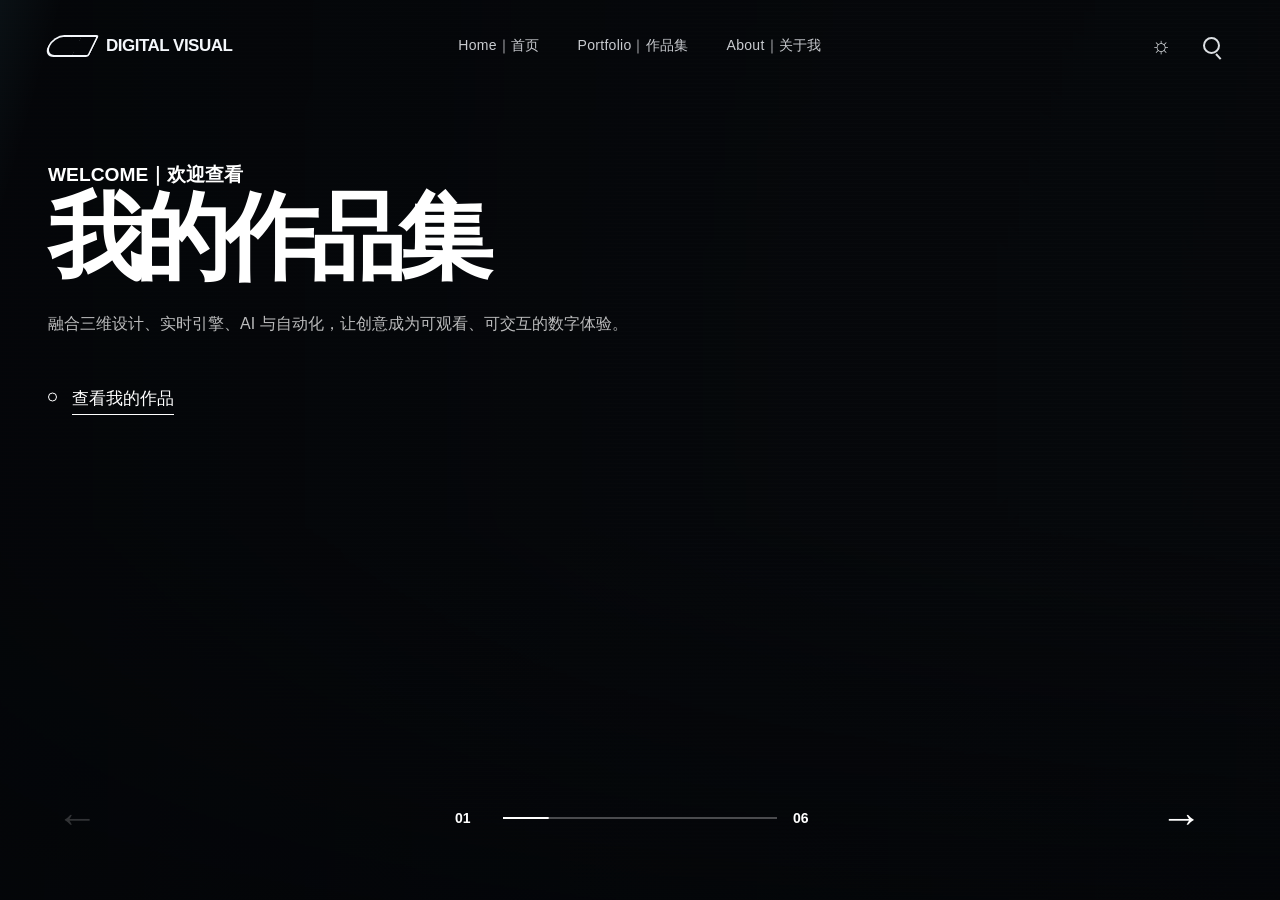
==== index.html @ 9f157c63 "Publish portfolio homepage" ====
<!doctype html>
<html lang="zh-CN" data-theme="dark" class="landing-locked">
<head>
  <meta charset="utf-8">
  <meta name="viewport" content="width=device-width, initial-scale=1">
  <meta name="description" content="数字视觉与交互创作者个人作品集，涵盖 Unreal Engine 5、3ds Max、AI 与 Codex、企业演示及平面设计。">
  <meta name="theme-color" content="#090b0e">
  <title>数字视觉与交互创作者｜个人作品集</title>
  <style>
    :root {
      color-scheme: dark;
      --bg: #090b0e;
      --bg-soft: #0d1117;
      --surface: #111820;
      --surface-2: #18222d;
      --text: #f4f7fb;
      --muted: #94a1af;
      --line: rgba(255, 255, 255, 0.13);
      --glass: rgba(7, 10, 14, 0.72);
      --accent: #72b7ff;
      --accent-2: #78ecff;
      --accent-soft: rgba(114, 183, 255, 0.14);
      --shadow: 0 24px 80px rgba(0, 0, 0, 0.36);
      --page: min(1380px, calc(100vw - 96px));
      --header-h: 92px;
      --radius: 4px;
      --ease: cubic-bezier(.2, .7, .2, 1);
    }

    html[data-theme="light"] {
      color-scheme: light;
      --bg: #edf1f5;
      --bg-soft: #e4eaf0;
      --surface: #f8fafc;
      --surface-2: #dce5ed;
      --text: #111821;
      --muted: #5d6977;
      --line: rgba(17, 24, 33, 0.15);
      --glass: rgba(237, 241, 245, 0.84);
      --accent: #1263b6;
      --accent-2: #007f98;
      --accent-soft: rgba(18, 99, 182, 0.12);
      --shadow: 0 24px 70px rgba(36, 51, 66, 0.16);
    }

    * {
      box-sizing: border-box;
    }

    html {
      scroll-behavior: smooth;
      background: var(--bg);
    }

    html.landing-locked {
      height: 100%;
      overflow: hidden;
    }

    body {
      margin: 0;
      min-width: 320px;
      overflow-x: hidden;
      color: var(--text);
      background:
        linear-gradient(90deg, transparent 0, transparent calc(100% - 1px), var(--line) calc(100% - 1px)) 0 0 / 25% 100%,
        var(--bg);
      font-family: "Noto Sans SC", sans-serif;
      transition: color .35s ease, background-color .35s ease;
    }

    body.landing-mode {
      height: 100svh;
      overflow: hidden;
    }

    body.landing-mode main {
      display: none;
    }

    body.portfolio-mode .hero {
      display: none;
    }

    body.portfolio-mode main {
      display: block;
    }

    body.portfolio-mode.portfolio-filtered .statement,
    body.portfolio-mode.portfolio-filtered .discipline,
    body.portfolio-mode.portfolio-filtered .about {
      display: none;
    }

    body.portfolio-mode.portfolio-filtered .portfolio-current {
      display: block;
    }

    body.menu-open,
    body.dialog-open {
      overflow: hidden;
    }

    button,
    input,
    a {
      font: inherit;
    }

    button,
    a {
      -webkit-tap-highlight-color: transparent;
    }

    button {
      color: inherit;
    }

    a {
      color: inherit;
      text-decoration: none;
    }

    img {
      display: block;
      max-width: 100%;
    }

    ::selection {
      color: #06101a;
      background: var(--accent-2);
    }

    :focus-visible {
      outline: 2px solid var(--accent-2);
      outline-offset: 5px;
    }

    .skip-link {
      position: fixed;
      z-index: 999;
      top: 12px;
      left: 12px;
      padding: 10px 14px;
      color: #06101a;
      background: var(--accent-2);
      transform: translateY(-180%);
      transition: transform .2s ease;
    }

    .skip-link:focus {
      transform: translateY(0);
    }

    .site-header {
      position: fixed;
      z-index: 100;
      top: 0;
      right: 0;
      left: 0;
      height: var(--header-h);
      border-bottom: 1px solid transparent;
      transition: background .35s ease, border-color .35s ease, height .35s ease;
    }

    .site-header.is-scrolled {
      height: 72px;
      border-color: var(--line);
      background: var(--glass);
      backdrop-filter: blur(18px);
    }

    .header-inner {
      width: var(--page);
      height: 100%;
      margin: 0 auto;
      display: grid;
      grid-template-columns: 1fr auto 1fr;
      align-items: center;
    }

    .brand {
      justify-self: start;
      display: inline-flex;
      align-items: center;
      gap: 12px;
      font-family: "Space Grotesk", sans-serif;
      font-size: 17px;
      font-weight: 600;
      letter-spacing: -.03em;
    }

    .brand-mark {
      position: relative;
      width: 46px;
      height: 24px;
      display: inline-block;
    }

    .brand-mark::before,
    .brand-mark::after {
      content: "";
      position: absolute;
      border: 2px solid currentColor;
      transform: skewX(-26deg);
    }

    .brand-mark::before {
      inset: 1px 17px 1px 0;
      border-right: 0;
      border-radius: 14px 0 0 14px;
    }

    .brand-mark::after {
      inset: 1px 0 1px 19px;
      border-left: 0;
      border-radius: 0 3px 3px 0;
    }

    .primary-nav {
      display: flex;
      align-items: center;
      gap: 38px;
    }

    .primary-nav a {
      position: relative;
      padding: 8px 0;
      color: rgba(244, 247, 251, .82);
      font-size: 14px;
      font-weight: 500;
      letter-spacing: .02em;
    }

    html[data-theme="light"] .site-header.is-scrolled .primary-nav a {
      color: var(--text);
    }

    .primary-nav a::after {
      content: "";
      position: absolute;
      right: 0;
      bottom: 1px;
      left: 0;
      height: 1px;
      background: currentColor;
      transform: scaleX(0);
      transform-origin: right;
      transition: transform .3s var(--ease);
    }

    .primary-nav a:hover::after,
    .primary-nav a[aria-current="page"]::after {
      transform: scaleX(1);
      transform-origin: left;
    }

    .header-actions {
      justify-self: end;
      display: flex;
      align-items: center;
      gap: 8px;
    }

    .icon-button,
    .menu-button {
      width: 42px;
      height: 42px;
      display: inline-grid;
      place-items: center;
      border: 0;
      background: transparent;
      cursor: pointer;
      transition: color .2s ease, background .2s ease;
    }

    .icon-button {
      color: rgba(244, 247, 251, .9);
      font-family: "Space Grotesk", sans-serif;
      font-size: 23px;
    }

    html[data-theme="light"] .site-header.is-scrolled .icon-button {
      color: var(--text);
    }

    .icon-button:hover,
    .menu-button:hover {
      background: rgba(255, 255, 255, .09);
    }

    .search-icon {
      position: relative;
      width: 17px;
      height: 17px;
      border: 2px solid currentColor;
      border-radius: 50%;
    }

    .search-icon::after {
      content: "";
      position: absolute;
      right: -5px;
      bottom: -3px;
      width: 7px;
      height: 2px;
      background: currentColor;
      transform: rotate(48deg);
      transform-origin: left center;
    }

    .menu-button {
      display: none;
      width: auto;
      padding: 0 4px 0 12px;
      color: rgba(244, 247, 251, .9);
      font-family: "Space Grotesk", sans-serif;
      font-size: 12px;
      letter-spacing: .12em;
    }

    .hero {
      position: relative;
      min-height: 720px;
      height: 100svh;
      overflow: hidden;
      color: #fff;
      background: #07090c;
    }

    .slides,
    .slide {
      position: absolute;
      inset: 0;
    }

    .slide {
      z-index: 0;
      visibility: hidden;
      opacity: 0;
      transition: opacity .9s var(--ease), visibility .9s;
    }

    .slide.is-active {
      z-index: 1;
      visibility: visible;
      opacity: 1;
    }

    .slide-media {
      position: absolute;
      inset: -3%;
      background-image:
        linear-gradient(90deg, rgba(4, 6, 9, .83) 0%, rgba(4, 6, 9, .48) 47%, rgba(4, 6, 9, .22) 100%),
        linear-gradient(0deg, rgba(4, 6, 9, .84) 0%, transparent 42%),
        var(--image);
      background-position: center;
      background-size: cover;
      transform: scale(1.04);
      transition: transform 7s linear;
    }

    .slide.is-active .slide-media {
      transform: scale(1);
    }

    .slide-media::before {
      content: "";
      position: absolute;
      inset: 0;
      opacity: .22;
      background:
        repeating-linear-gradient(0deg, transparent 0, transparent 3px, rgba(255,255,255,.05) 4px),
        radial-gradient(circle at 68% 42%, transparent 0 16%, rgba(0,0,0,.42) 64%);
      mix-blend-mode: overlay;
    }

    .slide-media::after {
      content: "";
      position: absolute;
      top: 0;
      bottom: 0;
      left: -20%;
      width: 18%;
      opacity: .5;
      background: linear-gradient(90deg, transparent, rgba(120, 236, 255, .18), transparent);
      transform: skewX(-16deg);
    }

    .slide.is-active .slide-media::after {
      animation: scan 5.4s 1 .4s var(--ease);
    }

    @keyframes scan {
      from { left: -20%; }
      to { left: 118%; }
    }

    .slide-content {
      position: relative;
      z-index: 3;
      width: var(--page);
      height: 100%;
      margin: 0 auto;
      padding-top: max(160px, 18vh);
      display: flex;
      flex-direction: column;
      align-items: flex-start;
    }

    .eyebrow {
      margin: 0 0 22px;
      display: inline-flex;
      align-items: center;
      gap: 11px;
      font-family: "Space Grotesk", sans-serif;
      font-size: 12px;
      font-weight: 600;
      letter-spacing: .18em;
      text-transform: uppercase;
    }

    .eyebrow::before {
      content: "";
      width: 26px;
      height: 1px;
      background: currentColor;
    }

    .slide-kicker,
    .slide-title,
    .slide-copy,
    .hero-cta {
      transform: translateY(28px);
      opacity: 0;
    }

    .slide.is-active .slide-kicker,
    .slide.is-active .slide-title,
    .slide.is-active .slide-copy,
    .slide.is-active .hero-cta {
      transform: translateY(0);
      opacity: 1;
      transition: transform .85s var(--ease), opacity .85s ease;
    }

    .slide.is-active .slide-title { transition-delay: .08s; }
    .slide.is-active .slide-copy { transition-delay: .16s; }
    .slide.is-active .hero-cta {
      transition:
        transform .85s var(--ease) .24s,
        opacity .85s ease .24s,
        padding-left .56s cubic-bezier(.16, 1, .3, 1);
    }

    .slide-kicker {
      margin: 0 0 6px;
      font-family: "Space Grotesk", sans-serif;
      font-size: clamp(16px, 1.5vw, 23px);
      font-weight: 600;
      text-transform: uppercase;
    }

    .slide-title {
      max-width: 960px;
      margin: 0;
      font-size: clamp(58px, 8vw, 132px);
      font-weight: 900;
      line-height: .92;
      letter-spacing: -.075em;
      text-wrap: balance;
    }

    .slide-title .outline {
      color: transparent;
      -webkit-text-stroke: 1px rgba(255,255,255,.75);
    }

    .slide-title.is-horizontal {
      max-width: none;
      white-space: nowrap;
      font-size: clamp(46px, 7.4vw, 118px);
      letter-spacing: -.08em;
    }

    .title-separator {
      width: .085em;
      height: .085em;
      margin: 0 .17em;
      display: inline-block;
      border-radius: 50%;
      background: currentColor;
      vertical-align: middle;
      transform: translateY(-.06em);
    }

    .slide-copy {
      max-width: 650px;
      margin: 28px 0 0;
      color: rgba(255, 255, 255, .73);
      font-size: clamp(15px, 1.25vw, 19px);
      font-weight: 300;
      line-height: 1.85;
    }

    .hero-cta {
      position: relative;
      margin-top: 36px;
      padding: 12px 0 10px 24px;
      border: 0;
      color: #fff;
      background: transparent;
      font-size: 17px;
      font-weight: 500;
      cursor: pointer;
      transition: padding-left .56s cubic-bezier(.16, 1, .3, 1);
    }

    .hero-cta::before {
      content: "→";
      position: absolute;
      top: 50%;
      left: 0;
      width: 7px;
      height: 7px;
      display: grid;
      place-items: center;
      border: 1px solid #fff;
      border-radius: 50%;
      overflow: hidden;
      color: rgba(8, 13, 19, 0);
      font-family: "Space Grotesk", sans-serif;
      font-size: 24px;
      line-height: 1;
      transform: translateY(-50%);
      transition:
        width .56s cubic-bezier(.16, 1, .3, 1),
        height .56s cubic-bezier(.16, 1, .3, 1),
        background-color .4s ease,
        border-color .4s ease,
        color .16s ease,
        transform .56s cubic-bezier(.16, 1, .3, 1);
    }

    .hero-cta::after {
      content: "";
      position: absolute;
      right: 0;
      bottom: 5px;
      left: 24px;
      height: 1px;
      background: currentColor;
      opacity: 1;
      transform: scaleX(1);
      transform-origin: right center;
      transition:
        transform .52s cubic-bezier(.16, 1, .3, 1),
        opacity .12s ease;
    }

    .hero-cta:hover,
    .hero-cta:focus-visible {
      padding-left: 60px;
    }

    .hero-cta:hover::before,
    .hero-cta:focus-visible::before {
      width: 44px;
      height: 44px;
      border-color: #fff;
      background: #fff;
      color: #080d13;
      transition:
        width .56s cubic-bezier(.16, 1, .3, 1),
        height .56s cubic-bezier(.16, 1, .3, 1),
        background-color .4s ease,
        border-color .4s ease,
        color .22s ease .18s,
        transform .56s cubic-bezier(.16, 1, .3, 1);
    }

    .hero-cta:hover::after,
    .hero-cta:focus-visible::after {
      opacity: 0;
      transform: scaleX(0);
      transition:
        transform .52s cubic-bezier(.16, 1, .3, 1),
        opacity .12s ease .4s;
    }

    .slider-ui {
      position: absolute;
      z-index: 10;
      right: 0;
      bottom: 58px;
      left: 0;
      width: var(--page);
      margin: 0 auto;
      display: grid;
      grid-template-columns: 80px minmax(220px, 370px) 80px;
      align-items: center;
      justify-content: space-between;
      gap: 34px;
    }

    .slider-arrow {
      width: 58px;
      height: 48px;
      padding: 0;
      border: 0;
      color: #fff;
      background: transparent;
      font-family: "Space Grotesk", sans-serif;
      font-size: 42px;
      font-weight: 300;
      line-height: 1;
      cursor: pointer;
      opacity: 1;
      transition: transform .25s ease, opacity .45s ease;
    }

    .slider-arrow:hover {
      transform: translateX(-5px);
    }

    .slider-arrow.next:hover {
      transform: translateX(5px);
    }

    .slider-arrow:disabled {
      opacity: .18;
      cursor: default;
      pointer-events: none;
      transform: none;
    }

    .slider-progress {
      display: grid;
      grid-template-columns: 32px 1fr 32px;
      align-items: center;
      gap: 16px;
      font-family: "Space Grotesk", sans-serif;
      font-size: 14px;
      font-weight: 700;
    }

    .progress-track {
      position: relative;
      height: 2px;
      overflow: hidden;
      background: rgba(255, 255, 255, .28);
    }

    .progress-fill {
      position: absolute;
      inset: 0;
      background: #fff;
      transform: scaleX(.166667);
      transform-origin: left;
      transition: transform .68s cubic-bezier(.16, 1, .3, 1);
    }

    main {
      position: relative;
    }

    .section {
      position: relative;
      width: var(--page);
      margin: 0 auto;
      padding: 150px 0;
    }

    .section-header {
      display: grid;
      grid-template-columns: minmax(250px, .8fr) minmax(320px, 1.2fr);
      gap: 8vw;
      align-items: end;
      margin-bottom: 76px;
    }

    .section-index {
      display: block;
      margin-bottom: 18px;
      color: var(--accent);
      font-family: "Space Grotesk", sans-serif;
      font-size: 12px;
      font-weight: 700;
      letter-spacing: .19em;
    }

    .section-title {
      margin: 0;
      font-size: clamp(42px, 5vw, 78px);
      font-weight: 800;
      line-height: 1;
      letter-spacing: -.06em;
    }

    .section-title span {
      display: block;
      margin-top: 10px;
      color: var(--muted);
      font-family: "Space Grotesk", sans-serif;
      font-size: .25em;
      font-weight: 600;
      letter-spacing: .16em;
      text-transform: uppercase;
    }

    .section-intro {
      max-width: 650px;
      margin: 0;
      color: var(--muted);
      font-size: 17px;
      font-weight: 300;
      line-height: 2;
    }

    .section-intro strong {
      color: var(--text);
      font-weight: 600;
    }

    .statement {
      min-height: 78vh;
      display: grid;
      grid-template-columns: 1.3fr .7fr;
      gap: 10vw;
      align-items: center;
    }

    .statement-copy {
      margin: 0;
      font-size: clamp(42px, 5.3vw, 86px);
      font-weight: 700;
      line-height: 1.13;
      letter-spacing: -.065em;
    }

    .statement-copy em {
      color: var(--accent);
      font-style: normal;
    }

    .statement-meta {
      align-self: end;
      padding-bottom: 12vh;
      color: var(--muted);
      font-size: 14px;
      line-height: 1.9;
    }

    .statement-meta .rule {
      width: 100%;
      height: 1px;
      margin-bottom: 22px;
      background: var(--line);
    }

    .discipline {
      width: 100%;
      padding: 0;
      border-top: 1px solid var(--line);
    }

    .discipline-inner {
      width: var(--page);
      margin: 0 auto;
      padding: 140px 0;
    }

    .discipline-heading {
      display: grid;
      grid-template-columns: 160px 1fr;
      gap: 45px;
      margin-bottom: 68px;
    }

    .discipline-number {
      color: var(--accent);
      font-family: "Space Grotesk", sans-serif;
      font-size: 13px;
      font-weight: 700;
      letter-spacing: .2em;
    }

    .discipline-title {
      margin: 0 0 22px;
      font-family: "Space Grotesk", "Noto Sans SC", sans-serif;
      font-size: clamp(45px, 6vw, 92px);
      font-weight: 600;
      line-height: .95;
      letter-spacing: -.065em;
    }

    .discipline-title small {
      display: block;
      margin-top: 18px;
      color: var(--muted);
      font-family: "Noto Sans SC", sans-serif;
      font-size: clamp(18px, 1.6vw, 26px);
      font-weight: 500;
      letter-spacing: .04em;
    }

    .discipline-copy {
      max-width: 760px;
      margin: 0;
      color: var(--muted);
      font-size: 16px;
      line-height: 1.95;
    }

    .tags {
      margin-top: 28px;
      display: flex;
      flex-wrap: wrap;
      gap: 8px;
    }

    .tag {
      padding: 7px 11px;
      border: 1px solid var(--line);
      color: var(--muted);
      font-family: "Space Grotesk", "Noto Sans SC", sans-serif;
      font-size: 10px;
      font-weight: 600;
      letter-spacing: .12em;
      text-transform: uppercase;
    }

    .project-grid {
      display: grid;
      grid-template-columns: repeat(12, 1fr);
      grid-auto-rows: minmax(260px, 30vw);
      gap: 18px;
    }

    .project-card {
      position: relative;
      grid-column: span 4;
      overflow: hidden;
      padding: 0;
      border: 0;
      border-radius: var(--radius);
      color: #fff;
      background: #111820;
      text-align: left;
      cursor: pointer;
    }

    .project-card.wide {
      grid-column: span 8;
    }

    .project-card-media {
      position: absolute;
      inset: 0;
      background-image:
        linear-gradient(0deg, rgba(5, 7, 10, .92) 0%, rgba(5, 7, 10, .12) 62%),
        var(--card-image);
      background-position: center;
      background-size: cover;
      transition: transform .7s var(--ease), filter .7s ease;
    }

    .project-card::before {
      content: "";
      position: absolute;
      z-index: 2;
      inset: 0;
      border: 1px solid transparent;
      pointer-events: none;
      transition: border-color .3s ease;
    }

    .project-card:hover::before,
    .project-card:focus-visible::before {
      border-color: rgba(120, 236, 255, .68);
    }

    .project-card:hover .project-card-media,
    .project-card:focus-visible .project-card-media {
      transform: scale(1.045);
      filter: saturate(1.12);
    }

    .project-card-content {
      position: absolute;
      z-index: 3;
      right: 0;
      bottom: 0;
      left: 0;
      padding: 28px;
      display: grid;
      grid-template-columns: 1fr auto;
      gap: 12px;
      align-items: end;
    }

    .project-type {
      display: block;
      margin-bottom: 9px;
      color: rgba(255,255,255,.63);
      font-family: "Space Grotesk", sans-serif;
      font-size: 10px;
      font-weight: 600;
      letter-spacing: .16em;
      text-transform: uppercase;
    }

    .project-title {
      margin: 0;
      font-size: clamp(20px, 2vw, 31px);
      font-weight: 600;
      line-height: 1.18;
      letter-spacing: -.04em;
    }

    .project-arrow {
      width: 42px;
      height: 42px;
      display: grid;
      place-items: center;
      border: 1px solid rgba(255,255,255,.42);
      border-radius: 50%;
      font-family: "Space Grotesk", sans-serif;
      font-size: 22px;
      transition: color .25s ease, background .25s ease, transform .25s ease;
    }

    .project-card:hover .project-arrow {
      color: #091019;
      background: var(--accent-2);
      transform: rotate(-35deg);
    }

    .about {
      width: 100%;
      overflow: hidden;
      border-top: 1px solid var(--line);
      background:
        radial-gradient(circle at 86% 30%, var(--accent-soft), transparent 30%),
        var(--bg-soft);
    }

    .about-inner {
      width: var(--page);
      min-height: 88vh;
      margin: 0 auto;
      padding: 150px 0 90px;
      display: grid;
      grid-template-columns: .85fr 1.15fr;
      gap: 9vw;
      align-items: center;
    }

    .identity-visual {
      position: relative;
      min-height: 480px;
      display: grid;
      place-items: center;
      overflow: hidden;
      border: 1px solid var(--line);
      background:
        linear-gradient(135deg, rgba(114,183,255,.08), transparent 48%),
        repeating-linear-gradient(0deg, transparent 0 27px, var(--line) 28px),
        repeating-linear-gradient(90deg, transparent 0 27px, var(--line) 28px);
    }

    .identity-visual::before {
      content: "";
      width: min(62%, 300px);
      aspect-ratio: 1;
      border: 1px solid var(--accent);
      border-radius: 50%;
      box-shadow:
        0 0 0 25px rgba(114,183,255,.04),
        0 0 0 75px rgba(114,183,255,.025);
      animation: orbit 14s linear infinite;
    }

    .identity-visual::after {
      content: "DV";
      position: absolute;
      font-family: "Space Grotesk", sans-serif;
      font-size: clamp(90px, 12vw, 170px);
      font-weight: 700;
      letter-spacing: -.09em;
    }

    @keyframes orbit {
      to { transform: rotate(360deg); }
    }

    .about-label {
      color: var(--accent);
      font-family: "Space Grotesk", sans-serif;
      font-size: 11px;
      font-weight: 700;
      letter-spacing: .2em;
      text-transform: uppercase;
    }

    .about-title {
      margin: 18px 0 28px;
      font-size: clamp(48px, 6vw, 94px);
      font-weight: 800;
      line-height: .96;
      letter-spacing: -.075em;
    }

    .about-copy {
      max-width: 650px;
      margin: 0;
      color: var(--muted);
      font-size: 17px;
      line-height: 2;
    }

    .skill-list {
      margin: 48px 0 0;
      padding: 0;
      display: grid;
      grid-template-columns: 1fr 1fr;
      gap: 0;
      list-style: none;
      border-top: 1px solid var(--line);
    }

    .skill-list li {
      padding: 18px 0;
      border-bottom: 1px solid var(--line);
      color: var(--muted);
      font-family: "Space Grotesk", "Noto Sans SC", sans-serif;
      font-size: 13px;
      letter-spacing: .05em;
    }

    .skill-list li:nth-child(odd) {
      padding-right: 20px;
    }

    .skill-list li:nth-child(even) {
      padding-left: 20px;
      border-left: 1px solid var(--line);
    }

    .site-footer {
      width: var(--page);
      margin: 0 auto;
      padding: 35px 0 55px;
      display: flex;
      align-items: center;
      justify-content: space-between;
      gap: 24px;
      color: var(--muted);
      font-family: "Space Grotesk", "Noto Sans SC", sans-serif;
      font-size: 11px;
      letter-spacing: .08em;
    }

    .back-top {
      display: inline-flex;
      align-items: center;
      gap: 10px;
      color: var(--text);
    }

    .back-top::after {
      content: "↑";
      font-size: 18px;
    }

    dialog {
      max-width: none;
      max-height: none;
      padding: 0;
      border: 0;
      color: var(--text);
      background: transparent;
    }

    dialog::backdrop {
      background: rgba(3, 5, 8, .76);
      backdrop-filter: blur(12px);
    }

    #projectDialog {
      inset: 0;
      width: 100vw;
      height: 100svh;
      margin: 0;
    }

    #projectDialog::backdrop {
      background: #000;
      backdrop-filter: none;
    }

    .project-dialog {
      width: 100%;
      height: 100%;
      overflow: hidden;
      color: #fff;
      background: #050505;
    }

    .project-dialog-scroll {
      height: 100%;
      overflow-x: hidden;
      overflow-y: auto;
      overscroll-behavior: contain;
      scrollbar-color: rgba(255,255,255,.34) #050505;
      scrollbar-width: thin;
    }

    .dialog-hero {
      position: relative;
      min-height: 100svh;
      display: flex;
      align-items: center;
      overflow: hidden;
      padding: 152px clamp(26px, 5.2vw, 100px) 92px;
      isolation: isolate;
      color: #fff;
      background-image:
        linear-gradient(90deg, rgba(0,0,0,.9) 0%, rgba(0,0,0,.54) 43%, rgba(0,0,0,.08) 72%),
        linear-gradient(0deg, rgba(0,0,0,.78) 0%, transparent 42%),
        var(--dialog-image);
      background-position: center;
      background-size: cover;
    }

    .dialog-hero::after {
      content: "";
      position: absolute;
      z-index: -1;
      inset: 0;
      background:
        radial-gradient(circle at 66% 35%, transparent 0 14%, rgba(0,0,0,.08) 64%),
        linear-gradient(180deg, rgba(0,0,0,.32), transparent 24%);
      pointer-events: none;
    }

    .case-hero-nav {
      position: absolute;
      z-index: 4;
      top: 0;
      left: 0;
      right: 0;
      min-height: 94px;
      display: flex;
      align-items: center;
      justify-content: space-between;
      padding: 0 clamp(26px, 3.2vw, 62px);
      border-bottom: 1px solid rgba(255,255,255,.08);
      background: linear-gradient(180deg, rgba(0,0,0,.5), transparent);
    }

    .case-brand {
      color: #fff;
      font-family: "Space Grotesk", sans-serif;
      font-size: 28px;
      font-weight: 700;
      letter-spacing: -.08em;
    }

    .case-brand::before {
      content: "";
      width: 42px;
      height: 20px;
      display: inline-block;
      margin-right: -25px;
      border: 2px solid currentColor;
      border-right: 0;
      border-radius: 20px 0 0 20px;
      transform: skewX(-18deg);
      opacity: .9;
    }

    .dialog-close {
      min-height: 44px;
      display: inline-flex;
      align-items: center;
      gap: 12px;
      padding: 0 18px;
      border: 1px solid rgba(255,255,255,.24);
      border-radius: 999px;
      color: #fff;
      background: rgba(0,0,0,.18);
      font-family: "Noto Sans SC", sans-serif;
      font-size: 13px;
      cursor: pointer;
      backdrop-filter: blur(10px);
      transition: color .35s ease, background .35s ease, border-color .35s ease, transform .35s ease;
    }

    .dialog-close::before {
      content: "←";
      font-size: 18px;
      line-height: 1;
      transition: transform .35s ease;
    }

    .dialog-close:hover,
    .dialog-close:focus-visible {
      color: #090909;
      border-color: #fff;
      background: #fff;
      transform: translateY(-2px);
    }

    .dialog-close:hover::before,
    .dialog-close:focus-visible::before {
      transform: translateX(-3px);
    }

    .dialog-hero-content {
      width: min(1380px, 100%);
      position: relative;
      z-index: 2;
    }

    .dialog-type {
      margin-bottom: 24px;
      display: block;
      color: rgba(255,255,255,.76);
      font-family: "Space Grotesk", sans-serif;
      font-size: clamp(12px, 1.15vw, 20px);
      font-weight: 650;
      letter-spacing: .06em;
      text-transform: uppercase;
    }

    .dialog-title {
      max-width: min(1500px, 94vw);
      margin: 0;
      font-size: clamp(68px, 10.2vw, 180px);
      font-weight: 900;
      line-height: .84;
      letter-spacing: -.075em;
      text-wrap: balance;
    }

    .dialog-summary {
      max-width: 720px;
      margin: 34px 0 0;
      color: rgba(255,255,255,.82);
      font-size: clamp(16px, 1.3vw, 24px);
      line-height: 1.7;
    }

    .dialog-tags {
      margin: 28px 0 0;
    }

    .dialog-tags .tag {
      color: rgba(255,255,255,.76);
      border-color: rgba(255,255,255,.24);
      background: rgba(0,0,0,.16);
      backdrop-filter: blur(8px);
    }

    .case-scroll-link {
      min-height: 48px;
      width: fit-content;
      margin-top: 34px;
      display: inline-flex;
      align-items: center;
      gap: 14px;
      color: #fff;
      border-bottom: 1px solid rgba(255,255,255,.78);
      font-size: 16px;
      text-decoration: none;
      transition: opacity .3s ease;
    }

    .case-scroll-link:hover {
      opacity: .64;
    }

    .dialog-body {
      padding: clamp(86px, 9vw, 172px) clamp(18px, 4.6vw, 88px) clamp(90px, 10vw, 190px);
      background:
        radial-gradient(circle at 48% 0%, rgba(255,255,255,.045), transparent 30%),
        #050505;
    }

    .case-media-heading {
      width: min(1540px, 100%);
      margin: 0 auto clamp(42px, 5vw, 82px);
      display: flex;
      align-items: end;
      justify-content: space-between;
      gap: 32px;
    }

    .case-media-kicker {
      display: block;
      margin-bottom: 14px;
      color: rgba(255,255,255,.42);
      font-family: "Space Grotesk", sans-serif;
      font-size: 11px;
      font-weight: 650;
      letter-spacing: .2em;
      text-transform: uppercase;
    }

    .case-media-title {
      margin: 0;
      color: #fff;
      font-size: clamp(44px, 6vw, 100px);
      font-weight: 850;
      line-height: .92;
      letter-spacing: -.065em;
    }

    .case-media-count {
      color: rgba(255,255,255,.42);
      font-family: "Space Grotesk", sans-serif;
      font-size: 12px;
      letter-spacing: .16em;
    }

    .media-strip {
      width: min(1540px, 100%);
      margin: 0 auto;
      display: grid;
      gap: clamp(22px, 3.6vw, 64px);
    }

    .media-frame {
      position: relative;
      min-height: min(76vw, 860px);
      overflow: hidden;
      isolation: isolate;
      border: 1px solid rgba(255,255,255,.09);
      border-radius: clamp(16px, 2vw, 30px);
      background:
        radial-gradient(circle at 72% 28%, rgba(88,115,255,.22), transparent 25%),
        radial-gradient(circle at 18% 84%, rgba(255,255,255,.1), transparent 34%),
        linear-gradient(135deg, #1b1d22, #08090b 72%);
      box-shadow: 0 30px 90px rgba(0,0,0,.36);
    }

    .media-frame:nth-child(even) {
      margin-inline: clamp(0px, 3vw, 56px);
    }

    .case-media-visual {
      position: absolute;
      z-index: 0;
      inset: 0;
      width: 100%;
      height: 100%;
      display: block;
      object-fit: cover;
      transform: scale(1.002);
      transition: transform 1.1s cubic-bezier(.16, 1, .3, 1);
    }

    .case-media-visual.is-unavailable {
      opacity: 0;
    }

    .media-frame:hover .case-media-visual {
      transform: scale(1.025);
    }

    .media-frame::after {
      content: "";
      position: absolute;
      z-index: 1;
      inset: 0;
      background:
        linear-gradient(0deg, rgba(0,0,0,.62), transparent 36%),
        linear-gradient(90deg, rgba(0,0,0,.18), transparent 45%);
      pointer-events: none;
    }

    .case-media-overlay {
      position: absolute;
      z-index: 3;
      left: clamp(18px, 2.4vw, 42px);
      right: clamp(18px, 2.4vw, 42px);
      bottom: clamp(18px, 2.4vw, 42px);
      display: flex;
      align-items: end;
      justify-content: space-between;
      gap: 24px;
      pointer-events: none;
    }

    .media-frame.has-video .case-media-overlay {
      bottom: clamp(58px, 4.2vw, 76px);
    }

    .case-media-description,
    .case-media-name {
      position: relative;
      overflow: hidden;
      border: 1px solid rgba(255,255,255,.28);
      color: #fff;
      background: rgba(6,8,10,.2);
      box-shadow: inset 0 1px 1px rgba(255,255,255,.12);
      backdrop-filter: blur(12px);
      -webkit-backdrop-filter: blur(12px);
    }

    .case-media-description::before,
    .case-media-name::before {
      content: "";
      position: absolute;
      inset: 0;
      background: linear-gradient(140deg, rgba(255,255,255,.1), transparent 42%);
      pointer-events: none;
    }

    .case-media-description {
      width: min(480px, 58%);
      padding: clamp(18px, 2vw, 30px);
      border-radius: 20px;
    }

    .case-media-description span {
      position: relative;
      display: block;
      margin-bottom: 9px;
      color: rgba(255,255,255,.54);
      font-family: "Space Grotesk", sans-serif;
      font-size: 10px;
      font-weight: 650;
      letter-spacing: .18em;
      text-transform: uppercase;
    }

    .case-media-description p {
      position: relative;
      margin: 0;
      color: rgba(255,255,255,.9);
      font-size: clamp(13px, 1vw, 16px);
      line-height: 1.7;
    }

    .case-media-name {
      flex: 0 0 auto;
      min-height: 46px;
      display: inline-flex;
      align-items: center;
      padding: 0 22px;
      border-radius: 999px;
      font-family: "Space Grotesk", sans-serif;
      font-size: 12px;
      font-weight: 650;
      letter-spacing: .08em;
      white-space: nowrap;
    }

    .case-detail-footer {
      width: min(1540px, 100%);
      margin: clamp(76px, 9vw, 150px) auto 0;
      padding-top: 34px;
      display: flex;
      align-items: center;
      justify-content: space-between;
      border-top: 1px solid rgba(255,255,255,.14);
      color: rgba(255,255,255,.45);
      font-family: "Space Grotesk", sans-serif;
      font-size: 11px;
      letter-spacing: .14em;
    }

    .case-detail-footer button {
      border: 0;
      color: #fff;
      background: none;
      font: inherit;
      cursor: pointer;
    }

    .search-dialog {
      width: min(760px, calc(100vw - 40px));
      border: 1px solid var(--line);
      background: var(--surface);
      box-shadow: var(--shadow);
    }

    .search-shell {
      padding: 34px;
    }

    .search-top {
      display: grid;
      grid-template-columns: 1fr auto;
      gap: 18px;
      align-items: center;
    }

    .search-input {
      width: 100%;
      padding: 14px 2px;
      border: 0;
      border-bottom: 1px solid var(--line);
      color: var(--text);
      background: transparent;
      font-size: clamp(22px, 4vw, 38px);
      font-weight: 500;
      outline: 0;
    }

    .search-input::placeholder {
      color: var(--muted);
    }

    .search-close {
      width: 42px;
      height: 42px;
      border: 1px solid var(--line);
      border-radius: 50%;
      color: var(--text);
      background: transparent;
      cursor: pointer;
    }

    .search-hint {
      margin: 18px 0 22px;
      color: var(--muted);
      font-size: 12px;
    }

    .search-results {
      max-height: 340px;
      margin: 0;
      padding: 0;
      overflow: auto;
      list-style: none;
    }

    .search-result {
      width: 100%;
      padding: 17px 0;
      display: flex;
      align-items: center;
      justify-content: space-between;
      gap: 20px;
      border: 0;
      border-top: 1px solid var(--line);
      color: var(--text);
      background: transparent;
      text-align: left;
      cursor: pointer;
    }

    .search-result span {
      color: var(--muted);
      font-family: "Space Grotesk", sans-serif;
      font-size: 10px;
      letter-spacing: .12em;
      text-transform: uppercase;
    }

    .search-empty {
      padding: 24px 0 5px;
      color: var(--muted);
      font-size: 14px;
    }

    .mobile-menu {
      position: fixed;
      z-index: 95;
      inset: 0;
      display: none;
      padding: calc(var(--header-h) + 40px) 28px 45px;
      color: #fff;
      background: rgba(5, 8, 12, .96);
      backdrop-filter: blur(22px);
    }

    .mobile-menu.is-open {
      display: flex;
      flex-direction: column;
      justify-content: space-between;
    }

    .mobile-menu nav {
      display: flex;
      flex-direction: column;
      align-items: flex-start;
    }

    .mobile-menu a {
      padding: 12px 0;
      font-size: clamp(34px, 11vw, 64px);
      font-weight: 700;
      line-height: 1.2;
      letter-spacing: -.05em;
    }

    .mobile-menu-meta {
      color: rgba(255,255,255,.52);
      font-family: "Space Grotesk", sans-serif;
      font-size: 11px;
      letter-spacing: .12em;
    }

    .reveal {
      opacity: 0;
      transform: translateY(30px);
      transition: opacity .8s var(--ease), transform .8s var(--ease);
    }

    .reveal.is-visible {
      opacity: 1;
      transform: translateY(0);
    }

    @media (max-width: 1050px) {
      :root {
        --page: calc(100vw - 48px);
      }

      .primary-nav {
        gap: 24px;
      }

      .discipline-heading {
        grid-template-columns: 100px 1fr;
      }

      .project-card,
      .project-card.wide {
        grid-column: span 6;
      }

      .about-inner {
        grid-template-columns: .8fr 1.2fr;
        gap: 5vw;
      }
    }

    @media (max-width: 760px) {
      :root {
        --page: calc(100vw - 32px);
        --header-h: 72px;
      }

      body {
        background: var(--bg);
      }

      .header-inner {
        grid-template-columns: 1fr auto;
      }

      .brand {
        color: #fff;
      }

      .brand-name {
        display: none;
      }

      .primary-nav {
        display: none;
      }

      .header-actions {
        grid-column: 2;
      }

      .menu-button {
        display: inline-grid;
        place-items: center;
      }

      .hero {
        min-height: 680px;
      }

      .slide-media {
        background-image:
          linear-gradient(0deg, rgba(4, 6, 9, .96) 0%, rgba(4, 6, 9, .34) 72%),
          var(--image);
        background-position: 60% center;
      }

      .slide-content {
        padding-top: 150px;
      }

      .slide-kicker {
        font-size: 14px;
      }

      .slide-title {
        max-width: 94%;
        font-size: clamp(46px, 15vw, 72px);
      }

      .slide-title.is-horizontal {
        max-width: none;
        white-space: nowrap;
        font-size: clamp(38px, 12.3vw, 60px);
        letter-spacing: -.075em;
      }

      .slide-copy {
        max-width: 94%;
        margin-top: 22px;
        font-size: 14px;
        line-height: 1.75;
      }

      .hero-cta {
        margin-top: 24px;
        font-size: 15px;
      }

      .slider-ui {
        bottom: 28px;
        grid-template-columns: 48px 1fr 48px;
        gap: 12px;
      }

      .slider-arrow {
        width: 44px;
        font-size: 34px;
      }

      .slider-progress {
        grid-template-columns: 26px 1fr 26px;
        gap: 9px;
        font-size: 11px;
      }

      .section,
      .discipline-inner {
        padding: 95px 0;
      }

      .section-header,
      .statement,
      .about-inner {
        grid-template-columns: 1fr;
      }

      .section-header {
        gap: 34px;
        margin-bottom: 50px;
      }

      .statement {
        min-height: 70vh;
        gap: 40px;
      }

      .statement-meta {
        align-self: auto;
        padding-bottom: 0;
      }

      .discipline-heading {
        grid-template-columns: 1fr;
        gap: 18px;
        margin-bottom: 45px;
      }

      .discipline-title {
        font-size: clamp(42px, 14vw, 68px);
      }

      .project-grid {
        grid-template-columns: 1fr;
        grid-auto-rows: minmax(330px, 108vw);
      }

      .project-card,
      .project-card.wide {
        grid-column: 1;
      }

      .project-card-content {
        padding: 22px;
      }

      .about-inner {
        padding: 95px 0 70px;
        gap: 55px;
      }

      .identity-visual {
        min-height: 390px;
      }

      .about-title {
        font-size: clamp(48px, 15vw, 76px);
      }

      .skill-list {
        grid-template-columns: 1fr;
      }

      .skill-list li:nth-child(even) {
        padding-left: 0;
        border-left: 0;
      }

      .site-footer {
        align-items: flex-start;
        flex-direction: column;
      }

      .dialog-hero {
        min-height: 100svh;
        align-items: end;
        padding: 132px 22px 64px;
        background-image:
          linear-gradient(0deg, rgba(0,0,0,.92) 0%, rgba(0,0,0,.22) 70%),
          var(--dialog-image);
      }

      .case-hero-nav {
        min-height: 76px;
        padding: 0 20px;
      }

      .case-brand {
        font-size: 23px;
      }

      .dialog-close {
        min-height: 40px;
        padding: 0 14px;
      }

      .dialog-title {
        max-width: 100%;
        font-size: clamp(56px, 18vw, 104px);
        line-height: .9;
      }

      .dialog-summary {
        margin-top: 24px;
        font-size: 15px;
        line-height: 1.75;
      }

      .dialog-tags {
        display: none;
      }

      .case-scroll-link {
        margin-top: 24px;
        font-size: 14px;
      }

      .dialog-body {
        padding: 74px 14px 92px;
      }

      .case-media-heading {
        margin-bottom: 34px;
        padding: 0 6px;
      }

      .case-media-count {
        display: none;
      }

      .media-strip {
        gap: 20px;
      }

      .media-frame,
      .media-frame:nth-child(even) {
        min-height: 66svh;
        margin-inline: 0;
        border-radius: 18px;
      }

      .case-media-overlay {
        left: 14px;
        right: 14px;
        bottom: 14px;
        align-items: stretch;
        flex-direction: column;
        gap: 10px;
      }

      .media-frame.has-video .case-media-overlay {
        bottom: 56px;
      }

      .case-media-description {
        width: 100%;
        padding: 16px;
        border-radius: 15px;
      }

      .case-media-name {
        width: fit-content;
        min-height: 40px;
        padding: 0 17px;
        align-self: flex-end;
      }

      .case-detail-footer {
        margin-top: 72px;
        padding-inline: 6px;
      }

      .search-shell {
        padding: 24px;
      }
    }

    @media (prefers-reduced-motion: reduce) {
      html {
        scroll-behavior: auto;
      }

      *,
      *::before,
      *::after {
        animation-duration: .01ms !important;
        animation-iteration-count: 1 !important;
        scroll-behavior: auto !important;
        transition-duration: .01ms !important;
      }

      .reveal {
        opacity: 1;
        transform: none;
      }
    }
  </style>
</head>
<body class="landing-mode">
  <a class="skip-link" href="#work">跳至主要内容</a>

  <header class="site-header" id="siteHeader">
    <div class="header-inner">
      <a class="brand" href="#home" aria-label="返回首页">
        <span class="brand-mark" aria-hidden="true"></span>
        <span class="brand-name">DIGITAL VISUAL</span>
      </a>

      <nav class="primary-nav" aria-label="主导航">
        <a href="#home">Home｜首页</a>
        <a href="#work">Portfolio｜作品集</a>
        <a href="#about">About｜关于我</a>
      </nav>

      <div class="header-actions">
        <button class="icon-button" id="themeToggle" type="button" aria-label="切换明暗主题" title="切换明暗主题">☼</button>
        <button class="icon-button" id="searchOpen" type="button" aria-label="搜索作品" title="搜索作品">
          <span class="search-icon" aria-hidden="true"></span>
        </button>
        <button class="menu-button" id="menuToggle" type="button" aria-expanded="false" aria-controls="mobileMenu">MENU</button>
      </div>
    </div>
  </header>

  <div class="mobile-menu" id="mobileMenu" aria-hidden="true">
    <nav aria-label="移动端导航">
      <a href="#home">首页</a>
      <a href="#work">作品集</a>
      <a href="#about">关于我</a>
    </nav>
    <p class="mobile-menu-meta">REAL-TIME · 3D · AI · VISUAL DESIGN</p>
  </div>

  <section class="hero" id="home" aria-label="精选作品轮播">
    <div class="slides">
      <article class="slide is-active" aria-hidden="false">
        <div class="slide-media" style="--image:url('assets/photo-1518770660439-4636190af475.jpg')"></div>
        <div class="slide-content">
          <p class="slide-kicker">Welcome｜欢迎查看</p>
          <h1 class="slide-title is-horizontal">我的作品集</h1>
          <p class="slide-copy">融合三维设计、实时引擎、AI 与自动化，让创意成为可观看、可交互的数字体验。</p>
          <button class="hero-cta" type="button" data-target="#work">查看我的作品</button>
        </div>
      </article>

      <article class="slide" aria-hidden="true">
        <div class="slide-media" style="--image:url('assets/photo-1535223289827-42f1e9919769.jpg')"></div>
        <div class="slide-content">
          <p class="slide-kicker">Real-time Engine</p>
          <h2 class="slide-title">Unreal<br><span class="outline">Engine 5</span></h2>
          <p class="slide-copy">从产品动画到增强现实与虚拟演播厅，用实时渲染建立更具临场感的展示方式。</p>
          <button class="hero-cta" type="button" data-target="#ue5">查看我的作品</button>
        </div>
      </article>

      <article class="slide" aria-hidden="true">
        <div class="slide-media" style="--image:url('assets/photo-1600566753086-00f18fb6b3ea.jpg')"></div>
        <div class="slide-content">
          <p class="slide-kicker">Spatial Visualization</p>
          <h2 class="slide-title">3ds<br><span class="outline">Max</span></h2>
          <p class="slide-copy">通过建模、材质、灯光与空间构图，将机械结构和建筑空间转化为清晰可信的视觉方案。</p>
          <button class="hero-cta" type="button" data-target="#max">查看我的作品</button>
        </div>
      </article>

      <article class="slide" aria-hidden="true">
        <div class="slide-media" style="--image:url('assets/photo-1555066931-4365d14bab8c.jpg')"></div>
        <div class="slide-content">
          <p class="slide-kicker">AI Assisted Creation</p>
          <h2 class="slide-title">AI &<br><span class="outline">Codex</span></h2>
          <p class="slide-copy">把生成式创作与代码能力放进真实项目，用更短的路径完成看板、影像和视觉内容。</p>
          <button class="hero-cta" type="button" data-target="#ai">查看我的作品</button>
        </div>
      </article>

      <article class="slide" aria-hidden="true">
        <div class="slide-media" style="--image:url('assets/photo-1552664730-d307ca884978.jpg')"></div>
        <div class="slide-content">
          <p class="slide-kicker">Business Storytelling</p>
          <h2 class="slide-title is-horizontal">企业PPT</h2>
          <p class="slide-copy">让业务逻辑、品牌表达与视觉节奏保持一致，把复杂信息讲得准确、清晰、有说服力。</p>
          <button class="hero-cta" type="button" data-target="#office">查看我的作品</button>
        </div>
      </article>

      <article class="slide" aria-hidden="true">
        <div class="slide-media" style="--image:url('assets/photo-1561070791-2526d30994b5.jpg')"></div>
        <div class="slide-content">
          <p class="slide-kicker">Graphic & Technical Design</p>
          <h2 class="slide-title is-horizontal" aria-label="CAD、PS、AI">CAD<span class="title-separator" aria-hidden="true"></span>PS<span class="title-separator" aria-hidden="true"></span>AI</h2>
          <p class="slide-copy">在工程表达与视觉传播之间建立秩序，让图纸、图形和版式共同服务于信息理解。</p>
          <button class="hero-cta" type="button" data-target="#graphic">查看我的作品</button>
        </div>
      </article>
    </div>

    <div class="slider-ui" aria-label="轮播控制">
      <button class="slider-arrow prev" id="slidePrev" type="button" aria-label="上一张" aria-disabled="true" disabled>←</button>
      <div class="slider-progress" aria-live="polite">
        <span id="slideCurrent">01</span>
        <span class="progress-track"><span class="progress-fill" id="progressFill"></span></span>
        <span id="slideTotal">06</span>
      </div>
      <button class="slider-arrow next" id="slideNext" type="button" aria-label="下一张">→</button>
    </div>
  </section>

  <main id="work">
    <section class="section statement" aria-labelledby="statementTitle">
      <h2 class="statement-copy reveal" id="statementTitle">以实时引擎构建体验，<br>以三维设计塑造空间，<br>再用 <em>AI</em> 加速创意落地。</h2>
      <div class="statement-meta reveal">
        <div class="rule"></div>
        <p>我的工作横跨实时交互、三维视觉、智能创作与商务表达。工具会变化，但目标始终一致：让复杂的想法更容易被看见、理解和使用。</p>
      </div>
    </section>

    <section class="discipline" id="ue5" aria-labelledby="ue5Title">
      <div class="discipline-inner">
        <div class="discipline-heading reveal">
          <span class="discipline-number">01 / 05</span>
          <div>
            <h2 class="discipline-title" id="ue5Title">Unreal Engine 5<small>实时引擎与交互体验</small></h2>
            <p class="discipline-copy">熟悉 Unreal Engine 5 的场景搭建、材质灯光、镜头动画与实时渲染流程，能够将产品展示、增强现实和虚拟空间整合为可演示、可交互的数字内容。注重画面品质与运行效率之间的平衡，让创意不仅好看，也能稳定呈现。</p>
            <div class="tags">
              <span class="tag">Real-time Rendering</span>
              <span class="tag">Product Animation</span>
              <span class="tag">AR Interaction</span>
              <span class="tag">Virtual Studio</span>
            </div>
          </div>
        </div>

        <div class="project-grid">
          <button class="project-card wide reveal" type="button" data-project="ue-product" style="--card-image:url('assets/photo-1563207153-f403bf289096.jpg')">
            <span class="project-card-media"></span>
            <span class="project-card-content">
              <span><span class="project-type">Film Series · Real-time</span><span class="project-title">产品动画</span></span>
              <span class="project-arrow" aria-hidden="true">↗</span>
            </span>
          </button>
          <button class="project-card reveal" type="button" data-project="ue-ar" style="--card-image:url('assets/photo-1593508512255-86ab42a8e620.jpg')">
            <span class="project-card-media"></span>
            <span class="project-card-content">
              <span><span class="project-type">AR · Interaction</span><span class="project-title">现实增强与产品交互</span></span>
              <span class="project-arrow" aria-hidden="true">↗</span>
            </span>
          </button>
          <button class="project-card reveal" type="button" data-project="ue-studio" style="--card-image:url('assets/photo-1485846234645-a62644f84728.jpg')">
            <span class="project-card-media"></span>
            <span class="project-card-content">
              <span><span class="project-type">Virtual Production</span><span class="project-title">虚拟演播厅</span></span>
              <span class="project-arrow" aria-hidden="true">↗</span>
            </span>
          </button>
          <button class="project-card wide reveal" type="button" data-project="ue-scene" style="--card-image:url('assets/photo-1542751110-97427bbecf20.jpg')">
            <span class="project-card-media"></span>
            <span class="project-card-content">
              <span><span class="project-type">Environment · Lighting</span><span class="project-title">实时场景与灯光实验</span></span>
              <span class="project-arrow" aria-hidden="true">↗</span>
            </span>
          </button>
        </div>
      </div>
    </section>

    <section class="discipline" id="max" aria-labelledby="maxTitle">
      <div class="discipline-inner">
        <div class="discipline-heading reveal">
          <span class="discipline-number">02 / 05</span>
          <div>
            <h2 class="discipline-title" id="maxTitle">3ds Max<small>建模、空间与效果图表现</small></h2>
            <p class="discipline-copy">具备从结构理解、三维建模到材质灯光和最终出图的完整制作能力，能够根据机械、建筑与室内设计资料准确还原空间关系。通过真实尺度、合理构图和光影氛围，使方案在施工或展示前获得直观、可信的视觉表达。</p>
            <div class="tags">
              <span class="tag">3D Modeling</span>
              <span class="tag">Architecture</span>
              <span class="tag">Interior</span>
              <span class="tag">Visualization</span>
            </div>
          </div>
        </div>

        <div class="project-grid">
          <button class="project-card wide reveal" type="button" data-project="max-garage" style="--card-image:url('assets/photo-1506521781263-d8422e82f27a.jpg')">
            <span class="project-card-media"></span>
            <span class="project-card-content">
              <span><span class="project-type">Mechanical · Space</span><span class="project-title">机械车库室效果图</span></span>
              <span class="project-arrow" aria-hidden="true">↗</span>
            </span>
          </button>
          <button class="project-card reveal" type="button" data-project="max-interior" style="--card-image:url('assets/photo-1600210492486-724fe5c67fb0.jpg')">
            <span class="project-card-media"></span>
            <span class="project-card-content">
              <span><span class="project-type">Interior · Rendering</span><span class="project-title">室内装饰表现</span></span>
              <span class="project-arrow" aria-hidden="true">↗</span>
            </span>
          </button>
          <button class="project-card reveal" type="button" data-project="max-exterior" style="--card-image:url('assets/photo-1486406146926-c627a92ad1ab.jpg')">
            <span class="project-card-media"></span>
            <span class="project-card-content">
              <span><span class="project-type">Exterior · Architecture</span><span class="project-title">建筑外观表现</span></span>
              <span class="project-arrow" aria-hidden="true">↗</span>
            </span>
          </button>
        </div>
      </div>
    </section>

    <section class="discipline" id="ai" aria-labelledby="aiTitle">
      <div class="discipline-inner">
        <div class="discipline-heading reveal">
          <span class="discipline-number">03 / 05</span>
          <div>
            <h2 class="discipline-title" id="aiTitle">AI & Codex<small>智能创作与数字化工具</small></h2>
            <p class="discipline-copy">将生成式 AI、Codex 与实际业务需求结合，完成从需求拆解、界面构思到代码实现和内容生成的完整闭环。能够快速制作数据看板、AI 影像与视觉素材，并通过反复验证提高成果的可用性、准确性与交付效率。</p>
            <div class="tags">
              <span class="tag">Codex</span>
              <span class="tag">Dashboard</span>
              <span class="tag">AI Video</span>
              <span class="tag">Image Generation</span>
            </div>
          </div>
        </div>

        <div class="project-grid">
          <button class="project-card wide reveal" type="button" data-project="ai-dashboard" style="--card-image:url('assets/photo-1551288049-bebda4e38f71.jpg')">
            <span class="project-card-media"></span>
            <span class="project-card-content">
              <span><span class="project-type">Dashboard · Codex</span><span class="project-title">项目收入看板</span></span>
              <span class="project-arrow" aria-hidden="true">↗</span>
            </span>
          </button>
          <button class="project-card reveal" type="button" data-project="ai-video" style="--card-image:url('assets/photo-1485846234645-a62644f84728.jpg')">
            <span class="project-card-media"></span>
            <span class="project-card-content">
              <span><span class="project-type">AI Film · Portrait</span><span class="project-title">AI 视频与人像实验</span></span>
              <span class="project-arrow" aria-hidden="true">↗</span>
            </span>
          </button>
          <button class="project-card reveal" type="button" data-project="ai-image" style="--card-image:url('assets/photo-1634017839464-5c339ebe3cb4.jpg')">
            <span class="project-card-media"></span>
            <span class="project-card-content">
              <span><span class="project-type">Generative Visual</span><span class="project-title">AI 生图创作</span></span>
              <span class="project-arrow" aria-hidden="true">↗</span>
            </span>
          </button>
        </div>
      </div>
    </section>

    <section class="discipline" id="office" aria-labelledby="officeTitle">
      <div class="discipline-inner">
        <div class="discipline-heading reveal">
          <span class="discipline-number">04 / 05</span>
          <div>
            <h2 class="discipline-title" id="officeTitle">Office Design<small>企业演示与信息表达</small></h2>
            <p class="discipline-copy">擅长企业 PowerPoint 的逻辑梳理、信息分层、图表重构与视觉统一，能够根据汇报对象和使用场景建立清晰的叙事节奏。从方案汇报到品牌提案，让复杂信息更容易阅读、理解和记忆。</p>
            <div class="tags">
              <span class="tag">PowerPoint</span>
              <span class="tag">Storytelling</span>
              <span class="tag">Data Visual</span>
              <span class="tag">Brand Deck</span>
            </div>
          </div>
        </div>

        <div class="project-grid">
          <button class="project-card wide reveal" type="button" data-project="ppt-enterprise" style="--card-image:url('assets/photo-1551836022-d5d88e9218df.jpg')">
            <span class="project-card-media"></span>
            <span class="project-card-content">
              <span><span class="project-type">Corporate · Presentation</span><span class="project-title">企业 PPT 视觉系统</span></span>
              <span class="project-arrow" aria-hidden="true">↗</span>
            </span>
          </button>
          <button class="project-card reveal" type="button" data-project="ppt-data" style="--card-image:url('assets/photo-1454165804606-c3d57bc86b40.jpg')">
            <span class="project-card-media"></span>
            <span class="project-card-content">
              <span><span class="project-type">Data · Storytelling</span><span class="project-title">数据汇报与图表表达</span></span>
              <span class="project-arrow" aria-hidden="true">↗</span>
            </span>
          </button>
          <button class="project-card reveal" type="button" data-project="ppt-brand" style="--card-image:url('assets/photo-1521737711867-e3b97375f902.jpg')">
            <span class="project-card-media"></span>
            <span class="project-card-content">
              <span><span class="project-type">Pitch · Brand</span><span class="project-title">品牌方案与提案</span></span>
              <span class="project-arrow" aria-hidden="true">↗</span>
            </span>
          </button>
        </div>
      </div>
    </section>

    <section class="discipline" id="graphic" aria-labelledby="graphicTitle">
      <div class="discipline-inner">
        <div class="discipline-heading reveal">
          <span class="discipline-number">05 / 05</span>
          <div>
            <h2 class="discipline-title" id="graphicTitle">Graphic Design<small>工程制图与平面视觉</small></h2>
            <p class="discipline-copy">熟悉 CAD 工程图绘制与 Photoshop、Illustrator 平面设计流程，能够在尺寸规范、结构信息和视觉表现之间保持准确统一。既关注工程图纸的清晰可执行，也重视品牌图形、图像处理与版式设计的传播效果。</p>
            <div class="tags">
              <span class="tag">AutoCAD</span>
              <span class="tag">Photoshop</span>
              <span class="tag">Illustrator</span>
              <span class="tag">Layout</span>
            </div>
          </div>
        </div>

        <div class="project-grid">
          <button class="project-card wide reveal" type="button" data-project="cad" style="--card-image:url('assets/photo-1503387762-592deb58ef4e.jpg')">
            <span class="project-card-media"></span>
            <span class="project-card-content">
              <span><span class="project-type">CAD · Technical Drawing</span><span class="project-title">工程制图与方案深化</span></span>
              <span class="project-arrow" aria-hidden="true">↗</span>
            </span>
          </button>
          <button class="project-card reveal" type="button" data-project="ps" style="--card-image:url('assets/photo-1545235617-9465d2a55698.jpg')">
            <span class="project-card-media"></span>
            <span class="project-card-content">
              <span><span class="project-type">Photoshop · Image</span><span class="project-title">图像处理与视觉合成</span></span>
              <span class="project-arrow" aria-hidden="true">↗</span>
            </span>
          </button>
          <button class="project-card reveal" type="button" data-project="ai-graphic" style="--card-image:url('assets/photo-1561070791-2526d30994b5.jpg')">
            <span class="project-card-media"></span>
            <span class="project-card-content">
              <span><span class="project-type">Illustrator · Graphic</span><span class="project-title">品牌图形与版式设计</span></span>
              <span class="project-arrow" aria-hidden="true">↗</span>
            </span>
          </button>
        </div>
      </div>
    </section>

    <section class="about" id="about" aria-labelledby="aboutTitle">
      <div class="about-inner">
        <div class="identity-visual reveal" aria-hidden="true"></div>
        <div class="reveal">
          <span class="about-label">About｜关于我</span>
          <h2 class="about-title" id="aboutTitle">数字视觉与<br>交互创作者</h2>
          <p class="about-copy">我关注技术如何改变创意的呈现方式。从三维空间和实时引擎，到 AI 辅助创作与商务视觉，我持续学习新的工具，并把它们转化为能够解决实际问题的作品。对我而言，好的设计既要有视觉吸引力，也要让信息更清楚、体验更自然。</p>
          <ul class="skill-list">
            <li>Unreal Engine 5</li>
            <li>3ds Max</li>
            <li>AI & Codex</li>
            <li>PowerPoint</li>
            <li>AutoCAD</li>
            <li>Photoshop / Illustrator</li>
          </ul>
        </div>
      </div>

      <footer class="site-footer">
        <span>© 2026 DIGITAL VISUAL PORTFOLIO</span>
        <span>REAL-TIME · 3D · AI · GRAPHIC</span>
        <a class="back-top" href="#home">返回首页</a>
      </footer>
    </section>
  </main>

  <dialog id="projectDialog" aria-labelledby="dialogTitle">
    <article class="project-dialog">
      <div class="project-dialog-scroll">
        <section class="dialog-hero" id="dialogHero">
          <header class="case-hero-nav">
            <span class="case-brand" aria-label="CK">CK</span>
            <button class="dialog-close" id="projectClose" type="button" aria-label="返回作品集">返回作品集</button>
          </header>
          <div class="dialog-hero-content">
            <span class="dialog-type" id="dialogType"></span>
            <h2 class="dialog-title" id="dialogTitle"></h2>
            <p class="dialog-summary" id="dialogSummary"></p>
            <div class="tags dialog-tags" id="dialogTags"></div>
            <a class="case-scroll-link" href="#dialogMedia">查看作品 <span aria-hidden="true">↓</span></a>
          </div>
        </section>
        <section class="dialog-body" aria-labelledby="caseMediaTitle">
          <header class="case-media-heading">
            <div>
              <span class="case-media-kicker">Selected media</span>
              <h3 class="case-media-title" id="caseMediaTitle">项目内容</h3>
            </div>
            <span class="case-media-count" id="dialogMediaCount"></span>
          </header>
          <div class="media-strip" id="dialogMedia"></div>
          <footer class="case-detail-footer">
            <span>END OF PROJECT</span>
            <button type="button" data-close-project>← 返回作品集</button>
          </footer>
        </section>
      </div>
    </article>
  </dialog>

  <dialog id="searchDialog" aria-label="搜索作品">
    <div class="search-dialog">
      <div class="search-shell">
        <div class="search-top">
          <input class="search-input" id="searchInput" type="search" placeholder="搜索项目或技能" autocomplete="off">
          <button class="search-close" id="searchClose" type="button" aria-label="关闭搜索">×</button>
        </div>
        <p class="search-hint">可搜索：UE5、动画、AR、3ds Max、AI、PPT、CAD、Photoshop</p>
        <ul class="search-results" id="searchResults"></ul>
      </div>
    </div>
  </dialog>

  <script>
    (() => {
      const projectData = {
        "ue-product": {
          type: "FILM SERIES · UNREAL ENGINE 5",
          title: "产品动画",
          summary: "围绕产品结构、材质与使用情境设计镜头，通过实时灯光、摄影机运动和节奏控制，让产品卖点转化为具有观看吸引力的动态叙事。",
          tags: ["UE5", "产品动画", "实时渲染", "镜头设计"],
          image: "assets/photo-1563207153-f403bf289096.jpg",
          media: [
            {
              name: "FILM 01",
              type: "video",
              src: "https://d8j0ntlcm91z4.cloudfront.net/user_38xzZboKViGWJOttwIXH07lWA1P/hf_20260402_054547_9875cfc5-155a-4229-8ec8-b7ba7125cbf8.mp4",
              description: "以连续镜头呈现产品的结构、材质与使用情境，让动态节奏服务于核心卖点。"
            },
            "FILM 02",
            "BREAKDOWN"
          ]
        },
        "ue-ar": {
          type: "AR · PRODUCT INTERACTION",
          title: "现实增强与产品交互",
          summary: "将数字产品内容叠加到真实环境，设计从识别、放置到交互反馈的完整体验，使抽象功能能够通过直观操作被理解。",
          tags: ["AR", "产品交互", "体验设计", "实时内容"],
          image: "assets/photo-1593508512255-86ab42a8e620.jpg",
          media: ["DEMO 01", "DEMO 02", "INTERACTION"]
        },
        "ue-studio": {
          type: "VIRTUAL PRODUCTION",
          title: "虚拟演播厅",
          summary: "搭建可实时切换的虚拟演播环境，结合舞台空间、灯光氛围和镜头调度，为演示、直播与内容录制提供灵活的视觉场景。",
          tags: ["虚拟演播厅", "场景搭建", "灯光", "镜头"],
          image: "assets/photo-1485846234645-a62644f84728.jpg",
          media: ["STUDIO FILM", "SCENE", "LIGHTING"]
        },
        "ue-scene": {
          type: "ENVIRONMENT · LIGHTING",
          title: "实时场景与灯光实验",
          summary: "围绕材质反馈、环境层次和情绪光线进行实时场景实验，探索画面品质、交互性能与视觉叙事之间的平衡。",
          tags: ["环境设计", "实时灯光", "材质", "性能优化"],
          image: "assets/photo-1542751110-97427bbecf20.jpg",
          media: ["ENVIRONMENT", "LIGHT STUDY", "DETAIL"]
        },
        "max-garage": {
          type: "MECHANICAL · SPACE",
          title: "机械车库室效果图",
          summary: "根据设备结构和空间资料建立准确的三维场景，通过尺度、材质和光线关系呈现机械车库的空间组织与实际使用状态。",
          tags: ["3ds Max", "机械空间", "效果图", "结构表达"],
          image: "assets/photo-1506521781263-d8422e82f27a.jpg",
          media: ["OVERVIEW", "STRUCTURE", "DETAIL"]
        },
        "max-interior": {
          type: "INTERIOR · RENDERING",
          title: "室内装饰表现",
          summary: "从空间布局、材质搭配到灯光氛围建立完整室内视觉，帮助设计方案在落地前获得清晰、具有真实感的预览。",
          tags: ["室内设计", "建模", "材质", "灯光渲染"],
          image: "assets/photo-1600210492486-724fe5c67fb0.jpg",
          media: ["LIVING", "MATERIAL", "LIGHT"]
        },
        "max-exterior": {
          type: "EXTERIOR · ARCHITECTURE",
          title: "建筑外观表现",
          summary: "通过建筑体块、立面材料和环境关系的精细塑造，呈现建筑外观在不同视角与光照条件下的整体效果。",
          tags: ["建筑表现", "外立面", "环境", "构图"],
          image: "assets/photo-1486406146926-c627a92ad1ab.jpg",
          media: ["FACADE", "CONTEXT", "DETAIL"]
        },
        "ai-dashboard": {
          type: "DASHBOARD · CODEX",
          title: "项目收入看板",
          summary: "将项目、收入和进度信息重新组织成清晰的数据界面，利用 Codex 加速从需求拆解、交互设计到前端实现的完整过程。",
          tags: ["Codex", "数据看板", "交互设计", "前端实现"],
          image: "assets/photo-1551288049-bebda4e38f71.jpg",
          media: ["DASHBOARD", "MOTION", "DATA VIEW"]
        },
        "ai-video": {
          type: "AI FILM · PORTRAIT",
          title: "AI 视频与人像实验",
          summary: "探索 AI 在人物影像中的一致性、身份替换和画面融合能力，通过素材筛选与多轮调整，让生成结果服务于完整的视频表达。",
          tags: ["AI 视频", "人像替换", "影像合成", "一致性"],
          image: "assets/photo-1485846234645-a62644f84728.jpg",
          media: ["FILM", "PORTRAIT", "COMPOSITE"]
        },
        "ai-image": {
          type: "GENERATIVE VISUAL",
          title: "AI 生图创作",
          summary: "从主题、构图和视觉风格出发设计生成路径，通过多轮筛选与精修，将概念快速发展为可用于封面、提案和创意展示的视觉成品。",
          tags: ["AI 生图", "视觉概念", "构图", "图像精修"],
          image: "assets/photo-1634017839464-5c339ebe3cb4.jpg",
          media: ["KEY VISUAL", "VARIATION", "DETAIL"]
        },
        "ppt-enterprise": {
          type: "CORPORATE · PRESENTATION",
          title: "企业 PPT 视觉系统",
          summary: "建立统一的封面、章节、内容、图表和总结页面规范，让企业演示在不同场景中保持一致、清晰且专业的品牌形象。",
          tags: ["PowerPoint", "企业演示", "版式系统", "品牌一致性"],
          image: "assets/photo-1551836022-d5d88e9218df.jpg",
          media: ["COVER", "CONTENT", "SYSTEM"]
        },
        "ppt-data": {
          type: "DATA · STORYTELLING",
          title: "数据汇报与图表表达",
          summary: "围绕汇报目标提炼关键数据，通过图表重构、重点标注和叙事顺序，让复杂信息能够被快速理解并支持决策。",
          tags: ["数据可视化", "图表", "汇报逻辑", "信息设计"],
          image: "assets/photo-1454165804606-c3d57bc86b40.jpg",
          media: ["DATA", "CHART", "SUMMARY"]
        },
        "ppt-brand": {
          type: "PITCH · BRAND",
          title: "品牌方案与提案",
          summary: "从品牌定位和沟通对象出发组织提案结构，用具有节奏的视觉语言连接背景、洞察、策略与方案，提升现场表达的说服力。",
          tags: ["品牌提案", "策略表达", "视觉叙事", "演示设计"],
          image: "assets/photo-1521737711867-e3b97375f902.jpg",
          media: ["OPENING", "STRATEGY", "PROPOSAL"]
        },
        "cad": {
          type: "CAD · TECHNICAL DRAWING",
          title: "工程制图与方案深化",
          summary: "根据项目资料绘制和整理工程图纸，关注尺寸、图层、标注和出图规范，使设计信息能够被准确阅读、核对与执行。",
          tags: ["AutoCAD", "工程制图", "图纸深化", "规范"],
          image: "assets/photo-1503387762-592deb58ef4e.jpg",
          media: ["PLAN", "DETAIL", "DRAWING SET"]
        },
        "ps": {
          type: "PHOTOSHOP · IMAGE",
          title: "图像处理与视觉合成",
          summary: "通过图像精修、色彩调整、素材合成与氛围塑造，提升原始素材的视觉完成度，并适配展示、宣传和方案表达等不同场景。",
          tags: ["Photoshop", "图像精修", "视觉合成", "色彩"],
          image: "assets/photo-1545235617-9465d2a55698.jpg",
          media: ["COMPOSITE", "COLOR", "DETAIL"]
        },
        "ai-graphic": {
          type: "ILLUSTRATOR · GRAPHIC",
          title: "品牌图形与版式设计",
          summary: "使用矢量图形、字体和版式关系建立清晰的视觉秩序，为品牌物料、信息页面与宣传内容提供具有识别度的平面表达。",
          tags: ["Illustrator", "矢量图形", "品牌视觉", "版式"],
          image: "assets/photo-1561070791-2526d30994b5.jpg",
          media: ["GRAPHIC", "LAYOUT", "APPLICATION"]
        }
      };

      const body = document.body;
      const root = document.documentElement;
      const header = document.getElementById("siteHeader");
      const slides = [...document.querySelectorAll(".slide")];
      const currentLabel = document.getElementById("slideCurrent");
      const progressFill = document.getElementById("progressFill");
      const previousButton = document.getElementById("slidePrev");
      const nextButton = document.getElementById("slideNext");
      const reduceMotion = window.matchMedia("(prefers-reduced-motion: reduce)").matches;
      let currentSlide = 0;
      let autoplay;
      let wheelAccumulator = 0;
      let wheelLocked = false;
      let wheelResetTimer;

      const pad = number => String(number).padStart(2, "0");

      function restartProgress() {
        const progressRatio = (currentSlide + 1) / slides.length;
        progressFill.style.transform = `scaleX(${progressRatio})`;
      }

      function updateSliderControls() {
        const atFirstSlide = currentSlide === 0;
        const atLastSlide = currentSlide === slides.length - 1;
        previousButton.disabled = atFirstSlide;
        nextButton.disabled = atLastSlide;
        previousButton.setAttribute("aria-disabled", String(atFirstSlide));
        nextButton.setAttribute("aria-disabled", String(atLastSlide));
      }

      function showSlide(index, userInitiated = false) {
        const nextSlide = Math.max(0, Math.min(index, slides.length - 1));
        if (nextSlide === currentSlide) {
          updateSliderControls();
          return;
        }

        currentSlide = nextSlide;
        slides.forEach((slide, slideIndex) => {
          const active = slideIndex === currentSlide;
          slide.classList.toggle("is-active", active);
          slide.setAttribute("aria-hidden", String(!active));
        });
        currentLabel.textContent = pad(currentSlide + 1);
        updateSliderControls();
        restartProgress();
        if (userInitiated) startAutoplay();
      }

      function startAutoplay() {
        window.clearInterval(autoplay);
        if (!reduceMotion && currentSlide < slides.length - 1) {
          autoplay = window.setInterval(() => {
            if (currentSlide >= slides.length - 1) {
              window.clearInterval(autoplay);
              return;
            }
            showSlide(currentSlide + 1);
          }, 7000);
        }
      }

      function updateHeaderState() {
        const inPortfolio = body.classList.contains("portfolio-mode");
        header.classList.toggle("is-scrolled", inPortfolio || window.scrollY > 36);
      }

      function enterPortfolio(targetSelector = "#work") {
        const filterableSections = [
          ...document.querySelectorAll(".statement, .discipline, .about")
        ];
        const targetElement = document.querySelector(targetSelector);
        const currentSection = targetElement?.matches(".discipline, .about")
          ? targetElement
          : null;
        const showAllSections = targetSelector === "#work" || !currentSection;

        window.clearInterval(autoplay);
        root.classList.remove("landing-locked");
        body.classList.remove("landing-mode");
        body.classList.add("portfolio-mode");
        body.classList.toggle("portfolio-filtered", !showAllSections);
        filterableSections.forEach(section => {
          section.classList.toggle("portfolio-current", section === currentSection);
        });
        closeMenu();
        updateHeaderState();
        window.requestAnimationFrame(() => {
          (showAllSections ? document.querySelector("#work") : currentSection)?.scrollIntoView({
            behavior: "auto",
            block: "start"
          });
        });
      }

      function returnToLanding() {
        root.classList.remove("landing-locked");
        body.classList.remove("portfolio-mode");
        body.classList.remove("portfolio-filtered");
        body.classList.add("landing-mode");
        document.querySelectorAll(".portfolio-current").forEach(section => {
          section.classList.remove("portfolio-current");
        });
        closeMenu();
        window.scrollTo({ top: 0, left: 0, behavior: "auto" });
        root.classList.add("landing-locked");
        updateHeaderState();
        startAutoplay();
      }

      previousButton.addEventListener("click", () => showSlide(currentSlide - 1, true));
      nextButton.addEventListener("click", () => showSlide(currentSlide + 1, true));

      window.addEventListener("wheel", event => {
        const canSwitch =
          body.classList.contains("landing-mode") &&
          !body.classList.contains("menu-open") &&
          !document.querySelector("dialog[open]") &&
          !event.ctrlKey;

        if (!canSwitch) return;
        event.preventDefault();
        if (wheelLocked) return;

        wheelAccumulator += event.deltaY;
        window.clearTimeout(wheelResetTimer);
        wheelResetTimer = window.setTimeout(() => {
          wheelAccumulator = 0;
        }, 140);

        if (Math.abs(wheelAccumulator) < 38) return;

        const direction = wheelAccumulator > 0 ? 1 : -1;
        wheelAccumulator = 0;
        wheelLocked = true;
        showSlide(currentSlide + direction, true);
        window.setTimeout(() => {
          wheelLocked = false;
        }, 780);
      }, { passive: false });

      document.querySelectorAll(".hero-cta").forEach(button => {
        button.addEventListener("click", () => enterPortfolio(button.dataset.target));
      });

      document.querySelectorAll('a[href="#home"]').forEach(link => {
        link.addEventListener("click", event => {
          event.preventDefault();
          returnToLanding();
        });
      });

      document.querySelectorAll('a[href="#work"], a[href="#about"]').forEach(link => {
        link.addEventListener("click", event => {
          event.preventDefault();
          enterPortfolio(link.getAttribute("href"));
        });
      });

      window.addEventListener("scroll", updateHeaderState, { passive: true });

      document.addEventListener("keydown", event => {
        if (event.target.matches("input, textarea") || document.querySelector("dialog[open]")) return;
        if (!body.classList.contains("landing-mode")) return;
        if (event.key === "ArrowRight") showSlide(currentSlide + 1, true);
        if (event.key === "ArrowLeft") showSlide(currentSlide - 1, true);
      });

      const themeToggle = document.getElementById("themeToggle");
      const storedTheme = localStorage.getItem("portfolio-theme");
      if (storedTheme === "light" || storedTheme === "dark") root.dataset.theme = storedTheme;

      function updateThemeButton() {
        const isLight = root.dataset.theme === "light";
        themeToggle.textContent = isLight ? "◐" : "☼";
        document.querySelector('meta[name="theme-color"]').setAttribute("content", isLight ? "#edf1f5" : "#090b0e");
      }

      themeToggle.addEventListener("click", () => {
        root.dataset.theme = root.dataset.theme === "dark" ? "light" : "dark";
        localStorage.setItem("portfolio-theme", root.dataset.theme);
        updateThemeButton();
      });
      updateThemeButton();

      const menuToggle = document.getElementById("menuToggle");
      const mobileMenu = document.getElementById("mobileMenu");

      function closeMenu() {
        mobileMenu.classList.remove("is-open");
        mobileMenu.setAttribute("aria-hidden", "true");
        menuToggle.setAttribute("aria-expanded", "false");
        menuToggle.textContent = "MENU";
        body.classList.remove("menu-open");
      }

      menuToggle.addEventListener("click", () => {
        const willOpen = !mobileMenu.classList.contains("is-open");
        mobileMenu.classList.toggle("is-open", willOpen);
        mobileMenu.setAttribute("aria-hidden", String(!willOpen));
        menuToggle.setAttribute("aria-expanded", String(willOpen));
        menuToggle.textContent = willOpen ? "CLOSE" : "MENU";
        body.classList.toggle("menu-open", willOpen);
      });

      mobileMenu.querySelectorAll("a").forEach(link => link.addEventListener("click", closeMenu));

      const projectDialog = document.getElementById("projectDialog");
      const projectClose = document.getElementById("projectClose");
      const dialogHero = document.getElementById("dialogHero");
      const dialogType = document.getElementById("dialogType");
      const dialogTitle = document.getElementById("dialogTitle");
      const dialogSummary = document.getElementById("dialogSummary");
      const dialogTags = document.getElementById("dialogTags");
      const dialogMedia = document.getElementById("dialogMedia");
      const dialogMediaCount = document.getElementById("dialogMediaCount");
      const projectDialogScroll = projectDialog.querySelector(".project-dialog-scroll");

      const mediaDescriptions = [
        summary => `项目整体展示。${summary}`,
        summary => `从画面细节、结构与视觉层次进一步呈现作品，使方案重点更清晰。`,
        summary => `补充展示作品在不同视角与应用场景中的最终呈现。`
      ];

      function createProjectMedia(project, item, index) {
        const normalized = typeof item === "string"
          ? {
              name: item,
              type: "image",
              src: project.image,
              description: mediaDescriptions[index % mediaDescriptions.length](project.summary)
            }
          : {
              name: item.name || `MEDIA ${String(index + 1).padStart(2, "0")}`,
              type: item.type || "image",
              src: item.src || project.image,
              poster: item.poster || project.image,
              description: item.description || mediaDescriptions[index % mediaDescriptions.length](project.summary)
            };

        const frame = document.createElement("figure");
        frame.className = `media-frame${normalized.type === "video" ? " has-video" : ""}`;

        const visual = document.createElement(normalized.type === "video" ? "video" : "img");
        visual.className = "case-media-visual";
        visual.src = normalized.src;

        if (normalized.type === "video") {
          visual.controls = true;
          visual.playsInline = true;
          visual.preload = "metadata";
          visual.poster = normalized.poster;
          visual.setAttribute("controlsList", "nodownload");
          visual.setAttribute("aria-label", normalized.name);
        } else {
          visual.alt = `${project.title} — ${normalized.name}`;
          visual.loading = index === 0 ? "eager" : "lazy";
          visual.decoding = "async";
          visual.style.objectPosition = index === 1 ? "62% center" : index === 2 ? "38% center" : "center";
          visual.addEventListener("error", () => {
            visual.alt = "";
            visual.classList.add("is-unavailable");
          }, { once: true });
        }

        const overlay = document.createElement("figcaption");
        overlay.className = "case-media-overlay";

        const description = document.createElement("div");
        description.className = "case-media-description";
        const label = document.createElement("span");
        label.textContent = "ABOUT THIS VIEW";
        const text = document.createElement("p");
        text.textContent = normalized.description;
        description.append(label, text);

        const name = document.createElement("div");
        name.className = "case-media-name";
        name.textContent = normalized.name;

        overlay.append(description, name);
        frame.append(visual, overlay);
        return frame;
      }

      function openProject(projectId) {
        const project = projectData[projectId];
        if (!project) return;
        dialogHero.style.setProperty("--dialog-image", `url('${project.image}')`);
        dialogType.textContent = project.type;
        dialogTitle.textContent = project.title;
        dialogSummary.textContent = project.summary;
        dialogTags.replaceChildren(...project.tags.map(tagText => {
          const tag = document.createElement("span");
          tag.className = "tag";
          tag.textContent = tagText;
          return tag;
        }));
        dialogMediaCount.textContent = `${String(project.media.length).padStart(2, "0")} VIEWS`;
        dialogMedia.replaceChildren(...project.media.map((item, index) => createProjectMedia(project, item, index)));
        projectDialog.showModal();
        body.classList.add("dialog-open");
        projectDialogScroll.scrollTop = 0;
      }

      function closeProject() {
        projectDialog.close();
        body.classList.remove("dialog-open");
      }

      document.querySelectorAll("[data-project]").forEach(card => {
        card.addEventListener("click", () => openProject(card.dataset.project));
      });
      projectClose.addEventListener("click", closeProject);
      document.querySelectorAll("[data-close-project]").forEach(button => {
        button.addEventListener("click", closeProject);
      });
      projectDialog.addEventListener("click", event => {
        if (event.target === projectDialog) closeProject();
      });
      projectDialog.addEventListener("close", () => body.classList.remove("dialog-open"));

      const searchDialog = document.getElementById("searchDialog");
      const searchInput = document.getElementById("searchInput");
      const searchResults = document.getElementById("searchResults");

      function renderSearchResults(query = "") {
        const normalized = query.trim().toLowerCase();
        const entries = Object.entries(projectData).filter(([, project]) => {
          const haystack = [project.title, project.type, project.summary, ...project.tags].join(" ").toLowerCase();
          return !normalized || haystack.includes(normalized);
        }).slice(0, 8);

        if (!entries.length) {
          const empty = document.createElement("li");
          empty.className = "search-empty";
          empty.textContent = "没有找到相关作品，试试搜索“UE5”“AI”或“CAD”。";
          searchResults.replaceChildren(empty);
          return;
        }

        searchResults.replaceChildren(...entries.map(([id, project]) => {
          const item = document.createElement("li");
          const button = document.createElement("button");
          button.type = "button";
          button.className = "search-result";
          button.innerHTML = `<strong>${project.title}</strong><span>${project.type}</span>`;
          button.addEventListener("click", () => {
            searchDialog.close();
            body.classList.remove("dialog-open");
            openProject(id);
          });
          item.append(button);
          return item;
        }));
      }

      document.getElementById("searchOpen").addEventListener("click", () => {
        renderSearchResults();
        searchDialog.showModal();
        body.classList.add("dialog-open");
        window.setTimeout(() => searchInput.focus(), 60);
      });
      document.getElementById("searchClose").addEventListener("click", () => searchDialog.close());
      searchDialog.addEventListener("click", event => {
        if (event.target === searchDialog) searchDialog.close();
      });
      searchDialog.addEventListener("close", () => {
        searchInput.value = "";
        body.classList.remove("dialog-open");
      });
      searchInput.addEventListener("input", () => renderSearchResults(searchInput.value));

      if ("IntersectionObserver" in window && !reduceMotion) {
        const revealObserver = new IntersectionObserver(entries => {
          entries.forEach(entry => {
            if (entry.isIntersecting) {
              entry.target.classList.add("is-visible");
              revealObserver.unobserve(entry.target);
            }
          });
        }, { threshold: .12, rootMargin: "0px 0px -6% 0px" });
        document.querySelectorAll(".reveal").forEach(element => revealObserver.observe(element));
      } else {
        document.querySelectorAll(".reveal").forEach(element => element.classList.add("is-visible"));
      }

      updateSliderControls();
      restartProgress();
      startAutoplay();
    })();
  </script>
</body>
</html>
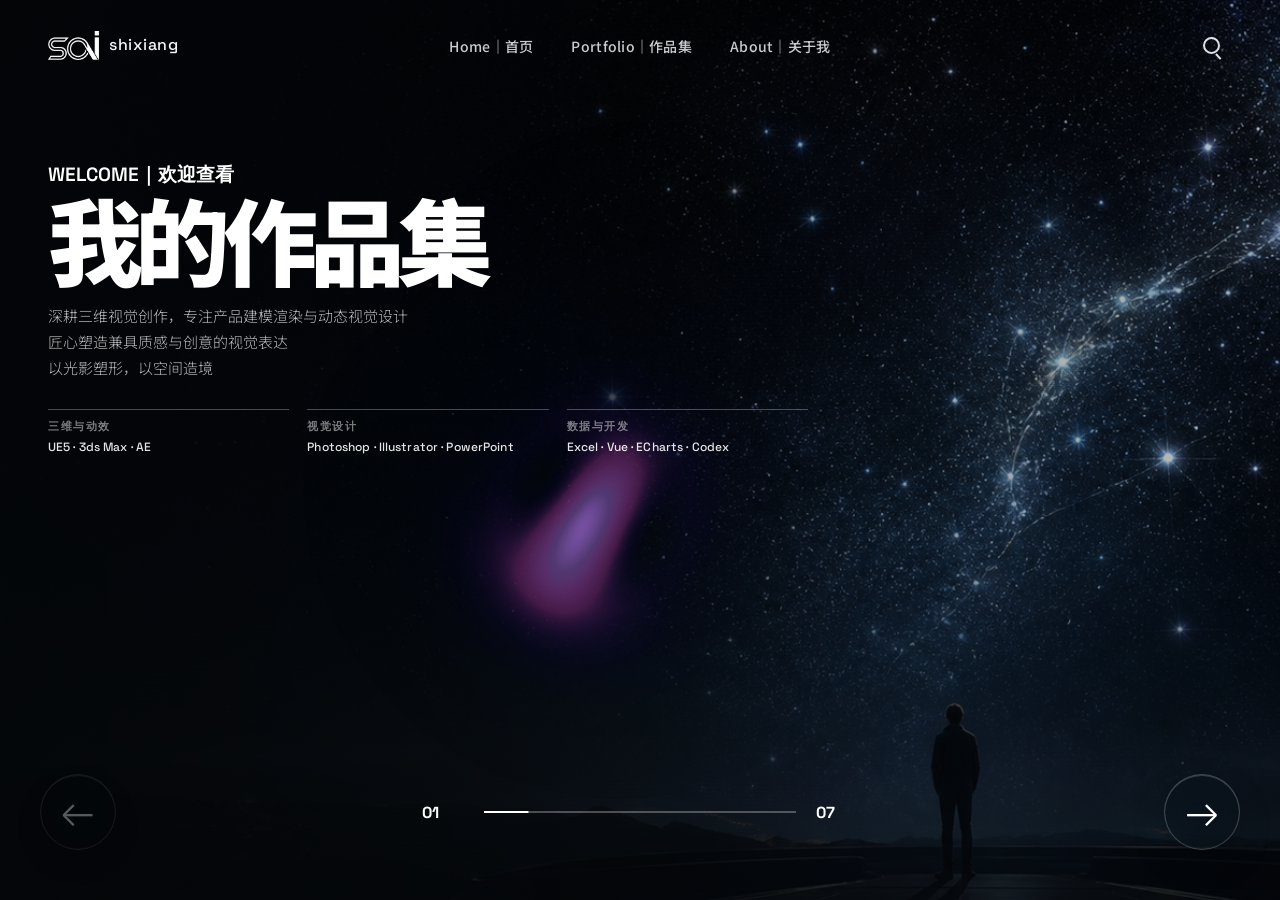
==== commit 60ef8a0a: "Publish latest portfolio homepage" ====
--- a/index.html
+++ b/index.html
@@ -6,6 +6,11 @@
   <meta name="description" content="数字视觉与交互创作者个人作品集，涵盖 Unreal Engine 5、3ds Max、AI 与 Codex、企业演示及平面设计。">
   <meta name="theme-color" content="#090b0e">
   <title>数字视觉与交互创作者｜个人作品集</title>
+  <link rel="preconnect" href="https://fonts.googleapis.com">
+  <link rel="preconnect" href="https://fonts.gstatic.com" crossorigin>
+  <link rel="preconnect" href="https://images.unsplash.com">
+  <link rel="preload" as="image" href="assets/portfolio-hero-stargazer.png" fetchpriority="high">
+  <link href="https://fonts.googleapis.com/css2?family=Noto+Sans+SC:wght@300;400;500;600;700;800;900&family=Space+Grotesk:wght@400;500;600;700&display=swap" rel="stylesheet">
   <style>
     :root {
       color-scheme: dark;
@@ -69,6 +74,75 @@
       transition: color .35s ease, background-color .35s ease;
     }
 
+    .page-loader {
+      position: fixed;
+      z-index: 10000;
+      inset: 0;
+      display: grid;
+      place-items: center;
+      color: #f4f7fb;
+      background:
+        radial-gradient(circle at 68% 34%, rgba(92, 118, 176, .14), transparent 34%),
+        #06080c;
+      transition: opacity .48s ease, visibility .48s ease;
+    }
+
+    .page-loader[hidden] {
+      display: none;
+    }
+
+    .page-loader.is-complete {
+      opacity: 0;
+      visibility: hidden;
+      pointer-events: none;
+    }
+
+    .page-loader-inner {
+      width: min(420px, calc(100vw - 64px));
+    }
+
+    .page-loader-brand {
+      display: flex;
+      align-items: center;
+      gap: 10px;
+      margin-bottom: 30px;
+      font-family: "Space Grotesk", sans-serif;
+      font-size: 13px;
+      font-weight: 600;
+      letter-spacing: .08em;
+    }
+
+    .page-loader-brand img {
+      width: 50px;
+      height: auto;
+    }
+
+    .page-loader-meta {
+      display: flex;
+      justify-content: space-between;
+      gap: 20px;
+      margin-bottom: 12px;
+      color: rgba(244, 247, 251, .7);
+      font-size: 12px;
+      letter-spacing: .08em;
+    }
+
+    .page-loader-track {
+      height: 1px;
+      overflow: hidden;
+      background: rgba(255, 255, 255, .16);
+    }
+
+    .page-loader-fill {
+      display: block;
+      width: 100%;
+      height: 100%;
+      background: linear-gradient(90deg, #f4f7fb, #78ecff);
+      transform: scaleX(.08);
+      transform-origin: left center;
+      transition: transform .32s cubic-bezier(.2, .7, .2, 1);
+    }
+
     body.landing-mode {
       height: 100svh;
       overflow: hidden;
@@ -183,38 +257,26 @@
       justify-self: start;
       display: inline-flex;
       align-items: center;
-      gap: 12px;
+      gap: 10px;
       font-family: "Space Grotesk", sans-serif;
-      font-size: 17px;
-      font-weight: 600;
-      letter-spacing: -.03em;
-    }
-
-    .brand-mark {
-      position: relative;
-      width: 46px;
-      height: 24px;
-      display: inline-block;
-    }
-
-    .brand-mark::before,
-    .brand-mark::after {
-      content: "";
-      position: absolute;
-      border: 2px solid currentColor;
-      transform: skewX(-26deg);
-    }
-
-    .brand-mark::before {
-      inset: 1px 17px 1px 0;
-      border-right: 0;
-      border-radius: 14px 0 0 14px;
-    }
-
-    .brand-mark::after {
-      inset: 1px 0 1px 19px;
-      border-left: 0;
-      border-radius: 0 3px 3px 0;
+      font-size: 16px;
+      font-weight: 500;
+      letter-spacing: .045em;
+    }
+
+    .brand-logo {
+      width: 51px;
+      height: auto;
+      display: block;
+      flex: 0 0 auto;
+    }
+
+    .brand-name {
+      line-height: 1;
+    }
+
+    html[data-theme="light"] .site-header.is-scrolled .brand-logo {
+      filter: invert(1);
     }
 
     .primary-nav {
@@ -328,6 +390,28 @@
       background: #07090c;
     }
 
+    .liquid-ether-layer {
+      position: absolute;
+      z-index: 2;
+      inset: 0;
+      overflow: hidden;
+      pointer-events: none;
+    }
+
+    .liquid-ether-container {
+      position: relative;
+      width: 100%;
+      height: 100%;
+      overflow: hidden;
+      touch-action: none;
+    }
+
+    .liquid-ether-layer canvas {
+      width: 100%;
+      height: 100%;
+      display: block;
+    }
+
     .slides,
     .slide {
       position: absolute;
@@ -337,14 +421,46 @@
     .slide {
       z-index: 0;
       visibility: hidden;
-      opacity: 0;
-      transition: opacity .9s var(--ease), visibility .9s;
+      opacity: 1;
+      pointer-events: none;
+      transform: translate3d(0, 0, 0);
     }
 
     .slide.is-active {
       z-index: 1;
       visibility: visible;
-      opacity: 1;
+      pointer-events: auto;
+    }
+
+    .slide.is-transitioning {
+      visibility: visible;
+      will-change: transform;
+      transition: transform .92s cubic-bezier(.76, 0, .24, 1);
+    }
+
+    .slide.is-staging {
+      transition: none !important;
+    }
+
+    .slide.is-entering {
+      z-index: 2;
+      pointer-events: none;
+    }
+
+    .slide.from-right {
+      transform: translate3d(100%, 0, 0);
+    }
+
+    .slide.from-left {
+      transform: translate3d(-100%, 0, 0);
+    }
+
+    .slide.to-left {
+      transform: translate3d(-100%, 0, 0);
+    }
+
+    .slide.to-right {
+      transform: translate3d(100%, 0, 0);
     }
 
     .slide-media {
@@ -375,25 +491,91 @@
       mix-blend-mode: overlay;
     }
 
-    .slide-media::after {
-      content: "";
+    .intro-starfield {
       position: absolute;
-      top: 0;
-      bottom: 0;
-      left: -20%;
-      width: 18%;
-      opacity: .5;
-      background: linear-gradient(90deg, transparent, rgba(120, 236, 255, .18), transparent);
-      transform: skewX(-16deg);
-    }
-
-    .slide.is-active .slide-media::after {
-      animation: scan 5.4s 1 .4s var(--ease);
-    }
-
-    @keyframes scan {
-      from { left: -20%; }
-      to { left: 118%; }
+      z-index: 1;
+      inset: 0;
+      width: 100%;
+      height: 100%;
+      overflow: visible;
+      pointer-events: none;
+    }
+
+    .intro-star {
+      fill: #f4fbff;
+      opacity: 0;
+      transform: scale(.42);
+      transform-box: fill-box;
+      transform-origin: center;
+      filter:
+        drop-shadow(0 0 3px rgba(245, 252, 255, 1))
+        drop-shadow(0 0 15px rgba(128, 205, 255, .9));
+    }
+
+    .intro-star.is-twinkling {
+      animation: intro-star-twinkle var(--twinkle-duration, 1.8s) cubic-bezier(.22, .7, .2, 1) both;
+    }
+
+    @keyframes intro-star-twinkle {
+      0%, 100% {
+        opacity: 0;
+        transform: scale(.42);
+      }
+      14% {
+        opacity: .28;
+      }
+      38% {
+        opacity: var(--twinkle-opacity, .92);
+        transform: scale(var(--twinkle-scale, 1.35));
+      }
+      58% {
+        opacity: .76;
+        transform: scale(calc(var(--twinkle-scale, 1.35) * .9));
+      }
+      78% {
+        opacity: .3;
+        transform: scale(.86);
+      }
+    }
+
+    .hero-section-light {
+      position: absolute;
+      z-index: 4;
+      top: -12%;
+      bottom: -12%;
+      left: 0;
+      width: clamp(150px, 22vw, 410px);
+      opacity: 0;
+      pointer-events: none;
+      background: linear-gradient(
+        90deg,
+        transparent 0%,
+        rgba(126, 229, 255, .08) 20%,
+        rgba(224, 249, 255, .56) 48%,
+        rgba(126, 229, 255, .14) 72%,
+        transparent 100%
+      );
+      filter: blur(2px);
+      mix-blend-mode: screen;
+      transform: translate3d(-170%, 0, 0) skewX(-18deg);
+      will-change: transform, opacity;
+    }
+
+    .hero-section-light.is-sweeping {
+      animation: hero-section-light-sweep 2s cubic-bezier(.45, 0, .2, 1) .08s 1 both;
+    }
+
+    @keyframes hero-section-light-sweep {
+      0% {
+        opacity: 0;
+        transform: translate3d(-170%, 0, 0) skewX(-18deg);
+      }
+      18% { opacity: .86; }
+      72% { opacity: .58; }
+      100% {
+        opacity: 0;
+        transform: translate3d(calc(100vw + 170%), 0, 0) skewX(-18deg);
+      }
     }
 
     .slide-content {
@@ -430,7 +612,8 @@
     .slide-kicker,
     .slide-title,
     .slide-copy,
-    .hero-cta {
+    .hero-cta,
+    .intro-tools {
       transform: translateY(28px);
       opacity: 0;
     }
@@ -438,7 +621,8 @@
     .slide.is-active .slide-kicker,
     .slide.is-active .slide-title,
     .slide.is-active .slide-copy,
-    .slide.is-active .hero-cta {
+    .slide.is-active .hero-cta,
+    .slide.is-active .intro-tools {
       transform: translateY(0);
       opacity: 1;
       transition: transform .85s var(--ease), opacity .85s ease;
@@ -446,11 +630,22 @@
 
     .slide.is-active .slide-title { transition-delay: .08s; }
     .slide.is-active .slide-copy { transition-delay: .16s; }
+    .slide.is-active .intro-tools { transition-delay: .24s; }
     .slide.is-active .hero-cta {
       transition:
         transform .85s var(--ease) .24s,
         opacity .85s ease .24s,
         padding-left .56s cubic-bezier(.16, 1, .3, 1);
+    }
+
+    .slide.is-entering .slide-kicker,
+    .slide.is-entering .slide-title,
+    .slide.is-entering .slide-copy,
+    .slide.is-entering .hero-cta,
+    .slide.is-entering .intro-tools {
+      transform: translateY(0);
+      opacity: 1;
+      transition: none;
     }
 
     .slide-kicker {
@@ -481,6 +676,36 @@
       white-space: nowrap;
       font-size: clamp(46px, 7.4vw, 118px);
       letter-spacing: -.08em;
+    }
+
+    .slide-title.office-title {
+      max-width: none;
+      font-size: clamp(56px, 7.2vw, 116px);
+      letter-spacing: -.075em;
+    }
+
+    .slide-title.office-title .outline {
+      display: flex;
+      align-items: baseline;
+      gap: .17em;
+      width: max-content;
+      margin-top: .14em;
+      font-size: .88em;
+      line-height: .94;
+      letter-spacing: -.025em;
+      white-space: nowrap;
+    }
+
+    .software-separator {
+      flex: 0 0 auto;
+      font-size: .7em;
+      line-height: 1;
+      letter-spacing: 0;
+      transform: translateY(-.05em);
+    }
+
+    .slide-title.office-title.graphic-software-title {
+      font-size: clamp(48px, 6.2vw, 100px);
     }
 
     .title-separator {
@@ -501,6 +726,52 @@
       font-size: clamp(15px, 1.25vw, 19px);
       font-weight: 300;
       line-height: 1.85;
+    }
+
+    .intro-copy {
+      max-width: 760px;
+      margin-top: 22px;
+      font-size: clamp(15px, 1.08vw, 18px);
+      line-height: 1.72;
+    }
+
+    .intro-copy span {
+      display: block;
+    }
+
+    .intro-tools {
+      width: min(760px, 100%);
+      margin-top: 28px;
+      display: grid;
+      grid-template-columns: repeat(3, minmax(0, 1fr));
+      gap: 18px;
+    }
+
+    .intro-tool-group {
+      min-width: 0;
+      padding-top: 10px;
+      display: grid;
+      align-content: start;
+      gap: 5px;
+      border-top: 1px solid rgba(255, 255, 255, .28);
+    }
+
+    .intro-tool-label {
+      color: rgba(255, 255, 255, .48);
+      font-family: "Space Grotesk", "Microsoft YaHei", sans-serif;
+      font-size: 11px;
+      font-weight: 600;
+      line-height: 1.2;
+      letter-spacing: .14em;
+    }
+
+    .intro-tool-list {
+      color: rgba(255, 255, 255, .9);
+      font-family: "Space Grotesk", sans-serif;
+      font-size: clamp(12px, .9vw, 15px);
+      font-weight: 500;
+      line-height: 1.55;
+      letter-spacing: .01em;
     }
 
     .hero-cta {
@@ -592,35 +863,55 @@
       position: absolute;
       z-index: 10;
       right: 0;
-      bottom: 58px;
+      bottom: 50px;
       left: 0;
-      width: var(--page);
+      width: calc(100vw - 80px);
       margin: 0 auto;
       display: grid;
-      grid-template-columns: 80px minmax(220px, 370px) 80px;
+      grid-template-columns: 96px clamp(360px, 34vw, 590px) 96px;
       align-items: center;
       justify-content: space-between;
       gap: 34px;
     }
 
     .slider-arrow {
-      width: 58px;
-      height: 48px;
+      width: 76px;
+      height: 76px;
       padding: 0;
-      border: 0;
+      border: 1px solid rgba(255, 255, 255, .22);
+      border-radius: 50%;
       color: #fff;
-      background: transparent;
+      background: rgba(12, 18, 20, .22);
+      -webkit-backdrop-filter: blur(16px) saturate(125%);
+      backdrop-filter: blur(16px) saturate(125%);
+      box-shadow:
+        0 14px 34px rgba(0, 0, 0, .18),
+        inset 0 1px 0 rgba(255, 255, 255, .18),
+        inset 0 -1px 0 rgba(255, 255, 255, .05);
       font-family: "Space Grotesk", sans-serif;
       font-size: 42px;
       font-weight: 300;
       line-height: 1;
       cursor: pointer;
       opacity: 1;
-      transition: transform .25s ease, opacity .45s ease;
-    }
+      transition:
+        transform .25s ease,
+        opacity .45s ease,
+        background-color .25s ease,
+        border-color .25s ease,
+        box-shadow .25s ease;
+    }
+
+    .slider-arrow.prev { justify-self: start; }
+    .slider-arrow.next { justify-self: end; }
 
     .slider-arrow:hover {
       transform: translateX(-5px);
+      border-color: rgba(255, 255, 255, .38);
+      background: rgba(255, 255, 255, .14);
+      box-shadow:
+        0 18px 42px rgba(0, 0, 0, .24),
+        inset 0 1px 0 rgba(255, 255, 255, .28);
     }
 
     .slider-arrow.next:hover {
@@ -628,19 +919,24 @@
     }
 
     .slider-arrow:disabled {
-      opacity: .18;
+      opacity: .34;
       cursor: default;
       pointer-events: none;
       transform: none;
     }
 
+    .slider-arrow:focus-visible {
+      outline: 2px solid rgba(255, 255, 255, .9);
+      outline-offset: 4px;
+    }
+
     .slider-progress {
       display: grid;
-      grid-template-columns: 32px 1fr 32px;
+      grid-template-columns: 42px 1fr 42px;
       align-items: center;
-      gap: 16px;
+      gap: 20px;
       font-family: "Space Grotesk", sans-serif;
-      font-size: 14px;
+      font-size: 16px;
       font-weight: 700;
     }
 
@@ -655,7 +951,7 @@
       position: absolute;
       inset: 0;
       background: #fff;
-      transform: scaleX(.166667);
+      transform: scaleX(.142857);
       transform-origin: left;
       transition: transform .68s cubic-bezier(.16, 1, .3, 1);
     }
@@ -1161,23 +1457,18 @@
 
     .case-brand {
       color: #fff;
+      display: inline-flex;
+      align-items: center;
+      gap: 10px;
       font-family: "Space Grotesk", sans-serif;
-      font-size: 28px;
-      font-weight: 700;
-      letter-spacing: -.08em;
-    }
-
-    .case-brand::before {
-      content: "";
-      width: 42px;
-      height: 20px;
-      display: inline-block;
-      margin-right: -25px;
-      border: 2px solid currentColor;
-      border-right: 0;
-      border-radius: 20px 0 0 20px;
-      transform: skewX(-18deg);
-      opacity: .9;
+      font-size: 16px;
+      font-weight: 500;
+      letter-spacing: .045em;
+      line-height: 1;
+    }
+
+    .case-brand .brand-logo {
+      width: 49px;
     }
 
     .dialog-close {
@@ -1331,6 +1622,458 @@
       gap: clamp(22px, 3.6vw, 64px);
     }
 
+    .media-strip.is-landscape-portrait {
+      grid-template-columns: minmax(0, 1fr);
+      align-items: start;
+      gap: clamp(42px, 6vw, 88px);
+    }
+
+    .media-strip.is-landscape-portrait .media-frame,
+    .media-strip.is-landscape-portrait .media-frame:nth-child(even) {
+      min-width: 0;
+      margin-inline: 0;
+    }
+
+    .media-strip.is-landscape-portrait .media-frame.is-portrait {
+      width: min(46vw, 520px);
+      justify-self: center;
+    }
+
+    .media-strip.is-effect-gallery {
+      display: block;
+    }
+
+    .effect-gallery-card {
+      overflow: hidden;
+      border: 1px solid rgba(255,255,255,.09);
+      border-radius: clamp(20px, 2.2vw, 34px);
+      background: #070707;
+      box-shadow: 0 34px 100px rgba(0,0,0,.42);
+    }
+
+    .effect-gallery-stage {
+      --gallery-gap: clamp(10px, .9vw, 16px);
+      display: grid;
+      gap: clamp(8px, .75vw, 12px);
+      padding: clamp(8px, .75vw, 12px);
+      overflow: hidden;
+      background: #080808;
+    }
+
+    .effect-gallery-viewport {
+      position: relative;
+      width: 100%;
+      height: clamp(190px, 19.3vw, 270px);
+      overflow: hidden;
+      background: #080808;
+      cursor: grab;
+      touch-action: pan-y;
+      user-select: none;
+      -webkit-user-select: none;
+    }
+
+    .effect-gallery-card.is-three-row .effect-gallery-viewport {
+      height: clamp(145px, 14vw, 200px);
+    }
+
+    .effect-gallery-viewport.is-dragging {
+      cursor: grabbing;
+    }
+
+    .effect-gallery-track {
+      display: flex;
+      width: max-content;
+      height: 100%;
+      will-change: transform;
+    }
+
+    .effect-gallery-sequence {
+      display: flex;
+      flex: none;
+      gap: var(--gallery-gap);
+      margin-right: var(--gallery-gap);
+    }
+
+    .effect-gallery-item {
+      position: relative;
+      flex: 0 0 clamp(300px, 30vw, 420px);
+      height: 100%;
+      overflow: hidden;
+      margin: 0;
+      padding: 0;
+      border: 0;
+      border-radius: clamp(14px, 1.35vw, 20px);
+      background: #111;
+      cursor: zoom-in;
+      isolation: isolate;
+      contain: paint;
+      clip-path: inset(0 round clamp(14px, 1.35vw, 20px));
+    }
+
+    .effect-gallery-item img {
+      display: block;
+      width: 100%;
+      height: 100%;
+      object-fit: cover;
+      pointer-events: none;
+      filter: saturate(.92) brightness(.88);
+      transform: scale(1);
+      transition:
+        filter .55s cubic-bezier(.22, 1, .36, 1),
+        transform .75s cubic-bezier(.22, 1, .36, 1);
+    }
+
+    .effect-gallery-card.is-slide-gallery .effect-gallery-item {
+      width: auto;
+      flex-basis: auto;
+      aspect-ratio: 16 / 9;
+      background: #f2f4f7;
+    }
+
+    .effect-gallery-card.is-slide-gallery .effect-gallery-item img {
+      object-fit: contain;
+      background: #f2f4f7;
+      filter: brightness(.92);
+    }
+
+    .effect-gallery-card.is-document-gallery .effect-gallery-item {
+      width: auto;
+      min-width: clamp(180px, 17vw, 250px);
+      flex-basis: auto;
+      background: #f2f4f7;
+    }
+
+    .effect-gallery-card.is-document-gallery .effect-gallery-item img {
+      object-fit: contain;
+      background: #f2f4f7;
+      filter: brightness(.94);
+    }
+
+    .effect-gallery-item:focus-visible {
+      z-index: 2;
+      outline: 2px solid #fff;
+      outline-offset: -5px;
+    }
+
+    .effect-gallery-item:hover img,
+    .effect-gallery-item:focus-visible img {
+      filter: saturate(1) brightness(1);
+      transform: scale(1.04);
+    }
+
+    .media-strip.is-circular-gallery {
+      display: block;
+    }
+
+    .circular-gallery-card {
+      position: relative;
+      height: clamp(520px, 58vw, 650px);
+      overflow: hidden;
+      border: 1px solid rgba(255,255,255,.09);
+      border-radius: clamp(20px, 2.2vw, 34px);
+      background: #070707;
+      box-shadow: 0 34px 100px rgba(0,0,0,.42);
+      isolation: isolate;
+    }
+
+    .circular-gallery {
+      width: 100%;
+      height: 100%;
+      overflow: hidden;
+      cursor: grab;
+      touch-action: pan-y;
+      user-select: none;
+      -webkit-user-select: none;
+    }
+
+    .circular-gallery.is-dragging {
+      cursor: grabbing;
+      touch-action: none;
+    }
+
+    .circular-gallery canvas {
+      display: block;
+      width: 100%;
+      height: 100%;
+    }
+
+    .circular-gallery:focus-visible {
+      outline: 2px solid #fff;
+      outline-offset: -6px;
+    }
+
+    @media (max-width: 720px) {
+      .circular-gallery-card {
+        height: 500px;
+      }
+    }
+
+    .media-strip.is-drift-wall {
+      display: block;
+    }
+
+    .drift-wall {
+      position: relative;
+      width: 100%;
+      height: clamp(540px, 62vw, 680px);
+      overflow: hidden;
+      perspective: var(--dw-perspective, 1200px);
+      perspective-origin: 50% 50%;
+      border: 1px solid rgba(255,255,255,.09);
+      border-radius: clamp(20px, 2.2vw, 34px);
+      background: #060010;
+      box-shadow: 0 34px 100px rgba(0,0,0,.42);
+      --dw-tile-w: 200px;
+      --dw-tile-h: 132px;
+      --dw-gap: 18px;
+      --dw-radius: 14px;
+      --dw-lift: 64px;
+      --dw-dim: .55;
+      --dw-gray: 0;
+      --dw-overlay: #060010;
+      --dw-edge: 40%;
+      -webkit-mask-image:
+        radial-gradient(ellipse 78% 82% at 50% 46%, #000 var(--dw-edge), transparent 100%),
+        linear-gradient(to top, #000 var(--dw-edge), transparent 100%);
+      -webkit-mask-composite: source-in;
+      mask-image:
+        radial-gradient(ellipse 78% 82% at 50% 46%, #000 var(--dw-edge), transparent 100%),
+        linear-gradient(to top, #000 var(--dw-edge), transparent 100%);
+      mask-composite: intersect;
+    }
+
+    .drift-wall__plane {
+      position: absolute;
+      top: 50%;
+      left: 50%;
+      display: flex;
+      flex-direction: row;
+      transform-style: preserve-3d;
+      transform-origin: 50% 50%;
+      cursor: pointer;
+      will-change: transform;
+    }
+
+    .drift-wall__col {
+      position: relative;
+      width: calc(var(--dw-tile-w) + var(--dw-gap));
+      transform-style: preserve-3d;
+    }
+
+    .drift-wall__track {
+      display: flex;
+      flex-direction: column;
+      will-change: transform;
+      transform-style: preserve-3d;
+    }
+
+    .drift-wall__tile {
+      position: relative;
+      display: block;
+      width: 100%;
+      height: calc(var(--dw-tile-h) + var(--dw-gap));
+      flex: 0 0 auto;
+      border: 0;
+      padding: 0;
+      color: inherit;
+      background: transparent;
+      outline: none;
+      cursor: zoom-in;
+      transform-style: preserve-3d;
+    }
+
+    .drift-wall__inner {
+      position: absolute;
+      inset: calc(var(--dw-gap) / 2);
+      display: block;
+      overflow: hidden;
+      border-radius: var(--dw-radius);
+      background: #0b0b12;
+      opacity: var(--dw-dim);
+      transform: translateZ(0);
+      pointer-events: none;
+      transition:
+        transform .42s cubic-bezier(.22, 1, .36, 1),
+        opacity .42s cubic-bezier(.22, 1, .36, 1),
+        box-shadow .42s cubic-bezier(.22, 1, .36, 1);
+    }
+
+    .drift-wall__tile img {
+      width: 100%;
+      height: 100%;
+      display: block;
+      object-fit: cover;
+      filter: grayscale(var(--dw-gray)) saturate(.92);
+      transition: filter .42s cubic-bezier(.22, 1, .36, 1);
+      user-select: none;
+      -webkit-user-drag: none;
+    }
+
+    .drift-wall__overlay {
+      position: absolute;
+      inset: 0;
+      background: var(--dw-overlay);
+      opacity: .42;
+      pointer-events: none;
+      transition: opacity .42s cubic-bezier(.22, 1, .36, 1);
+    }
+
+    .drift-wall__tile.is-active .drift-wall__inner,
+    .drift-wall__tile:focus-visible .drift-wall__inner {
+      z-index: 2;
+      opacity: 1;
+      transform: translateZ(var(--dw-lift));
+      box-shadow: 0 24px 60px -18px rgba(0,0,0,.7);
+    }
+
+    .drift-wall__tile.is-active img,
+    .drift-wall__tile:focus-visible img {
+      filter: grayscale(0) saturate(1.05);
+    }
+
+    .drift-wall__tile.is-active .drift-wall__overlay,
+    .drift-wall__tile:focus-visible .drift-wall__overlay {
+      opacity: 0;
+    }
+
+    .drift-wall__tile:focus-visible .drift-wall__inner {
+      box-shadow:
+        0 24px 60px -18px rgba(0,0,0,.7),
+        0 0 0 2px rgba(255,255,255,.9);
+    }
+
+    @media (max-width: 720px) {
+      .drift-wall {
+        height: 540px;
+        --dw-tile-w: 154px;
+        --dw-tile-h: 102px;
+        --dw-gap: 13px;
+        --dw-radius: 10px;
+      }
+    }
+
+    @media (prefers-reduced-motion: reduce) {
+      .drift-wall__plane,
+      .drift-wall__track {
+        will-change: auto;
+      }
+    }
+
+    .effect-gallery-caption {
+      width: min(820px, calc(100% - 48px));
+      margin: 0 auto;
+      padding: clamp(28px, 3.2vw, 48px) 0 clamp(32px, 3.8vw, 58px);
+      color: rgba(255,255,255,.66);
+      font-size: clamp(14px, 1.1vw, 17px);
+      line-height: 1.85;
+      text-align: center;
+    }
+
+    .effect-lightbox[hidden] {
+      display: none;
+    }
+
+    .effect-lightbox {
+      position: fixed;
+      z-index: 5000;
+      inset: 0;
+      display: grid;
+      place-items: center;
+      padding: clamp(18px, 3vw, 48px);
+      background: rgba(0,0,0,.92);
+      backdrop-filter: blur(18px);
+      -webkit-backdrop-filter: blur(18px);
+      cursor: zoom-out;
+      opacity: 0;
+      transition: opacity .36s cubic-bezier(.22, 1, .36, 1);
+    }
+
+    .effect-lightbox.is-open {
+      opacity: 1;
+    }
+
+    .effect-lightbox img {
+      display: block;
+      max-width: 94vw;
+      max-height: 88svh;
+      object-fit: contain;
+      border-radius: clamp(8px, 1vw, 16px);
+      box-shadow: 0 32px 120px rgba(0,0,0,.7);
+      opacity: 0;
+      transform: scale(.965);
+      transition:
+        opacity .38s cubic-bezier(.22, 1, .36, 1),
+        transform .5s cubic-bezier(.22, 1, .36, 1);
+    }
+
+    .effect-lightbox.is-open img {
+      opacity: 1;
+      transform: scale(1);
+    }
+
+    .effect-lightbox-back {
+      position: absolute;
+      top: max(clamp(18px, 3vw, 40px), env(safe-area-inset-top));
+      right: max(clamp(18px, 3vw, 40px), env(safe-area-inset-right));
+      z-index: 1;
+      display: inline-flex;
+      align-items: center;
+      gap: 8px;
+      min-height: 44px;
+      margin: 0;
+      padding: 0 18px;
+      border: 1px solid rgba(255,255,255,.28);
+      border-radius: 999px;
+      background: rgba(18,18,18,.72);
+      color: #fff;
+      font: inherit;
+      font-size: 14px;
+      font-weight: 600;
+      letter-spacing: .04em;
+      cursor: pointer;
+      box-shadow: 0 12px 36px rgba(0,0,0,.32);
+      backdrop-filter: blur(14px);
+      -webkit-backdrop-filter: blur(14px);
+      transition:
+        background-color .25s ease,
+        border-color .25s ease,
+        transform .25s ease;
+    }
+
+    .effect-lightbox-back svg {
+      width: 17px;
+      height: 17px;
+      flex: none;
+    }
+
+    .effect-lightbox-back:hover {
+      border-color: rgba(255,255,255,.56);
+      background: rgba(36,36,36,.9);
+      transform: translateX(-2px);
+    }
+
+    .effect-lightbox-back:focus-visible {
+      outline: 2px solid #fff;
+      outline-offset: 3px;
+    }
+
+    body.gallery-lightbox-open {
+      overflow: hidden;
+    }
+
+    .case-project-list {
+      display: grid;
+      gap: clamp(110px, 13vw, 220px);
+    }
+
+    .case-project-item {
+      min-width: 0;
+    }
+
+    .case-project-item .case-media-heading {
+      margin-bottom: clamp(34px, 4.4vw, 72px);
+    }
+
     .media-frame {
       position: relative;
       min-height: min(76vw, 860px);
@@ -1349,6 +2092,178 @@
       margin-inline: clamp(0px, 3vw, 56px);
     }
 
+    .media-frame.has-video {
+      width: 100%;
+      min-height: 0;
+      aspect-ratio: var(--video-ratio, 16 / 9);
+      background: #000;
+    }
+
+    .media-frame.has-webpage {
+      width: 100%;
+      height: clamp(620px, 72vw, 920px);
+      min-height: 0;
+      background: #f3f6fb;
+    }
+
+    .media-frame.has-webpage.is-wide-dashboard,
+    .media-frame.has-webpage.is-wide-dashboard:nth-child(even) {
+      height: auto;
+      min-height: 0;
+      aspect-ratio: 2 / 1;
+    }
+
+    .media-frame.has-excel,
+    .media-frame.has-excel:nth-child(even) {
+      width: 100%;
+      height: auto;
+      min-height: 0;
+      aspect-ratio: 2.08 / 1;
+      background: #fff;
+    }
+
+    .media-frame.has-excel .case-media-visual {
+      object-fit: contain;
+      background: #fff;
+    }
+
+    .media-frame.has-excel .webpage-preview-open {
+      cursor: pointer;
+    }
+
+    .media-frame.has-pdf {
+      width: 100%;
+      min-height: 0;
+      aspect-ratio: 16 / 9;
+      background: #101216;
+    }
+
+    .case-media-embed {
+      position: absolute;
+      inset: 0;
+      display: block;
+      width: 100%;
+      height: 100%;
+      border: 0;
+      background: #f3f6fb;
+      pointer-events: none;
+    }
+
+    .webpage-preview-open {
+      position: absolute;
+      z-index: 2;
+      inset: 0;
+      width: 100%;
+      margin: 0;
+      padding: 0;
+      border: 0;
+      background: transparent;
+      color: #fff;
+      cursor: zoom-in;
+    }
+
+    .webpage-preview-open:focus-visible {
+      outline: 2px solid #fff;
+      outline-offset: -6px;
+    }
+
+    .webpage-lightbox[hidden] {
+      display: none;
+    }
+
+    .webpage-lightbox {
+      position: fixed;
+      z-index: 5100;
+      inset: 0;
+      display: grid;
+      place-items: center;
+      padding: clamp(18px, 3vw, 46px);
+      background: rgba(0,0,0,.84);
+      backdrop-filter: blur(16px);
+      -webkit-backdrop-filter: blur(16px);
+      opacity: 0;
+      transition: opacity .32s cubic-bezier(.22, 1, .36, 1);
+    }
+
+    .webpage-lightbox.is-open {
+      opacity: 1;
+    }
+
+    .webpage-lightbox-panel {
+      display: grid;
+      grid-template-rows: 58px minmax(0, 1fr);
+      width: min(82vw, 1500px);
+      height: min(82vh, 940px);
+      overflow: hidden;
+      border: 1px solid rgba(255,255,255,.16);
+      border-radius: clamp(16px, 1.6vw, 24px);
+      background: #f3f6fb;
+      box-shadow: 0 36px 120px rgba(0,0,0,.62);
+      transform: translateY(16px) scale(.985);
+      transition: transform .42s cubic-bezier(.22, 1, .36, 1);
+    }
+
+    .webpage-lightbox.is-open .webpage-lightbox-panel {
+      transform: translateY(0) scale(1);
+    }
+
+    .webpage-lightbox.is-dashboard-preview .webpage-lightbox-panel {
+      width: min(80vw, 1536px);
+      height: min(88vh, 1080px);
+    }
+
+    .webpage-lightbox-header {
+      display: flex;
+      align-items: center;
+      justify-content: space-between;
+      gap: 18px;
+      padding: 0 12px 0 22px;
+      background: #0b0c0f;
+      color: rgba(255,255,255,.72);
+      font-size: 13px;
+      letter-spacing: .05em;
+    }
+
+    .webpage-lightbox-back {
+      display: inline-flex;
+      align-items: center;
+      gap: 8px;
+      min-height: 38px;
+      margin: 0;
+      padding: 0 15px;
+      border: 1px solid rgba(255,255,255,.26);
+      border-radius: 999px;
+      background: rgba(255,255,255,.08);
+      color: #fff;
+      font: inherit;
+      font-size: 13px;
+      font-weight: 650;
+      cursor: pointer;
+      transition: background-color .25s ease, border-color .25s ease;
+    }
+
+    .webpage-lightbox-back:hover {
+      border-color: rgba(255,255,255,.5);
+      background: rgba(255,255,255,.15);
+    }
+
+    .webpage-lightbox-back:focus-visible {
+      outline: 2px solid #fff;
+      outline-offset: 2px;
+    }
+
+    .webpage-lightbox-frame {
+      display: block;
+      width: 100%;
+      height: 100%;
+      border: 0;
+      background: #f3f6fb;
+    }
+
+    body.webpage-lightbox-open {
+      overflow: hidden;
+    }
+
     .case-media-visual {
       position: absolute;
       z-index: 0;
@@ -1369,6 +2284,12 @@
       transform: scale(1.025);
     }
 
+    .media-frame.has-video .case-media-visual,
+    .media-frame.has-video:hover .case-media-visual {
+      object-fit: contain;
+      transform: none;
+    }
+
     .media-frame::after {
       content: "";
       position: absolute;
@@ -1378,6 +2299,10 @@
         linear-gradient(0deg, rgba(0,0,0,.62), transparent 36%),
         linear-gradient(90deg, rgba(0,0,0,.18), transparent 45%);
       pointer-events: none;
+    }
+
+    .media-frame.is-overlayless::after {
+      display: none;
     }
 
     .case-media-overlay {
@@ -1395,6 +2320,13 @@
 
     .media-frame.has-video .case-media-overlay {
       bottom: clamp(58px, 4.2vw, 76px);
+    }
+
+    .media-frame.has-video .case-media-description,
+    .media-frame.has-video .case-media-name {
+      background: rgba(6,8,10,.78);
+      backdrop-filter: none;
+      -webkit-backdrop-filter: none;
     }
 
     .case-media-description,
@@ -1478,6 +2410,57 @@
       background: none;
       font: inherit;
       cursor: pointer;
+    }
+
+    body.portfolio-mode.category-view {
+      color: #fff;
+      background: #050505;
+    }
+
+    body.portfolio-mode.category-view .site-header,
+    body.portfolio-mode.category-view .about {
+      display: none;
+    }
+
+    body.portfolio-mode.category-view main {
+      background: #050505;
+    }
+
+    .category-case-hero {
+      border-bottom: 1px solid rgba(255,255,255,.08);
+    }
+
+    .category-case-hero > .side-rays-container {
+      position: absolute;
+      z-index: 3;
+      inset: 0;
+      overflow: hidden;
+      pointer-events: none;
+    }
+
+    .category-case-hero > .side-rays-container canvas {
+      width: 100%;
+      height: 100%;
+      display: block;
+    }
+
+    .category-case-body {
+      min-height: 100svh;
+    }
+
+    .category-case-body .case-media-heading,
+    .category-case-body .media-strip,
+    .category-case-body .case-detail-footer {
+      position: relative;
+      z-index: 1;
+    }
+
+    .category-case-body .case-detail-footer button {
+      transition: opacity .25s ease;
+    }
+
+    .category-case-body .case-detail-footer button:hover {
+      opacity: .62;
     }
 
     .search-dialog {
@@ -1616,6 +2599,153 @@
       transform: translateY(0);
     }
 
+    .specular-button {
+      --sb-radius: 18px;
+      --sb-tint: #ffffff;
+      --sb-tint-opacity: 0;
+      --sb-blur: 0px;
+      --sb-text-color: #f5f5f5;
+      position: relative;
+      display: inline-flex;
+      align-items: center;
+      justify-content: center;
+      border: none;
+      margin: 0;
+      font-family: inherit;
+      font-weight: 500;
+      letter-spacing: .01em;
+      line-height: 1;
+      color: var(--sb-text-color);
+      background: color-mix(in srgb, var(--sb-tint) calc(var(--sb-tint-opacity) * 100%), transparent);
+      border-radius: var(--sb-radius);
+      backdrop-filter: blur(var(--sb-blur));
+      -webkit-backdrop-filter: blur(var(--sb-blur));
+      box-shadow: inset 0 1px 0 rgba(255,255,255,.04), 0 8px 24px rgba(0,0,0,.25);
+      cursor: pointer;
+      outline: none;
+      overflow: visible;
+      isolation: isolate;
+      transition: transform .15s ease;
+    }
+
+    .specular-button:active { transform: scale(.97); }
+
+    .specular-button:focus-visible {
+      outline: 2px solid color-mix(in srgb, var(--sb-text-color) 60%, transparent);
+      outline-offset: 3px;
+    }
+
+    .specular-button:disabled {
+      opacity: .55;
+      cursor: default;
+    }
+
+    .specular-button:disabled:active { transform: none; }
+
+    .specular-button--sm {
+      padding: 10px 22px;
+      font-size: .85rem;
+    }
+
+    .specular-button--md {
+      padding: 14px 30px;
+      font-size: 1rem;
+    }
+
+    .specular-button--lg {
+      padding: 18px 40px;
+      font-size: 1.15rem;
+    }
+
+    .specular-button__fx {
+      position: absolute;
+      z-index: 1;
+      inset: -20px;
+      pointer-events: none;
+    }
+
+    .specular-button__fx canvas {
+      width: 100%;
+      height: 100%;
+      display: block;
+    }
+
+    .specular-button__label {
+      position: relative;
+      z-index: 2;
+    }
+
+    .specular-button::before,
+    .specular-button::after { content: none !important; }
+
+    .hero-cta.specular-button,
+    .hero-cta.specular-button:hover,
+    .hero-cta.specular-button:focus-visible {
+      margin-top: 36px;
+      padding: 18px 40px;
+      font-size: 1.15rem;
+      font-weight: 500;
+      letter-spacing: .01em;
+      line-height: 1;
+    }
+
+    .slide.is-active .hero-cta.specular-button {
+      transform: none;
+      opacity: 1;
+      transition: transform .15s ease;
+    }
+
+    .slide.is-active .hero-cta.specular-button:active {
+      transform: scale(.97);
+    }
+
+    .dialog-close.specular-button,
+    .dialog-close.specular-button:hover,
+    .dialog-close.specular-button:focus-visible,
+    .case-detail-footer button.specular-button,
+    .case-detail-footer button.specular-button:hover,
+    .case-detail-footer button.specular-button:focus-visible {
+      min-height: 0;
+      padding: 18px 40px;
+      border: none;
+      border-radius: 18px;
+      color: var(--sb-text-color);
+      background: color-mix(in srgb, var(--sb-tint) calc(var(--sb-tint-opacity) * 100%), transparent);
+      font-family: inherit;
+      font-size: 1.15rem;
+      font-weight: 500;
+      letter-spacing: .01em;
+      line-height: 1;
+      opacity: 1;
+      transform: none;
+    }
+
+    .dialog-close.specular-button:active,
+    .case-detail-footer button.specular-button:active { transform: scale(.97); }
+
+    .case-scroll-link.specular-button,
+    .case-scroll-link.specular-button:hover,
+    .case-scroll-link.specular-button:focus-visible {
+      min-height: 0;
+      margin-top: 34px;
+      padding: 18px 40px;
+      gap: 0;
+      border: none;
+      border-radius: 18px;
+      color: var(--sb-text-color);
+      background: color-mix(in srgb, var(--sb-tint) calc(var(--sb-tint-opacity) * 100%), transparent);
+      font-size: 1.15rem;
+      font-weight: 500;
+      letter-spacing: .01em;
+      line-height: 1;
+      opacity: 1;
+      text-decoration: none;
+      transform: none;
+      transition: transform .15s ease;
+    }
+
+    .case-scroll-link.specular-button:active { transform: scale(.97); }
+
     @media (max-width: 1050px) {
       :root {
         --page: calc(100vw - 48px);
@@ -1656,10 +2786,12 @@
 
       .brand {
         color: #fff;
-      }
-
-      .brand-name {
-        display: none;
+        gap: 8px;
+        font-size: 14px;
+      }
+
+      .brand .brand-logo {
+        width: 44px;
       }
 
       .primary-nav {
@@ -1686,6 +2818,10 @@
         background-position: 60% center;
       }
 
+      .slide-intro .slide-media {
+        background-position: 35% center;
+      }
+
       .slide-content {
         padding-top: 150px;
       }
@@ -1706,6 +2842,25 @@
         letter-spacing: -.075em;
       }
 
+      .slide-title.office-title {
+        max-width: 100%;
+        font-size: clamp(46px, 13.5vw, 66px);
+      }
+
+      .slide-title.office-title .outline {
+        font-size: .82em;
+        gap: .14em;
+        margin-top: .12em;
+      }
+
+      .slide-title.office-title.graphic-software-title {
+        font-size: clamp(36px, 10.8vw, 52px);
+      }
+
+      .slide-title.office-title.graphic-software-title .outline {
+        font-size: .78em;
+      }
+
       .slide-copy {
         max-width: 94%;
         margin-top: 22px;
@@ -1713,26 +2868,56 @@
         line-height: 1.75;
       }
 
+      .intro-copy {
+        max-width: 100%;
+        margin-top: 18px;
+        font-size: 13px;
+        line-height: 1.65;
+      }
+
+      .intro-tools {
+        width: 100%;
+        margin-top: 20px;
+        gap: 8px;
+      }
+
+      .intro-tool-group {
+        padding-top: 8px;
+        gap: 4px;
+      }
+
+      .intro-tool-label {
+        font-size: 9px;
+        letter-spacing: .08em;
+      }
+
+      .intro-tool-list {
+        font-size: 11px;
+        line-height: 1.45;
+      }
+
       .hero-cta {
         margin-top: 24px;
         font-size: 15px;
       }
 
       .slider-ui {
-        bottom: 28px;
-        grid-template-columns: 48px 1fr 48px;
-        gap: 12px;
+        bottom: 22px;
+        width: calc(100vw - 32px);
+        grid-template-columns: 56px minmax(0, 1fr) 56px;
+        gap: 10px;
       }
 
       .slider-arrow {
-        width: 44px;
-        font-size: 34px;
+        width: 52px;
+        height: 52px;
+        font-size: 38px;
       }
 
       .slider-progress {
-        grid-template-columns: 26px 1fr 26px;
-        gap: 9px;
-        font-size: 11px;
+        grid-template-columns: 28px 1fr 28px;
+        gap: 10px;
+        font-size: 12px;
       }
 
       .section,
@@ -1827,7 +3012,12 @@
       }
 
       .case-brand {
-        font-size: 23px;
+        gap: 8px;
+        font-size: 14px;
+      }
+
+      .case-brand .brand-logo {
+        width: 43px;
       }
 
       .dialog-close {
@@ -1871,6 +3061,57 @@
 
       .media-strip {
         gap: 20px;
+      }
+
+      .media-strip.is-landscape-portrait {
+        grid-template-columns: minmax(0, 1fr);
+        gap: 32px;
+      }
+
+      .media-strip.is-landscape-portrait .media-frame.is-portrait {
+        width: min(78vw, 420px);
+        justify-self: center;
+      }
+
+      .effect-gallery-card {
+        border-radius: 18px;
+      }
+
+      .effect-gallery-stage {
+        gap: 8px;
+        padding: 8px;
+      }
+
+      .effect-gallery-viewport {
+        height: clamp(170px, 52vw, 230px);
+      }
+
+      .effect-gallery-card.is-three-row .effect-gallery-viewport {
+        height: clamp(130px, 37vw, 170px);
+      }
+
+      .effect-gallery-item {
+        flex-basis: clamp(250px, 78vw, 340px);
+        border-radius: 14px;
+        clip-path: inset(0 round 14px);
+      }
+
+      .effect-gallery-card.is-slide-gallery .effect-gallery-item {
+        flex-basis: auto;
+      }
+
+      .effect-gallery-caption {
+        width: min(100% - 32px, 620px);
+        padding: 26px 0 30px;
+        text-align: left;
+      }
+
+      .case-project-list {
+        gap: 92px;
+      }
+
+      .case-project-item .case-media-heading {
+        margin-bottom: 28px;
       }
 
       .media-frame,
@@ -1893,6 +3134,44 @@
         bottom: 56px;
       }
 
+      .media-frame.has-video,
+      .media-frame.has-video:nth-child(even) {
+        min-height: 0;
+        aspect-ratio: var(--video-ratio, 16 / 9);
+      }
+
+      .media-frame.has-webpage,
+      .media-frame.has-webpage:nth-child(even) {
+        height: max(66svh, 560px);
+        min-height: 0;
+      }
+
+      .media-frame.has-pdf,
+      .media-frame.has-pdf:nth-child(even) {
+        min-height: 0;
+        aspect-ratio: 16 / 9;
+      }
+
+      .webpage-lightbox {
+        padding: 12px;
+      }
+
+      .webpage-lightbox-panel {
+        grid-template-rows: 54px minmax(0, 1fr);
+        width: 94vw;
+        height: 84svh;
+        border-radius: 16px;
+      }
+
+      .webpage-lightbox.is-dashboard-preview .webpage-lightbox-panel {
+        width: 94vw;
+        height: 88svh;
+      }
+
+      .webpage-lightbox-header {
+        padding-left: 16px;
+      }
+
       .case-media-description {
         width: 100%;
         padding: 16px;
@@ -1930,21 +3209,67 @@
         transition-duration: .01ms !important;
       }
 
+      .slide.is-transitioning {
+        transition-duration: .92s !important;
+        transition-timing-function: cubic-bezier(.76, 0, .24, 1) !important;
+      }
+
+      .hero-section-light.is-sweeping {
+        display: block;
+        animation-duration: 2s !important;
+        animation-delay: .08s !important;
+        animation-iteration-count: 1 !important;
+        animation-timing-function: cubic-bezier(.45, 0, .2, 1) !important;
+      }
+
+      .intro-star.is-twinkling {
+        animation-duration: var(--twinkle-duration, 1.8s) !important;
+        animation-iteration-count: 1 !important;
+        animation-timing-function: cubic-bezier(.22, .7, .2, 1) !important;
+      }
+
+      .specular-button {
+        transition-duration: .15s !important;
+        transition-timing-function: ease !important;
+      }
+
       .reveal {
         opacity: 1;
         transform: none;
       }
-    }
+
+    }
+
   </style>
 </head>
 <body class="landing-mode">
+  <div class="page-loader" id="pageLoader" role="status" aria-live="polite" aria-label="正在准备作品集">
+    <div class="page-loader-inner">
+      <div class="page-loader-brand" aria-hidden="true">
+        <img src="assets/sai-brand-mark.png" alt="">
+        <span>shixiang</span>
+      </div>
+      <div class="page-loader-meta">
+        <span>正在准备作品集</span>
+        <span id="pageLoaderValue">8%</span>
+      </div>
+      <div class="page-loader-track" aria-hidden="true">
+        <span class="page-loader-fill" id="pageLoaderFill"></span>
+      </div>
+    </div>
+  </div>
+
+  <audio id="backgroundMusic" preload="metadata" autoplay loop aria-hidden="true">
+    <source src="https://1411712248.vod-qcloud.com/41be6821vodcq1411712248/5986a6455001834814028598752/HZuVqSjEltQA.mp3" type="audio/mpeg">
+  </audio>
+
   <a class="skip-link" href="#work">跳至主要内容</a>
 
   <header class="site-header" id="siteHeader">
     <div class="header-inner">
       <a class="brand" href="#home" aria-label="返回首页">
-        <span class="brand-mark" aria-hidden="true"></span>
-        <span class="brand-name">DIGITAL VISUAL</span>
+        <img class="brand-logo" src="assets/sai-brand-mark.png" alt="" aria-hidden="true">
+        <span class="brand-name">shixiang</span>
       </a>
 
       <nav class="primary-nav" aria-label="主导航">
@@ -1954,7 +3279,6 @@
       </nav>
 
       <div class="header-actions">
-        <button class="icon-button" id="themeToggle" type="button" aria-label="切换明暗主题" title="切换明暗主题">☼</button>
         <button class="icon-button" id="searchOpen" type="button" aria-label="搜索作品" title="搜索作品">
           <span class="search-icon" aria-hidden="true"></span>
         </button>
@@ -1974,18 +3298,57 @@
 
   <section class="hero" id="home" aria-label="精选作品轮播">
     <div class="slides">
-      <article class="slide is-active" aria-hidden="false">
-        <div class="slide-media" style="--image:url('assets/photo-1518770660439-4636190af475.jpg')"></div>
+      <article class="slide slide-intro is-active" aria-hidden="false">
+        <div class="slide-media" style="--image:url('assets/portfolio-hero-stargazer.png')">
+          <svg class="intro-starfield" id="introStarfield" viewBox="0 0 1774 887" preserveAspectRatio="xMidYMid slice" aria-hidden="true">
+            <circle class="intro-star" cx="860" cy="393" r="2.2" />
+            <circle class="intro-star" cx="975" cy="201" r="1.6" />
+            <circle class="intro-star" cx="1004" cy="147" r="1.7" />
+            <circle class="intro-star" cx="1038" cy="228" r="2.1" />
+            <circle class="intro-star" cx="1105" cy="72" r="1.4" />
+            <circle class="intro-star" cx="1178" cy="91" r="1.3" />
+            <circle class="intro-star" cx="1242" cy="468" r="1.8" />
+            <circle class="intro-star" cx="1267" cy="248" r="1.5" />
+            <circle class="intro-star" cx="1281" cy="363" r="2" />
+            <circle class="intro-star" cx="1336" cy="303" r="1.6" />
+            <circle class="intro-star" cx="1376" cy="452" r="2.8" />
+            <circle class="intro-star" cx="1390" cy="609" r="1.7" />
+            <circle class="intro-star" cx="1414" cy="195" r="2.1" />
+            <circle class="intro-star" cx="1490" cy="236" r="2.2" />
+            <circle class="intro-star" cx="1547" cy="536" r="1.5" />
+            <circle class="intro-star" cx="1574" cy="20" r="2.3" />
+            <circle class="intro-star" cx="1633" cy="211" r="2.3" />
+            <circle class="intro-star" cx="1677" cy="45" r="2.1" />
+          </svg>
+        </div>
+        <div class="liquid-ether-layer" id="liquidEtherLayer" aria-hidden="true"></div>
         <div class="slide-content">
           <p class="slide-kicker">Welcome｜欢迎查看</p>
           <h1 class="slide-title is-horizontal">我的作品集</h1>
-          <p class="slide-copy">融合三维设计、实时引擎、AI 与自动化，让创意成为可观看、可交互的数字体验。</p>
-          <button class="hero-cta" type="button" data-target="#work">查看我的作品</button>
+          <p class="slide-copy intro-copy">
+            <span>深耕三维视觉创作，专注产品建模渲染与动态视觉设计</span>
+            <span>匠心塑造兼具质感与创意的视觉表达</span>
+            <span>以光影塑形，以空间造境</span>
+          </p>
+          <div class="intro-tools" aria-label="专业软件">
+            <div class="intro-tool-group">
+              <span class="intro-tool-label">三维与动效</span>
+              <span class="intro-tool-list">UE5 · 3ds Max · AE</span>
+            </div>
+            <div class="intro-tool-group">
+              <span class="intro-tool-label">视觉设计</span>
+              <span class="intro-tool-list">Photoshop · Illustrator · PowerPoint</span>
+            </div>
+            <div class="intro-tool-group">
+              <span class="intro-tool-label">数据与开发</span>
+              <span class="intro-tool-list">Excel · Vue · ECharts · Codex</span>
+            </div>
+          </div>
         </div>
       </article>
 
       <article class="slide" aria-hidden="true">
-        <div class="slide-media" style="--image:url('assets/photo-1535223289827-42f1e9919769.jpg')"></div>
+        <div class="slide-media" data-image="https://images.unsplash.com/photo-1535223289827-42f1e9919769?auto=format&amp;fit=crop&amp;w=2400&amp;q=85"></div>
         <div class="slide-content">
           <p class="slide-kicker">Real-time Engine</p>
           <h2 class="slide-title">Unreal<br><span class="outline">Engine 5</span></h2>
@@ -1995,7 +3358,7 @@
       </article>
 
       <article class="slide" aria-hidden="true">
-        <div class="slide-media" style="--image:url('assets/photo-1600566753086-00f18fb6b3ea.jpg')"></div>
+        <div class="slide-media" data-image="https://images.unsplash.com/photo-1600566753086-00f18fb6b3ea?auto=format&amp;fit=crop&amp;w=2400&amp;q=85"></div>
         <div class="slide-content">
           <p class="slide-kicker">Spatial Visualization</p>
           <h2 class="slide-title">3ds<br><span class="outline">Max</span></h2>
@@ -2005,7 +3368,7 @@
       </article>
 
       <article class="slide" aria-hidden="true">
-        <div class="slide-media" style="--image:url('assets/photo-1555066931-4365d14bab8c.jpg')"></div>
+        <div class="slide-media" data-image="https://images.unsplash.com/photo-1555066931-4365d14bab8c?auto=format&amp;fit=crop&amp;w=2400&amp;q=85"></div>
         <div class="slide-content">
           <p class="slide-kicker">AI Assisted Creation</p>
           <h2 class="slide-title">AI &<br><span class="outline">Codex</span></h2>
@@ -2015,32 +3378,44 @@
       </article>
 
       <article class="slide" aria-hidden="true">
-        <div class="slide-media" style="--image:url('assets/photo-1552664730-d307ca884978.jpg')"></div>
+        <div class="slide-media" data-image="assets/office-home-presenter-male.png"></div>
         <div class="slide-content">
-          <p class="slide-kicker">Business Storytelling</p>
-          <h2 class="slide-title is-horizontal">企业PPT</h2>
-          <p class="slide-copy">让业务逻辑、品牌表达与视觉节奏保持一致，把复杂信息讲得准确、清晰、有说服力。</p>
+          <p class="slide-kicker">Office Productivity</p>
+          <h2 class="slide-title office-title" aria-label="办公软件，PPT、Excel">办公软件<span class="outline"><span>PPT</span><span class="software-separator" aria-hidden="true">·</span><span>excel</span></span></h2>
+          <p class="slide-copy">用 PPT 梳理汇报逻辑，用 Excel 组织数据与表格，让办公信息表达更准确、清晰、有说服力。</p>
           <button class="hero-cta" type="button" data-target="#office">查看我的作品</button>
         </div>
       </article>
 
       <article class="slide" aria-hidden="true">
-        <div class="slide-media" style="--image:url('assets/photo-1561070791-2526d30994b5.jpg')"></div>
+        <div class="slide-media" data-image="https://images.unsplash.com/photo-1561070791-2526d30994b5?auto=format&amp;fit=crop&amp;w=2400&amp;q=85"></div>
         <div class="slide-content">
-          <p class="slide-kicker">Graphic & Technical Design</p>
-          <h2 class="slide-title is-horizontal" aria-label="CAD、PS、AI">CAD<span class="title-separator" aria-hidden="true"></span>PS<span class="title-separator" aria-hidden="true"></span>AI</h2>
-          <p class="slide-copy">在工程表达与视觉传播之间建立秩序，让图纸、图形和版式共同服务于信息理解。</p>
+          <p class="slide-kicker">Graphic Design Software</p>
+          <h2 class="slide-title office-title graphic-software-title" aria-label="平面设计类软件，CAD、PS、AI">平面设计类软件<span class="outline"><span>CAD</span><span class="software-separator" aria-hidden="true">·</span><span>PS</span><span class="software-separator" aria-hidden="true">·</span><span>AI</span></span></h2>
+          <p class="slide-copy">使用 CAD、Photoshop 与 Illustrator 完成工程制图、图像处理和版式设计，让视觉表达准确而清晰。</p>
           <button class="hero-cta" type="button" data-target="#graphic">查看我的作品</button>
         </div>
       </article>
+
+      <article class="slide" aria-hidden="true">
+        <div class="slide-media" data-image="https://images.unsplash.com/photo-1498050108023-c5249f4df085?auto=format&amp;fit=crop&amp;w=2400&amp;q=85"></div>
+        <div class="slide-content">
+          <p class="slide-kicker">Front-end Development</p>
+          <h2 class="slide-title office-title" aria-label="前端开发，Vue、JavaScript">前端开发<span class="outline"><span>Vue</span><span class="software-separator" aria-hidden="true">·</span><span>JS</span></span></h2>
+          <p class="slide-copy">使用 Vue 与 JavaScript 构建响应式页面和流畅交互，将设计方案转化为稳定、清晰、可用的 Web 体验。</p>
+          <button class="hero-cta" type="button" data-target="#web">查看我的作品</button>
+        </div>
+      </article>
     </div>
+
+    <span class="hero-section-light" id="heroSectionLight" aria-hidden="true"></span>
 
     <div class="slider-ui" aria-label="轮播控制">
       <button class="slider-arrow prev" id="slidePrev" type="button" aria-label="上一张" aria-disabled="true" disabled>←</button>
       <div class="slider-progress" aria-live="polite">
         <span id="slideCurrent">01</span>
         <span class="progress-track"><span class="progress-fill" id="progressFill"></span></span>
-        <span id="slideTotal">06</span>
+        <span id="slideTotal">07</span>
       </div>
       <button class="slider-arrow next" id="slideNext" type="button" aria-label="下一张">→</button>
     </div>
@@ -2072,31 +3447,31 @@
         </div>
 
         <div class="project-grid">
-          <button class="project-card wide reveal" type="button" data-project="ue-product" style="--card-image:url('assets/photo-1563207153-f403bf289096.jpg')">
+          <button class="project-card wide reveal" type="button" data-project="ue-product" style="--card-image:url('https://images.unsplash.com/photo-1563207153-f403bf289096?auto=format&fit=crop&w=1800&q=82')">
             <span class="project-card-media"></span>
             <span class="project-card-content">
               <span><span class="project-type">Film Series · Real-time</span><span class="project-title">产品动画</span></span>
               <span class="project-arrow" aria-hidden="true">↗</span>
             </span>
           </button>
-          <button class="project-card reveal" type="button" data-project="ue-ar" style="--card-image:url('assets/photo-1593508512255-86ab42a8e620.jpg')">
+          <button class="project-card reveal" type="button" data-project="ue-ar" style="--card-image:url('https://images.unsplash.com/photo-1593508512255-86ab42a8e620?auto=format&fit=crop&w=1200&q=82')">
             <span class="project-card-media"></span>
             <span class="project-card-content">
-              <span><span class="project-type">AR · Interaction</span><span class="project-title">现实增强与产品交互</span></span>
+              <span><span class="project-type">Selection · Interaction</span><span class="project-title">产品选型交互</span></span>
               <span class="project-arrow" aria-hidden="true">↗</span>
             </span>
           </button>
-          <button class="project-card reveal" type="button" data-project="ue-studio" style="--card-image:url('assets/photo-1485846234645-a62644f84728.jpg')">
+          <button class="project-card reveal" type="button" data-project="ue-studio" style="--card-image:url('https://images.unsplash.com/photo-1485846234645-a62644f84728?auto=format&fit=crop&w=1200&q=82')">
             <span class="project-card-media"></span>
             <span class="project-card-content">
               <span><span class="project-type">Virtual Production</span><span class="project-title">虚拟演播厅</span></span>
               <span class="project-arrow" aria-hidden="true">↗</span>
             </span>
           </button>
-          <button class="project-card wide reveal" type="button" data-project="ue-scene" style="--card-image:url('assets/photo-1542751110-97427bbecf20.jpg')">
+          <button class="project-card wide reveal" type="button" data-project="ue-scene" style="--card-image:url('https://images.unsplash.com/photo-1542751110-97427bbecf20?auto=format&fit=crop&w=1800&q=82')">
             <span class="project-card-media"></span>
             <span class="project-card-content">
-              <span><span class="project-type">Environment · Lighting</span><span class="project-title">实时场景与灯光实验</span></span>
+              <span><span class="project-type">AR · Real-time Scene</span><span class="project-title">实时场景（AR）</span></span>
               <span class="project-arrow" aria-hidden="true">↗</span>
             </span>
           </button>
@@ -2121,24 +3496,24 @@
         </div>
 
         <div class="project-grid">
-          <button class="project-card wide reveal" type="button" data-project="max-garage" style="--card-image:url('assets/photo-1506521781263-d8422e82f27a.jpg')">
+          <button class="project-card wide reveal" type="button" data-project="max-garage" style="--card-image:url('https://images.unsplash.com/photo-1506521781263-d8422e82f27a?auto=format&fit=crop&w=1800&q=82')">
             <span class="project-card-media"></span>
             <span class="project-card-content">
-              <span><span class="project-type">Mechanical · Space</span><span class="project-title">机械车库室效果图</span></span>
+              <span><span class="project-type">Product Growth · Animation</span><span class="project-title">设备生长动画</span></span>
               <span class="project-arrow" aria-hidden="true">↗</span>
             </span>
           </button>
-          <button class="project-card reveal" type="button" data-project="max-interior" style="--card-image:url('assets/photo-1600210492486-724fe5c67fb0.jpg')">
+          <button class="project-card reveal" type="button" data-project="max-interior" style="--card-image:url('https://images.unsplash.com/photo-1600210492486-724fe5c67fb0?auto=format&fit=crop&w=1200&q=82')">
             <span class="project-card-media"></span>
             <span class="project-card-content">
-              <span><span class="project-type">Interior · Rendering</span><span class="project-title">室内装饰表现</span></span>
+              <span><span class="project-type">Renovation · Animation</span><span class="project-title">整改动画展示</span></span>
               <span class="project-arrow" aria-hidden="true">↗</span>
             </span>
           </button>
-          <button class="project-card reveal" type="button" data-project="max-exterior" style="--card-image:url('assets/photo-1486406146926-c627a92ad1ab.jpg')">
+          <button class="project-card reveal" type="button" data-project="max-exterior" style="--card-image:url('https://images.unsplash.com/photo-1486406146926-c627a92ad1ab?auto=format&fit=crop&w=1200&q=82')">
             <span class="project-card-media"></span>
             <span class="project-card-content">
-              <span><span class="project-type">Exterior · Architecture</span><span class="project-title">建筑外观表现</span></span>
+              <span><span class="project-type">Garage Exterior · Animation</span><span class="project-title">车库外观展示</span></span>
               <span class="project-arrow" aria-hidden="true">↗</span>
             </span>
           </button>
@@ -2157,30 +3532,30 @@
               <span class="tag">Codex</span>
               <span class="tag">Dashboard</span>
               <span class="tag">AI Video</span>
-              <span class="tag">Image Generation</span>
+              <span class="tag">AI PPT</span>
             </div>
           </div>
         </div>
 
         <div class="project-grid">
-          <button class="project-card wide reveal" type="button" data-project="ai-dashboard" style="--card-image:url('assets/photo-1551288049-bebda4e38f71.jpg')">
+          <button class="project-card wide reveal" type="button" data-project="ai-dashboard" style="--card-image:url('https://images.unsplash.com/photo-1551288049-bebda4e38f71?auto=format&fit=crop&w=1800&q=82')">
             <span class="project-card-media"></span>
             <span class="project-card-content">
               <span><span class="project-type">Dashboard · Codex</span><span class="project-title">项目收入看板</span></span>
               <span class="project-arrow" aria-hidden="true">↗</span>
             </span>
           </button>
-          <button class="project-card reveal" type="button" data-project="ai-video" style="--card-image:url('assets/photo-1485846234645-a62644f84728.jpg')">
+          <button class="project-card reveal" type="button" data-project="ai-video" style="--card-image:url('https://images.unsplash.com/photo-1536240478700-b869070f9279?auto=format&fit=crop&w=1200&q=82')">
             <span class="project-card-media"></span>
             <span class="project-card-content">
               <span><span class="project-type">AI Film · Portrait</span><span class="project-title">AI 视频与人像实验</span></span>
               <span class="project-arrow" aria-hidden="true">↗</span>
             </span>
           </button>
-          <button class="project-card reveal" type="button" data-project="ai-image" style="--card-image:url('assets/photo-1634017839464-5c339ebe3cb4.jpg')">
+          <button class="project-card reveal" type="button" data-project="ai-image" style="--card-image:url('assets/anji-project-summary-cover.png')">
             <span class="project-card-media"></span>
             <span class="project-card-content">
-              <span><span class="project-type">Generative Visual</span><span class="project-title">AI 生图创作</span></span>
+              <span><span class="project-type">AI PPT · Vibe Coding</span><span class="project-title">AIPPT生成</span></span>
               <span class="project-arrow" aria-hidden="true">↗</span>
             </span>
           </button>
@@ -2205,24 +3580,17 @@
         </div>
 
         <div class="project-grid">
-          <button class="project-card wide reveal" type="button" data-project="ppt-enterprise" style="--card-image:url('assets/photo-1551836022-d5d88e9218df.jpg')">
+          <button class="project-card wide reveal" type="button" data-project="ppt-enterprise" style="--card-image:url('assets/2026-p01.png')">
             <span class="project-card-media"></span>
             <span class="project-card-content">
               <span><span class="project-type">Corporate · Presentation</span><span class="project-title">企业 PPT 视觉系统</span></span>
               <span class="project-arrow" aria-hidden="true">↗</span>
             </span>
           </button>
-          <button class="project-card reveal" type="button" data-project="ppt-data" style="--card-image:url('assets/photo-1454165804606-c3d57bc86b40.jpg')">
+          <button class="project-card reveal" type="button" data-project="ppt-data" style="--card-image:url('assets/project-income-dashboard-preview.png')">
             <span class="project-card-media"></span>
             <span class="project-card-content">
-              <span><span class="project-type">Data · Storytelling</span><span class="project-title">数据汇报与图表表达</span></span>
-              <span class="project-arrow" aria-hidden="true">↗</span>
-            </span>
-          </button>
-          <button class="project-card reveal" type="button" data-project="ppt-brand" style="--card-image:url('assets/photo-1521737711867-e3b97375f902.jpg')">
-            <span class="project-card-media"></span>
-            <span class="project-card-content">
-              <span><span class="project-type">Pitch · Brand</span><span class="project-title">品牌方案与提案</span></span>
+              <span><span class="project-type">Excel · Forecast</span><span class="project-title">项目收入测算</span></span>
               <span class="project-arrow" aria-hidden="true">↗</span>
             </span>
           </button>
@@ -2247,30 +3615,18 @@
         </div>
 
         <div class="project-grid">
-          <button class="project-card wide reveal" type="button" data-project="cad" style="--card-image:url('assets/photo-1503387762-592deb58ef4e.jpg')">
+          <button class="project-card wide reveal" type="button" data-project="cad" style="--card-image:url('assets/cad-plan-01-thumb.jpg')">
             <span class="project-card-media"></span>
             <span class="project-card-content">
-              <span><span class="project-type">CAD · Technical Drawing</span><span class="project-title">工程制图与方案深化</span></span>
-              <span class="project-arrow" aria-hidden="true">↗</span>
-            </span>
-          </button>
-          <button class="project-card reveal" type="button" data-project="ps" style="--card-image:url('assets/photo-1545235617-9465d2a55698.jpg')">
-            <span class="project-card-media"></span>
-            <span class="project-card-content">
-              <span><span class="project-type">Photoshop · Image</span><span class="project-title">图像处理与视觉合成</span></span>
-              <span class="project-arrow" aria-hidden="true">↗</span>
-            </span>
-          </button>
-          <button class="project-card reveal" type="button" data-project="ai-graphic" style="--card-image:url('assets/photo-1561070791-2526d30994b5.jpg')">
-            <span class="project-card-media"></span>
-            <span class="project-card-content">
-              <span><span class="project-type">Illustrator · Graphic</span><span class="project-title">品牌图形与版式设计</span></span>
+              <span><span class="project-type">CAD · PS · AI</span><span class="project-title">CAD·PS·AI</span></span>
               <span class="project-arrow" aria-hidden="true">↗</span>
             </span>
           </button>
         </div>
       </div>
     </section>
+
+    <section class="discipline" id="web" aria-labelledby="webTitle"></section>
 
     <section class="about" id="about" aria-labelledby="aboutTitle">
       <div class="about-inner">
@@ -2286,51 +3642,18 @@
             <li>PowerPoint</li>
             <li>AutoCAD</li>
             <li>Photoshop / Illustrator</li>
+            <li>Vue / JavaScript</li>
           </ul>
         </div>
       </div>
 
       <footer class="site-footer">
         <span>© 2026 DIGITAL VISUAL PORTFOLIO</span>
-        <span>REAL-TIME · 3D · AI · GRAPHIC</span>
+        <span>REAL-TIME · 3D · AI · GRAPHIC · WEB</span>
         <a class="back-top" href="#home">返回首页</a>
       </footer>
     </section>
   </main>
-
-  <dialog id="projectDialog" aria-labelledby="dialogTitle">
-    <article class="project-dialog">
-      <div class="project-dialog-scroll">
-        <section class="dialog-hero" id="dialogHero">
-          <header class="case-hero-nav">
-            <span class="case-brand" aria-label="CK">CK</span>
-            <button class="dialog-close" id="projectClose" type="button" aria-label="返回作品集">返回作品集</button>
-          </header>
-          <div class="dialog-hero-content">
-            <span class="dialog-type" id="dialogType"></span>
-            <h2 class="dialog-title" id="dialogTitle"></h2>
-            <p class="dialog-summary" id="dialogSummary"></p>
-            <div class="tags dialog-tags" id="dialogTags"></div>
-            <a class="case-scroll-link" href="#dialogMedia">查看作品 <span aria-hidden="true">↓</span></a>
-          </div>
-        </section>
-        <section class="dialog-body" aria-labelledby="caseMediaTitle">
-          <header class="case-media-heading">
-            <div>
-              <span class="case-media-kicker">Selected media</span>
-              <h3 class="case-media-title" id="caseMediaTitle">项目内容</h3>
-            </div>
-            <span class="case-media-count" id="dialogMediaCount"></span>
-          </header>
-          <div class="media-strip" id="dialogMedia"></div>
-          <footer class="case-detail-footer">
-            <span>END OF PROJECT</span>
-            <button type="button" data-close-project>← 返回作品集</button>
-          </footer>
-        </section>
-      </div>
-    </article>
-  </dialog>
 
   <dialog id="searchDialog" aria-label="搜索作品">
     <div class="search-dialog">
@@ -2339,7 +3662,7 @@
           <input class="search-input" id="searchInput" type="search" placeholder="搜索项目或技能" autocomplete="off">
           <button class="search-close" id="searchClose" type="button" aria-label="关闭搜索">×</button>
         </div>
-        <p class="search-hint">可搜索：UE5、动画、AR、3ds Max、AI、PPT、CAD、Photoshop</p>
+        <p class="search-hint">可搜索：UE5、3ds Max、AI、PPT、Excel、CAD、Photoshop、Vue、JavaScript</p>
         <ul class="search-results" id="searchResults"></ul>
       </div>
     </div>
@@ -2349,158 +3672,902 @@
     (() => {
       const projectData = {
         "ue-product": {
-          type: "FILM SERIES · UNREAL ENGINE 5",
-          title: "产品动画",
-          summary: "围绕产品结构、材质与使用情境设计镜头，通过实时灯光、摄影机运动和节奏控制，让产品卖点转化为具有观看吸引力的动态叙事。",
-          tags: ["UE5", "产品动画", "实时渲染", "镜头设计"],
-          image: "assets/photo-1563207153-f403bf289096.jpg",
+          type: "PRODUCT INTERACTION · UNREAL ENGINE 5",
+          title: "UE5+3Dmax",
+          sectionTitle: "产品交互展示",
+          summary: "PSH、PCS、PJS 系列设备及部件交互展示，支持产品动画播放、产品资料浏览与官网跳转，直观呈现产品结构、功能与技术特点。",
+          tags: ["UE5", "3ds Max", "产品交互", "设备展示"],
+          image: "https://images.unsplash.com/photo-1563207153-f403bf289096?auto=format&fit=crop&w=2200&q=88",
           media: [
             {
-              name: "FILM 01",
+              name: "UE5+3Dmax",
               type: "video",
-              src: "https://d8j0ntlcm91z4.cloudfront.net/user_38xzZboKViGWJOttwIXH07lWA1P/hf_20260402_054547_9875cfc5-155a-4229-8ec8-b7ba7125cbf8.mp4",
-              description: "以连续镜头呈现产品的结构、材质与使用情境，让动态节奏服务于核心卖点。"
+              src: "https://1411712248.vod-qcloud.com/41be6821vodcq1411712248/8babfc265001834813552273969/4aqH4ianW2QA.mp4",
+              description: "PSH、PCS、PJS 系列设备及部件交互展示，支持产品动画播放、产品资料浏览与官网跳转，直观呈现产品结构、功能与技术特点。"
             },
             "FILM 02",
             "BREAKDOWN"
           ]
         },
         "ue-ar": {
-          type: "AR · PRODUCT INTERACTION",
-          title: "现实增强与产品交互",
-          summary: "将数字产品内容叠加到真实环境，设计从识别、放置到交互反馈的完整体验，使抽象功能能够通过直观操作被理解。",
-          tags: ["AR", "产品交互", "体验设计", "实时内容"],
-          image: "assets/photo-1593508512255-86ab42a8e620.jpg",
-          media: ["DEMO 01", "DEMO 02", "INTERACTION"]
+          type: "PRODUCT SELECTION · INTERACTION",
+          title: "产品选型交互",
+          summary: "支持车库样式、色彩与外立面方案的交互选型，并通过 360° 环绕展示直观呈现整体效果。",
+          tags: ["UE5", "3ds Max", "产品选型", "360° 展示"],
+          image: "https://images.unsplash.com/photo-1593508512255-86ab42a8e620?auto=format&fit=crop&w=2200&q=88",
+          media: [
+            {
+              name: "UE5+3Dmax",
+              type: "video",
+              src: "https://1411712248.vod-qcloud.com/41be6821vodcq1411712248/d59825525001834814118027116/Cuqod7WYoboA.mp4",
+              description: "支持车库样式、色彩与外立面方案的交互选型，并通过 360° 环绕展示直观呈现整体效果。"
+            }
+          ]
         },
         "ue-studio": {
           type: "VIRTUAL PRODUCTION",
           title: "虚拟演播厅",
-          summary: "搭建可实时切换的虚拟演播环境，结合舞台空间、灯光氛围和镜头调度，为演示、直播与内容录制提供灵活的视觉场景。",
+          summary: "将人物融入虚拟场景，实现沉浸式产品展示与讲解。",
           tags: ["虚拟演播厅", "场景搭建", "灯光", "镜头"],
-          image: "assets/photo-1485846234645-a62644f84728.jpg",
-          media: ["STUDIO FILM", "SCENE", "LIGHTING"]
+          image: "https://images.unsplash.com/photo-1485846234645-a62644f84728?auto=format&fit=crop&w=2200&q=88",
+          media: [
+            {
+              name: "UE5+3Dmax",
+              type: "video",
+              src: "https://1411712248.vod-qcloud.com/41be6821vodcq1411712248/402258605001834814109494932/ZBdOxTylCL8A.mp4",
+              description: "将人物融入虚拟场景，实现沉浸式产品展示与讲解。"
+            }
+          ]
         },
         "ue-scene": {
-          type: "ENVIRONMENT · LIGHTING",
-          title: "实时场景与灯光实验",
-          summary: "围绕材质反馈、环境层次和情绪光线进行实时场景实验，探索画面品质、交互性能与视觉叙事之间的平衡。",
-          tags: ["环境设计", "实时灯光", "材质", "性能优化"],
-          image: "assets/photo-1542751110-97427bbecf20.jpg",
-          media: ["ENVIRONMENT", "LIGHT STUDY", "DETAIL"]
+          type: "AR · REAL-TIME SCENE",
+          title: "实时场景（AR）",
+          summary: "通过手机将设备实时叠加至真实场景，支持外立面方案选型，快速预览设备建成后的整体效果。",
+          tags: ["UE5", "3ds Max", "AR", "实时场景"],
+          image: "https://images.unsplash.com/photo-1542751110-97427bbecf20?auto=format&fit=crop&w=2200&q=88",
+          mediaLayout: "landscape-portrait",
+          media: [
+            {
+              name: "UE5+3Dmax",
+              type: "video",
+              orientation: "landscape",
+              ratio: "16 / 9",
+              src: "https://1411712248.vod-qcloud.com/41be6821vodcq1411712248/3e1db47b5001834814116148960/ZjWXBxsdOAMA.mp4",
+              description: "通过手机将设备实时叠加至真实场景，支持外立面方案选型，快速预览设备建成后的整体效果。"
+            },
+            {
+              type: "video",
+              orientation: "portrait",
+              ratio: "9 / 16",
+              showOverlay: false,
+              src: "https://1411712248.vod-qcloud.com/41be6821vodcq1411712248/4022cf625001834814109495429/wBJckpaJnk0A.mp4"
+            }
+          ]
         },
         "max-garage": {
-          type: "MECHANICAL · SPACE",
-          title: "机械车库室效果图",
-          summary: "根据设备结构和空间资料建立准确的三维场景，通过尺度、材质和光线关系呈现机械车库的空间组织与实际使用状态。",
-          tags: ["3ds Max", "机械空间", "效果图", "结构表达"],
-          image: "assets/photo-1506521781263-d8422e82f27a.jpg",
-          media: ["OVERVIEW", "STRUCTURE", "DETAIL"]
+          type: "PRODUCT GROWTH · ANIMATION",
+          title: "设备生长动画",
+          summary: "通过产品生长动画与外立面展示，直观呈现设备从构建到成型的整体效果。",
+          tags: ["UE", "3ds Max", "生长动画", "外立面展示"],
+          image: "https://images.unsplash.com/photo-1506521781263-d8422e82f27a?auto=format&fit=crop&w=2200&q=88",
+          media: [
+            {
+              name: "UE+3Dmax",
+              type: "video",
+              src: "https://1411712248.vod-qcloud.com/41be6821vodcq1411712248/f1677a4a5001834813607824979/oSDtBxXuF7oA.mp4",
+              description: "通过产品生长动画与外立面展示，直观呈现设备从构建到成型的整体效果。"
+            }
+          ]
         },
         "max-interior": {
-          type: "INTERIOR · RENDERING",
-          title: "室内装饰表现",
-          summary: "从空间布局、材质搭配到灯光氛围建立完整室内视觉，帮助设计方案在落地前获得清晰、具有真实感的预览。",
-          tags: ["室内设计", "建模", "材质", "灯光渲染"],
-          image: "assets/photo-1600210492486-724fe5c67fb0.jpg",
-          media: ["LIVING", "MATERIAL", "LIGHT"]
+          type: "RENOVATION · ANIMATION",
+          title: "整改动画展示",
+          summary: "世纪联华车库局部改造完成效果动画展示，直观呈现空间焕新后的整体形象。",
+          tags: ["UE5", "3ds Max", "局部改造", "动画展示"],
+          image: "https://images.unsplash.com/photo-1600210492486-724fe5c67fb0?auto=format&fit=crop&w=2200&q=88",
+          media: [
+            {
+              name: "UE5+3Dmax",
+              type: "video",
+              src: "https://1411712248.vod-qcloud.com/41be6821vodcq1411712248/40eb6aa65001834813608951388/k2BahBMDvzQA.mp4",
+              description: "世纪联华车库局部改造完成效果动画展示，直观呈现空间焕新后的整体形象。"
+            }
+          ]
         },
         "max-exterior": {
-          type: "EXTERIOR · ARCHITECTURE",
-          title: "建筑外观表现",
-          summary: "通过建筑体块、立面材料和环境关系的精细塑造，呈现建筑外观在不同视角与光照条件下的整体效果。",
-          tags: ["建筑表现", "外立面", "环境", "构图"],
-          image: "assets/photo-1486406146926-c627a92ad1ab.jpg",
-          media: ["FACADE", "CONTEXT", "DETAIL"]
+          type: "GARAGE EXTERIOR · ANIMATION",
+          title: "车库外观展示",
+          summary: "车库整体及多种外立面方案动画展示，直观呈现不同设计风格下的建成效果。",
+          tags: ["UE5", "3ds Max", "车库外观", "外立面方案"],
+          image: "https://images.unsplash.com/photo-1486406146926-c627a92ad1ab?auto=format&fit=crop&w=2200&q=88",
+          media: [
+            {
+              name: "UE5+3Dmax",
+              type: "video",
+              src: "https://1411712248.vod-qcloud.com/41be6821vodcq1411712248/d59825525001834814118027116/Cuqod7WYoboA.mp4",
+              description: "车库整体及多种外立面方案动画展示，直观呈现不同设计风格下的建成效果。"
+            }
+          ]
+        },
+        "max-gallery": {
+          type: "ARCHITECTURAL VISUALIZATION · GALLERY",
+          title: "效果图案例",
+          summary: "停车场、充电桩、电梯等设施的实景融合效果展示，直观呈现项目建成后的整体环境。",
+          tags: ["3ds Max", "效果图", "场景融合", "项目展示"],
+          image: "assets/gallery-lightwell-elevator.jpg",
+          mediaLayout: "circular-gallery",
+          media: [
+            {
+              name: "采光井与电梯效果图",
+              type: "image",
+              src: "assets/gallery-lightwell-elevator.jpg"
+            },
+            {
+              name: "花店侧面效果图",
+              type: "image",
+              src: "assets/gallery-flower-shop-side.jpg"
+            },
+            {
+              name: "充电桩侧面效果图",
+              type: "image",
+              src: "assets/gallery-charging-station-side.jpg"
+            },
+            {
+              name: "欧亚达停车场效果图",
+              type: "image",
+              src: "assets/gallery-ouyada-parking.jpg"
+            },
+            {
+              name: "室外停车场效果图",
+              type: "image",
+              src: "assets/gallery-outdoor-parking.jpg"
+            },
+            {
+              name: "充电桩正向效果图",
+              type: "image",
+              src: "assets/gallery-charging-station-front.jpg"
+            }
+          ]
         },
         "ai-dashboard": {
           type: "DASHBOARD · CODEX",
           title: "项目收入看板",
           summary: "将项目、收入和进度信息重新组织成清晰的数据界面，利用 Codex 加速从需求拆解、交互设计到前端实现的完整过程。",
           tags: ["Codex", "数据看板", "交互设计", "前端实现"],
-          image: "assets/photo-1551288049-bebda4e38f71.jpg",
-          media: ["DASHBOARD", "MOTION", "DATA VIEW"]
+          image: "https://images.unsplash.com/photo-1551288049-bebda4e38f71?auto=format&fit=crop&w=2200&q=88",
+          media: [
+            {
+              name: "vibecoding",
+              modalTitle: "项目收入看板",
+              type: "webpage",
+              src: "assets/project-income-dashboard.html",
+              description: "项目收入可视化分析，按日、周、月多维呈现收入变化趋势，帮助快速对比各项目经营表现。"
+            }
+          ]
         },
         "ai-video": {
           type: "AI FILM · PORTRAIT",
           title: "AI 视频与人像实验",
           summary: "探索 AI 在人物影像中的一致性、身份替换和画面融合能力，通过素材筛选与多轮调整，让生成结果服务于完整的视频表达。",
           tags: ["AI 视频", "人像替换", "影像合成", "一致性"],
-          image: "assets/photo-1485846234645-a62644f84728.jpg",
-          media: ["FILM", "PORTRAIT", "COMPOSITE"]
+          image: "https://images.unsplash.com/photo-1536240478700-b869070f9279?auto=format&fit=crop&w=2200&q=88",
+          media: [
+            {
+              name: "one",
+              type: "video",
+              playsAudio: true,
+              src: "https://1411712248.vod-qcloud.com/41be6821vodcq1411712248/ea35868a5001834813923435989/yF5Do3u7MrcA.mp4",
+              description: "企业高层真人出镜 MV 制作，用于年会现场播放，展现团队风采与企业活力"
+            }
+          ]
         },
         "ai-image": {
-          type: "GENERATIVE VISUAL",
-          title: "AI 生图创作",
-          summary: "从主题、构图和视觉风格出发设计生成路径，通过多轮筛选与精修，将概念快速发展为可用于封面、提案和创意展示的视觉成品。",
-          tags: ["AI 生图", "视觉概念", "构图", "图像精修"],
-          image: "assets/photo-1634017839464-5c339ebe3cb4.jpg",
-          media: ["KEY VISUAL", "VARIATION", "DETAIL"]
+          type: "AI PPT · VIBECODING",
+          title: "AIPPT生成",
+          summary: "利用 AI 将文字内容快速生成 PPT，适用于前期轻量化项目汇报，提升内容整理与演示制作效率。",
+          tags: ["AI PPT", "vibecoding", "项目汇报", "内容生成"],
+          image: "assets/anji-project-summary-cover.png",
+          media: [
+            {
+              name: "vibecoding",
+              modalTitle: "AIPPT生成",
+              type: "pdf",
+              src: "assets/anji-project-summary-cover.png",
+              documentSrc: "assets/anji-project-summary.pdf#page=1&view=FitH",
+              description: "利用 AI 将文字内容快速生成 PPT，适用于前期轻量化项目汇报，提升内容整理与演示制作效率。"
+            }
+          ]
         },
         "ppt-enterprise": {
           type: "CORPORATE · PRESENTATION",
           title: "企业 PPT 视觉系统",
           summary: "建立统一的封面、章节、内容、图表和总结页面规范，让企业演示在不同场景中保持一致、清晰且专业的品牌形象。",
           tags: ["PowerPoint", "企业演示", "版式系统", "品牌一致性"],
-          image: "assets/photo-1551836022-d5d88e9218df.jpg",
-          media: ["COVER", "CONTENT", "SYSTEM"]
+          image: "assets/2026-p01.png",
+          mediaLayout: "drift-wall",
+          media: Array.from({ length: 23 }, (_, index) => [
+            {
+              name: `杭州西子停车产业 2024 · 第 ${String(index + 1).padStart(2, "0")} 页`,
+              type: "image",
+              src: `assets/2024-p${String(index + 1).padStart(2, "0")}.png`,
+              thumbSrc: `assets/2024-p${String(index + 1).padStart(2, "0")}-thumb.jpg`
+            },
+            ...(index < 12
+              ? [{
+                  name: `西子停车产业 2026 · 第 ${String(index + 1).padStart(2, "0")} 页`,
+                  type: "image",
+                  src: `assets/2026-p${String(index + 1).padStart(2, "0")}.png`,
+                  thumbSrc: `assets/2026-p${String(index + 1).padStart(2, "0")}-thumb.jpg`
+                }]
+              : [])
+          ]).flat()
         },
         "ppt-data": {
-          type: "DATA · STORYTELLING",
-          title: "数据汇报与图表表达",
-          summary: "围绕汇报目标提炼关键数据，通过图表重构、重点标注和叙事顺序，让复杂信息能够被快速理解并支持决策。",
-          tags: ["数据可视化", "图表", "汇报逻辑", "信息设计"],
-          image: "assets/photo-1454165804606-c3d57bc86b40.jpg",
-          media: ["DATA", "CHART", "SUMMARY"]
-        },
-        "ppt-brand": {
-          type: "PITCH · BRAND",
-          title: "品牌方案与提案",
-          summary: "从品牌定位和沟通对象出发组织提案结构，用具有节奏的视觉语言连接背景、洞察、策略与方案，提升现场表达的说服力。",
-          tags: ["品牌提案", "策略表达", "视觉叙事", "演示设计"],
-          image: "assets/photo-1521737711867-e3b97375f902.jpg",
-          media: ["OPENING", "STRATEGY", "PROPOSAL"]
+          type: "EXCEL · FORECAST",
+          title: "项目收入测算",
+          summary: "基于同类项目历史数据模拟停车场未来收入，并结合投建、运营与财务参数评估项目收益和投资回报。",
+          tags: ["Excel", "收入测算", "投资回报", "项目看板"],
+          image: "assets/project-income-dashboard-preview.png",
+          media: [
+            {
+              name: "excel",
+              modalTitle: "项目收入测算",
+              type: "excel",
+              src: "assets/project-income-dashboard-preview.png",
+              documentSrc: "assets/parking-income-investment-forecast-v2.xlsx",
+              downloadName: "停车场收入、投资回报预测表（V2.0）.xlsx",
+              description: "基于同类项目历史数据进行模拟预测，评估停车场未来收入，为项目收益测算与决策提供参考。"
+            }
+          ]
         },
         "cad": {
-          type: "CAD · TECHNICAL DRAWING",
-          title: "工程制图与方案深化",
-          summary: "根据项目资料绘制和整理工程图纸，关注尺寸、图层、标注和出图规范，使设计信息能够被准确阅读、核对与执行。",
-          tags: ["AutoCAD", "工程制图", "图纸深化", "规范"],
-          image: "assets/photo-1503387762-592deb58ef4e.jpg",
-          media: ["PLAN", "DETAIL", "DRAWING SET"]
+          type: "CAD · PS · AI",
+          title: "CAD·PS·AI",
+          summary: "基于 CAD 图纸开展项目方案规划设计/运用 Photoshop、Illustrator 完成停车场各类标识牌的设计、制作与安装",
+          tags: ["AutoCAD", "Photoshop", "Illustrator", "方案与标识"],
+          image: "assets/cad-plan-01.png",
+          mediaLayout: "circular-gallery",
+          media: [
+            {
+              name: "CAD 项目方案图 01",
+              type: "image",
+              src: "assets/cad-plan-01.png",
+              thumbSrc: "assets/cad-plan-01-thumb.jpg",
+              aspectRatio: 1.414
+            },
+            {
+              name: "CAD 项目方案图 02",
+              type: "image",
+              src: "assets/cad-plan-02.png",
+              thumbSrc: "assets/cad-plan-02-thumb.jpg",
+              aspectRatio: 1.414
+            },
+            {
+              name: "东河路整改方案",
+              type: "image",
+              src: "assets/donghe-road-renovation.png",
+              thumbSrc: "assets/donghe-road-renovation-thumb.jpg",
+              aspectRatio: 2.107
+            },
+            {
+              name: "停车收费宣传单",
+              type: "image",
+              src: "assets/parking-fee-flyer.png",
+              thumbSrc: "assets/parking-fee-flyer-thumb.jpg",
+              aspectRatio: 0.667
+            },
+            {
+              name: "新能源标识牌",
+              type: "image",
+              src: "assets/new-energy-sign.png",
+              thumbSrc: "assets/new-energy-sign-thumb.jpg",
+              aspectRatio: 1.753
+            },
+            {
+              name: "包月优惠宣传",
+              type: "image",
+              src: "assets/monthly-discount.jpg",
+              thumbSrc: "assets/monthly-discount-thumb.jpg",
+              aspectRatio: 0.778
+            },
+            {
+              name: "试运营收费宣传",
+              type: "image",
+              src: "assets/trial-operation.jpg",
+              thumbSrc: "assets/trial-operation-thumb.jpg",
+              aspectRatio: 0.667
+            }
+          ]
         },
-        "ps": {
-          type: "PHOTOSHOP · IMAGE",
-          title: "图像处理与视觉合成",
-          summary: "通过图像精修、色彩调整、素材合成与氛围塑造，提升原始素材的视觉完成度，并适配展示、宣传和方案表达等不同场景。",
-          tags: ["Photoshop", "图像精修", "视觉合成", "色彩"],
-          image: "assets/photo-1545235617-9465d2a55698.jpg",
-          media: ["COMPOSITE", "COLOR", "DETAIL"]
+        "vue-interface": {
+          type: "VUE · COMPONENT SYSTEM",
+          title: "Vue 页面与组件",
+          summary: "使用 Vue 组织项目数据与页面路由，并通过 ECharts 将收入、毛利和同比趋势转化为可交互的数据看板。",
+          tags: ["Vue", "ECharts", "数据看板", "项目路由"],
+          image: "https://images.unsplash.com/photo-1498050108023-c5249f4df085?auto=format&fit=crop&w=2200&q=88",
+          media: [
+            {
+              name: "Vue + ECharts",
+              modalTitle: "项目运营数据分析看板",
+              type: "webpage",
+              src: "assets/vue-dashboard.html#/dhl",
+              orientation: "wide-dashboard",
+              modalClass: "is-dashboard-preview",
+              description: "以收入、毛利、同比趋势与项目排行等指标呈现经营表现，支持从左侧项目列表切换查看各项目数据。"
+            }
+          ]
         },
-        "ai-graphic": {
-          type: "ILLUSTRATOR · GRAPHIC",
-          title: "品牌图形与版式设计",
-          summary: "使用矢量图形、字体和版式关系建立清晰的视觉秩序，为品牌物料、信息页面与宣传内容提供具有识别度的平面表达。",
-          tags: ["Illustrator", "矢量图形", "品牌视觉", "版式"],
-          image: "assets/photo-1561070791-2526d30994b5.jpg",
-          media: ["GRAPHIC", "LAYOUT", "APPLICATION"]
+        "js-interaction": {
+          type: "JAVASCRIPT · INTERACTION",
+          title: "JavaScript 交互",
+          summary: "围绕导航、轮播、筛选和动态反馈编写 JavaScript 交互，让页面操作自然连贯，并兼顾键盘操作与不同设备的使用体验。",
+          tags: ["JavaScript", "交互逻辑", "动画", "可访问性"],
+          image: "https://images.unsplash.com/photo-1461749280684-dccba630e2f6?auto=format&fit=crop&w=2200&q=88",
+          media: ["INTERACTION", "MOTION", "LOGIC"]
+        },
+        "responsive-web": {
+          type: "RESPONSIVE · WEB EXPERIENCE",
+          title: "响应式网站",
+          summary: "根据桌面端、平板与手机屏幕重新组织布局和信息层级，让页面在不同尺寸下都保持清晰、稳定且易于操作。",
+          tags: ["Responsive", "HTML", "CSS", "Web"],
+          image: "https://images.unsplash.com/photo-1559028012-481c04fa702d?auto=format&fit=crop&w=2200&q=88",
+          media: ["DESKTOP", "TABLET", "MOBILE"]
         }
       };
 
+      const categoryData = {
+        ue5: {
+          index: "01 / 06",
+          type: "REAL-TIME ENGINE · DIGITAL VISUAL",
+          title: "Unreal Engine 5",
+          summary: "熟悉 Unreal Engine 5 的场景搭建、材质灯光、镜头动画与实时渲染流程，能够将产品展示、增强现实和虚拟空间整合为可演示、可交互的数字内容。注重画面品质与运行效率之间的平衡，让创意不仅好看，也能稳定呈现。",
+          tags: ["UE5", "3ds Max", "产品交互", "实时渲染"],
+          mediaTitle: "产品交互展示",
+          heroImage: projectData["ue-product"].image,
+          projects: ["ue-product", "ue-ar", "ue-studio", "ue-scene"]
+        },
+        max: {
+          index: "02 / 06",
+          type: "3D MODELING · VISUALIZATION",
+          title: "3ds Max",
+          summary: "具备从结构理解、三维建模到材质灯光和最终出图的完整制作能力，能够根据机械、建筑与室内设计资料准确还原空间关系。通过真实尺度、合理构图和光影氛围，使方案在施工或展示前获得直观、可信的视觉表达。",
+          tags: ["3ds Max", "三维建模", "空间表现", "效果图"],
+          mediaTitle: "三维项目",
+          heroImage: projectData["max-garage"].image,
+          projects: ["max-garage", "max-interior", "max-exterior", "max-gallery"]
+        },
+        ai: {
+          index: "03 / 06",
+          type: "GENERATIVE AI · CODEX",
+          title: "AI & Codex",
+          summary: "将生成式 AI、Codex 与实际业务需求结合，完成从需求拆解、界面构思到代码实现和内容生成的完整闭环。能够快速制作数据看板、AI 影像与视觉素材，并通过反复验证提高成果的可用性、准确性与交付效率。",
+          tags: ["Codex", "数据看板", "AI 视频", "AI PPT"],
+          mediaTitle: "AI 创作",
+          heroImage: projectData["ai-dashboard"].image,
+          projects: ["ai-dashboard", "ai-video", "ai-image"]
+        },
+        office: {
+          index: "04 / 06",
+          type: "OFFICE SOFTWARE · INFORMATION DESIGN",
+          title: "办公软件",
+          summary: "熟悉 PowerPoint 的逻辑梳理、信息分层、图表重构与视觉统一，并能使用 Excel 完成数据整理、表格呈现与基础分析。根据汇报对象和使用场景建立清晰的信息节奏，让复杂内容更容易阅读、理解和使用。",
+          tags: ["PowerPoint", "Excel", "数据表格", "企业汇报"],
+          mediaTitle: "PPT · Excel",
+            heroImage: "assets/office-software-hero-balanced.png",
+          projects: ["ppt-data", "ppt-enterprise"]
+        },
+        graphic: {
+          index: "05 / 06",
+          type: "GRAPHIC SOFTWARE · TECHNICAL DESIGN",
+          title: "平面设计类软件",
+          summary: "熟悉 CAD 工程图绘制与 Photoshop、Illustrator 平面设计流程，能够在尺寸规范、结构信息和视觉表现之间保持准确统一。既关注工程图纸的清晰可执行，也重视品牌图形、图像处理与版式设计的传播效果。",
+          tags: ["AutoCAD", "Photoshop", "Illustrator", "版式设计"],
+          mediaTitle: "CAD · PS · AI",
+          heroImage: projectData.cad.image,
+          projects: ["cad"]
+        },
+        web: {
+          index: "06 / 06",
+          type: "FRONT-END · WEB DEVELOPMENT",
+          title: "前端开发",
+          summary: "使用 Vue、JavaScript、HTML 与 CSS 构建响应式网页，将界面设计转化为清晰、稳定且可维护的交互体验。关注组件复用、运行表现和多设备适配，让页面不仅呈现准确，也能顺畅使用。",
+          tags: ["Vue", "JavaScript", "HTML", "CSS"],
+          mediaTitle: "Vue · JS",
+          heroImage: projectData["vue-interface"].image,
+          projects: ["vue-interface", "js-interaction", "responsive-web"]
+        }
+      };
+
+      const projectToCategory = Object.fromEntries(
+        Object.entries(categoryData).flatMap(([categoryId, category]) =>
+          category.projects.map(projectId => [projectId, categoryId])
+        )
+      );
+
       const body = document.body;
       const root = document.documentElement;
+      const backgroundMusic = document.getElementById("backgroundMusic");
       const header = document.getElementById("siteHeader");
       const slides = [...document.querySelectorAll(".slide")];
       const currentLabel = document.getElementById("slideCurrent");
+      const totalLabel = document.getElementById("slideTotal");
       const progressFill = document.getElementById("progressFill");
       const previousButton = document.getElementById("slidePrev");
       const nextButton = document.getElementById("slideNext");
       const reduceMotion = window.matchMedia("(prefers-reduced-motion: reduce)").matches;
+      const liquidEtherLayer = document.getElementById("liquidEtherLayer");
+      const heroSectionLight = document.getElementById("heroSectionLight");
+      const introStars = [...document.querySelectorAll(".intro-star")];
       let currentSlide = 0;
-      let autoplay;
       let wheelAccumulator = 0;
       let wheelLocked = false;
       let wheelResetTimer;
+      let slideTransitioning = false;
+      let slideTransitionTimer;
+      let backgroundMusicResumeTimer;
+      let introStarTimer;
+      const pageLoader = document.getElementById("pageLoader");
+      const pageLoaderFill = document.getElementById("pageLoaderFill");
+      const pageLoaderValue = document.getElementById("pageLoaderValue");
+      const slideImagePromises = new WeakMap();
+      let liquidEtherRequested = false;
+
+      function updatePageLoader(value) {
+        const progress = Math.max(8, Math.min(100, Math.round(value)));
+        pageLoaderFill?.style.setProperty("transform", `scaleX(${progress / 100})`);
+        if (pageLoaderValue) pageLoaderValue.textContent = `${progress}%`;
+      }
+
+      function timeoutAfter(milliseconds) {
+        return new Promise(resolve => window.setTimeout(resolve, milliseconds));
+      }
+
+      function waitForImage(source, priority = "auto") {
+        return new Promise(resolve => {
+          const image = new Image();
+          image.decoding = "async";
+          image.fetchPriority = priority;
+          const finish = () => resolve();
+          image.addEventListener("load", () => {
+            if (typeof image.decode === "function") image.decode().catch(() => {}).finally(finish);
+            else finish();
+          }, { once: true });
+          image.addEventListener("error", finish, { once: true });
+          image.src = source;
+        });
+      }
+
+      function ensureSlideImage(slide, priority = "auto") {
+        const media = slide?.querySelector(".slide-media[data-image]");
+        if (!media || media.dataset.imageReady === "true") return Promise.resolve();
+        if (slideImagePromises.has(media)) return slideImagePromises.get(media);
+
+        const source = media.dataset.image;
+        const promise = waitForImage(source, priority).finally(() => {
+          media.style.setProperty("--image", `url('${source}')`);
+          media.dataset.imageReady = "true";
+        });
+        slideImagePromises.set(media, promise);
+        return promise;
+      }
+
+      function warmAdjacentSlide() {
+        const nextSlide = slides[currentSlide + 1];
+        if (!nextSlide) return;
+        const warm = () => ensureSlideImage(nextSlide, "low");
+        if ("requestIdleCallback" in window) {
+          window.requestIdleCallback(warm, { timeout: 1800 });
+        } else {
+          window.setTimeout(warm, 650);
+        }
+      }
+
+      function loadLiquidEtherEffect() {
+        if (liquidEtherRequested || !liquidEtherLayer) return;
+        liquidEtherRequested = true;
+        const script = document.createElement("script");
+        script.src = "assets/liquid-ether.bundle.js";
+        script.async = true;
+        document.head.append(script);
+      }
+
+      function scheduleLiquidEtherEffect() {
+        const start = () => window.setTimeout(loadLiquidEtherEffect, 240);
+        if ("requestIdleCallback" in window) {
+          window.requestIdleCallback(start, { timeout: 1600 });
+        } else {
+          window.setTimeout(start, 900);
+        }
+      }
+
+      async function startPageExperience() {
+        const startedAt = performance.now();
+        updatePageLoader(16);
+
+        const criticalTasks = [
+          Promise.race([waitForImage("assets/portfolio-hero-stargazer.png", "high"), timeoutAfter(2600)]),
+          Promise.race([document.fonts?.ready || Promise.resolve(), timeoutAfter(1800)]),
+          Promise.race([document.querySelector(".brand-logo")?.decode?.().catch(() => {}) || Promise.resolve(), timeoutAfter(900)])
+        ];
+
+        let finishedTasks = 0;
+        await Promise.allSettled(criticalTasks.map(task => Promise.resolve(task).finally(() => {
+          finishedTasks += 1;
+          updatePageLoader(18 + finishedTasks * 23);
+        })));
+
+        const elapsed = performance.now() - startedAt;
+        if (elapsed < 620) await timeoutAfter(620 - elapsed);
+        await new Promise(resolve => window.requestAnimationFrame(() => window.requestAnimationFrame(resolve)));
+        updatePageLoader(100);
+        await timeoutAfter(120);
+        pageLoader?.classList.add("is-complete");
+        window.setTimeout(() => {
+          if (pageLoader) pageLoader.hidden = true;
+        }, 520);
+
+        scheduleIntroStarTwinkle();
+        warmAdjacentSlide();
+        scheduleLiquidEtherEffect();
+        tryPlayBackgroundMusic();
+      }
+
+      if (backgroundMusic) backgroundMusic.volume = .28;
+
+      const pausesBackgroundMusic = video =>
+        video instanceof HTMLVideoElement && video.dataset.audioPolicy === "foreground";
+
+      const hasPlayingForegroundVideo = () =>
+        [...document.querySelectorAll('video[data-audio-policy="foreground"]')]
+          .some(video => !video.paused && !video.ended);
+
+      function tryPlayBackgroundMusic() {
+        if (!backgroundMusic || document.hidden || hasPlayingForegroundVideo()) {
+          return Promise.resolve(false);
+        }
+        const playback = backgroundMusic.play();
+        if (!playback || typeof playback.then !== "function") return Promise.resolve(true);
+        return playback.then(() => true).catch(() => false);
+      }
+
+      function pauseBackgroundMusic() {
+        window.clearTimeout(backgroundMusicResumeTimer);
+        if (backgroundMusic && !backgroundMusic.paused) backgroundMusic.pause();
+      }
+
+      function resumeBackgroundMusic() {
+        window.clearTimeout(backgroundMusicResumeTimer);
+        backgroundMusicResumeTimer = window.setTimeout(() => {
+          if (!hasPlayingForegroundVideo()) tryPlayBackgroundMusic();
+        }, 80);
+      }
+
+      function pauseAllWorkVideos() {
+        document.querySelectorAll("video").forEach(video => {
+          if (!video.paused) video.pause();
+        });
+        resumeBackgroundMusic();
+      }
+
+      document.addEventListener("play", event => {
+        if (!(event.target instanceof HTMLVideoElement)) return;
+        document.querySelectorAll("video").forEach(video => {
+          if (video !== event.target && !video.paused) video.pause();
+        });
+        if (pausesBackgroundMusic(event.target)) pauseBackgroundMusic();
+        else tryPlayBackgroundMusic();
+      }, true);
+
+      document.addEventListener("pause", event => {
+        if (pausesBackgroundMusic(event.target)) resumeBackgroundMusic();
+      }, true);
+
+      document.addEventListener("ended", event => {
+        if (pausesBackgroundMusic(event.target)) resumeBackgroundMusic();
+      }, true);
+
+      const backgroundMusicUnlockEvents = ["pointerdown", "touchstart", "keydown", "wheel"];
+
+      function unlockBackgroundMusic() {
+        tryPlayBackgroundMusic();
+      }
+
+      function removeBackgroundMusicUnlockListeners() {
+        backgroundMusicUnlockEvents.forEach(eventName => {
+          document.removeEventListener(eventName, unlockBackgroundMusic, true);
+        });
+      }
+
+      backgroundMusicUnlockEvents.forEach(eventName => {
+        document.addEventListener(eventName, unlockBackgroundMusic, {
+          capture: true,
+          passive: eventName !== "keydown"
+        });
+      });
+
+      backgroundMusic?.addEventListener("play", () => {
+        removeBackgroundMusicUnlockListeners();
+      }, { once: true });
+
+      window.addEventListener("load", () => {
+        tryPlayBackgroundMusic();
+      }, { once: true });
+      document.addEventListener("visibilitychange", () => {
+        if (!document.hidden) resumeBackgroundMusic();
+      });
+
+      const SPECULAR_PAD = 20;
+      const SPECULAR_VERTEX_SHADER = [
+        "#version 300 es",
+        "in vec2 position;",
+        "void main() {",
+        "  gl_Position = vec4(position, 0.0, 1.0);",
+        "}"
+      ].join("\n");
+      const SPECULAR_FRAGMENT_SHADER = [
+        "#version 300 es",
+        "precision highp float;",
+        "uniform vec2 uCenter;",
+        "uniform vec2 uHalfSize;",
+        "uniform float uRadius;",
+        "uniform float uAngle;",
+        "uniform float uPx;",
+        "uniform vec3 uLineColor;",
+        "uniform vec3 uBaseColor;",
+        "uniform float uIntensity;",
+        "uniform float uShineSize;",
+        "uniform float uShineFade;",
+        "uniform float uThickness;",
+        "uniform float uBaseWidth;",
+        "out vec4 fragColor;",
+        "float sdRoundedRect(vec2 p, vec2 b, float r) {",
+        "  vec2 q = abs(p) - b + r;",
+        "  return length(max(q, 0.0)) + min(max(q.x, q.y), 0.0) - r;",
+        "}",
+        "float shapeSDF(vec2 p) { return sdRoundedRect(p, uHalfSize, uRadius); }",
+        "float gaussianLine(float d, float sigma) {",
+        "  float x = d / (sigma + 1e-6);",
+        "  float k = mix(1.0, 1.6, smoothstep(0.0, 1.5, x));",
+        "  return exp(-k * x * x);",
+        "}",
+        "void main() {",
+        "  vec2 p = gl_FragCoord.xy - uCenter;",
+        "  float d = shapeSDF(p);",
+        "  vec2 L = vec2(cos(uAngle), sin(uAngle));",
+        "  float base = (1.0 - smoothstep(0.0, uBaseWidth, abs(d))) * 0.45;",
+        "  vec2 nEll = normalize(p / (uHalfSize * uHalfSize) + 1e-6);",
+        "  float phi = acos(clamp(abs(dot(nEll, L)), 0.0, 1.0));",
+        "  float rim = 1.0 - smoothstep(uShineSize - uShineFade, uShineSize + uShineFade + 1e-4, phi);",
+        "  float line = gaussianLine(d, uThickness);",
+        "  float edgeClamp = 1.0 - smoothstep(0.5 * uPx, 3.0 * uPx, abs(d));",
+        "  float hi = line * rim * edgeClamp * uIntensity;",
+        "  vec3 col = uBaseColor * base + uLineColor * hi;",
+        "  float a = clamp(base + hi, 0.0, 1.0);",
+        "  fragColor = vec4(col, a);",
+        "}"
+      ].join("\n");
+      const specularButtons = new Set();
+      let specularSyncFrame = 0;
+
+      function compileSpecularShader(gl, type, source) {
+        const shader = gl.createShader(type);
+        gl.shaderSource(shader, source);
+        gl.compileShader(shader);
+        if (!gl.getShaderParameter(shader, gl.COMPILE_STATUS)) {
+          gl.deleteShader(shader);
+          return null;
+        }
+        return shader;
+      }
+
+      function parseSpecularColor(hex) {
+        const value = hex.replace("#", "");
+        const normalized = value.length === 3
+          ? value.split("").map(character => character + character).join("")
+          : value;
+        const number = Number.parseInt(normalized, 16);
+        return [
+          ((number >> 16) & 255) / 255,
+          ((number >> 8) & 255) / 255,
+          (number & 255) / 255
+        ];
+      }
+
+      function createSpecularController(button, fx) {
+        const settings = {
+          radius: 18,
+          lineColor: "#ffffff",
+          baseColor: "#525252",
+          intensity: 1,
+          shineSize: 10,
+          shineFade: 40,
+          thickness: 1,
+          speed: .35,
+          followMouse: true,
+          proximity: 250,
+          autoAnimate: false
+        };
+        let running = false;
+        let canvas;
+        let gl;
+        let program;
+        let resizeObserver;
+        let animationFrame = 0;
+        let pointerAngle = null;
+        let proximityT = 0;
+        let angle = 2.4;
+        let idleAngle = 2.4;
+        let bright = 0;
+        let last = performance.now();
+        const size = { width: 1, height: 1 };
+        const lineColor = parseSpecularColor(settings.lineColor);
+        const baseColor = parseSpecularColor(settings.baseColor);
+
+        const onPointerMove = event => {
+          const rect = button.getBoundingClientRect();
+          const centerX = rect.left + rect.width / 2;
+          const centerY = rect.top + rect.height / 2;
+          const deltaX = Math.max(rect.left - event.clientX, 0, event.clientX - rect.right);
+          const deltaY = Math.max(rect.top - event.clientY, 0, event.clientY - rect.bottom);
+          const distance = Math.hypot(deltaX, deltaY);
+          if (distance === 0) {
+            const normalizedX = (event.clientX - centerX) / (rect.width / 2);
+            const normalizedY = (centerY - event.clientY) / (rect.height / 2);
+            pointerAngle = Math.atan2(2 / rect.height, -2 / rect.width) + normalizedX * .3 + normalizedY * .15;
+          } else {
+            pointerAngle = Math.atan2(centerY - event.clientY, event.clientX - centerX);
+          }
+          const proximity = Math.max(0, 1 - distance / Math.max(settings.proximity, 1));
+          proximityT = proximity * proximity * (3 - 2 * proximity);
+        };
+
+        const resize = () => {
+          if (!gl || !canvas) return;
+          const rect = button.getBoundingClientRect();
+          if (!rect.width || !rect.height) return;
+          const dpr = window.devicePixelRatio || 1;
+          size.width = rect.width;
+          size.height = rect.height;
+          canvas.width = Math.round((rect.width + SPECULAR_PAD * 2) * dpr);
+          canvas.height = Math.round((rect.height + SPECULAR_PAD * 2) * dpr);
+          gl.viewport(0, 0, canvas.width, canvas.height);
+          gl.useProgram(program);
+          gl.uniform2f(gl.getUniformLocation(program, "uCenter"), (SPECULAR_PAD + rect.width / 2) * dpr, (SPECULAR_PAD + rect.height / 2) * dpr);
+          gl.uniform2f(gl.getUniformLocation(program, "uHalfSize"), rect.width / 2 * dpr, rect.height / 2 * dpr);
+        };
+
+        const render = now => {
+          if (!running || !gl || !program) return;
+          animationFrame = window.requestAnimationFrame(render);
+          const deltaTime = Math.min((now - last) / 1000, .05);
+          last = now;
+          idleAngle += settings.speed * deltaTime;
+          const steer = settings.followMouse && pointerAngle !== null && (!settings.autoAnimate || proximityT > 0);
+          const target = steer ? pointerAngle : idleAngle;
+          const difference = ((target - angle + Math.PI * 3) % (Math.PI * 2)) - Math.PI;
+          angle += difference * (1 - Math.exp(-deltaTime * 7));
+          const brightTarget = settings.autoAnimate ? 1 : proximityT;
+          bright += (brightTarget - bright) * (1 - Math.exp(-deltaTime * 8));
+
+          const dpr = window.devicePixelRatio || 1;
+          gl.clear(gl.COLOR_BUFFER_BIT);
+          gl.useProgram(program);
+          gl.uniform1f(gl.getUniformLocation(program, "uRadius"), Math.min(settings.radius, Math.min(size.width, size.height) / 2) * dpr);
+          gl.uniform1f(gl.getUniformLocation(program, "uAngle"), angle);
+          gl.uniform1f(gl.getUniformLocation(program, "uPx"), dpr);
+          gl.uniform3fv(gl.getUniformLocation(program, "uLineColor"), lineColor);
+          gl.uniform3fv(gl.getUniformLocation(program, "uBaseColor"), baseColor);
+          gl.uniform1f(gl.getUniformLocation(program, "uIntensity"), settings.intensity * bright);
+          gl.uniform1f(gl.getUniformLocation(program, "uShineSize"), settings.shineSize * Math.PI / 180);
+          gl.uniform1f(gl.getUniformLocation(program, "uShineFade"), settings.shineFade * Math.PI / 180);
+          gl.uniform1f(gl.getUniformLocation(program, "uThickness"), settings.thickness * dpr);
+          gl.uniform1f(gl.getUniformLocation(program, "uBaseWidth"), dpr);
+          gl.drawArrays(gl.TRIANGLES, 0, 3);
+        };
+
+        const start = () => {
+          if (running) return;
+          canvas = document.createElement("canvas");
+          gl = canvas.getContext("webgl2", {
+            alpha: true,
+            premultipliedAlpha: true,
+            antialias: true
+          });
+          if (!gl) return;
+          const vertexShader = compileSpecularShader(gl, gl.VERTEX_SHADER, SPECULAR_VERTEX_SHADER);
+          const fragmentShader = compileSpecularShader(gl, gl.FRAGMENT_SHADER, SPECULAR_FRAGMENT_SHADER);
+          if (!vertexShader || !fragmentShader) return;
+          program = gl.createProgram();
+          gl.attachShader(program, vertexShader);
+          gl.attachShader(program, fragmentShader);
+          gl.linkProgram(program);
+          gl.deleteShader(vertexShader);
+          gl.deleteShader(fragmentShader);
+          if (!gl.getProgramParameter(program, gl.LINK_STATUS)) return;
+
+          const buffer = gl.createBuffer();
+          gl.bindBuffer(gl.ARRAY_BUFFER, buffer);
+          gl.bufferData(gl.ARRAY_BUFFER, new Float32Array([-1, -1, 3, -1, -1, 3]), gl.STATIC_DRAW);
+          const position = gl.getAttribLocation(program, "position");
+          gl.enableVertexAttribArray(position);
+          gl.vertexAttribPointer(position, 2, gl.FLOAT, false, 0, 0);
+          gl.clearColor(0, 0, 0, 0);
+          gl.enable(gl.BLEND);
+          gl.blendFunc(gl.ONE, gl.ONE_MINUS_SRC_ALPHA);
+          fx.append(canvas);
+          running = true;
+          resizeObserver = new ResizeObserver(resize);
+          resizeObserver.observe(button);
+          resize();
+          window.addEventListener("pointermove", onPointerMove);
+          last = performance.now();
+          animationFrame = window.requestAnimationFrame(render);
+        };
+
+        const stop = () => {
+          running = false;
+          window.cancelAnimationFrame(animationFrame);
+          resizeObserver?.disconnect();
+          window.removeEventListener("pointermove", onPointerMove);
+          if (canvas?.parentNode === fx) fx.removeChild(canvas);
+          gl?.getExtension("WEBGL_lose_context")?.loseContext();
+          canvas = null;
+          gl = null;
+          program = null;
+          pointerAngle = null;
+          proximityT = 0;
+          bright = 0;
+        };
+
+        return { start, stop, isRunning: () => running };
+      }
+
+      function decorateSpecularButton(button) {
+        if (!button || button.dataset.specularReady) return;
+        const labelText = button.textContent.trim().replace(/^←\s*/, "");
+        button.textContent = "";
+        button.dataset.specularReady = "true";
+        button.classList.remove("has-specular-rim", "is-specular-following");
+        button.classList.add("specular-button", "specular-button--lg");
+        button.style.setProperty("--sb-radius", "18px");
+        button.style.setProperty("--sb-tint", "#ffffff");
+        button.style.setProperty("--sb-tint-opacity", "0");
+        button.style.setProperty("--sb-blur", "0px");
+        button.style.setProperty("--sb-text-color", "#f5f5f5");
+
+        const fx = document.createElement("span");
+        fx.className = "specular-button__fx";
+        fx.setAttribute("aria-hidden", "true");
+        const label = document.createElement("span");
+        label.className = "specular-button__label";
+        label.textContent = labelText;
+        button.append(fx, label);
+        button.specularController = createSpecularController(button, fx);
+        specularButtons.add(button);
+      }
+
+      function syncSpecularButtons() {
+        window.cancelAnimationFrame(specularSyncFrame);
+        specularSyncFrame = window.requestAnimationFrame(() => {
+          specularButtons.forEach(button => {
+            const slide = button.closest(".slide");
+            const activeLandingButton = body.classList.contains("landing-mode") && slide === slides[currentSlide];
+            const rect = button.getBoundingClientRect();
+            const nearViewport = rect.width > 0 && rect.height > 0 && rect.bottom >= -300 && rect.top <= window.innerHeight + 300;
+            const activePortfolioButton = body.classList.contains("portfolio-mode") && nearViewport && !slide;
+            if (activeLandingButton || activePortfolioButton) {
+              button.specularController?.start();
+            } else {
+              button.specularController?.stop();
+            }
+          });
+        });
+      }
+
+      function decorateSpecularButtons(rootNode = document) {
+        rootNode.querySelectorAll(".hero-cta, [data-return-landing], .case-scroll-link").forEach(decorateSpecularButton);
+        syncSpecularButtons();
+      }
 
       const pad = number => String(number).padStart(2, "0");
 
@@ -2518,46 +4585,164 @@
         nextButton.setAttribute("aria-disabled", String(atLastSlide));
       }
 
-      function showSlide(index, userInitiated = false) {
+      function replayHeroSectionLight() {
+        if (!heroSectionLight) return;
+        heroSectionLight.classList.remove("is-sweeping");
+        heroSectionLight.getBoundingClientRect();
+        heroSectionLight.classList.add("is-sweeping");
+      }
+
+      function scheduleIntroStarTwinkle() {
+        window.clearTimeout(introStarTimer);
+        if (!introStars.length) return;
+
+        const isIntroVisible =
+          currentSlide === 0 &&
+          body.classList.contains("landing-mode") &&
+          !document.hidden;
+        const delay = isIntroVisible
+          ? 1300 + Math.random() * 2800
+          : 2800;
+
+        introStarTimer = window.setTimeout(() => {
+          if (
+            currentSlide === 0 &&
+            body.classList.contains("landing-mode") &&
+            !document.hidden
+          ) {
+            const roll = Math.random();
+            const count = roll > .84 ? 5 : roll > .48 ? 4 : 3;
+            const selectedStars = [...introStars]
+              .sort(() => Math.random() - .5)
+              .slice(0, count);
+
+            selectedStars.forEach(star => {
+              star.classList.remove("is-twinkling");
+              star.getBoundingClientRect();
+              star.style.setProperty("--twinkle-duration", `${(1.8 + Math.random()).toFixed(2)}s`);
+              star.style.setProperty("--twinkle-opacity", (.9 + Math.random() * .1).toFixed(2));
+              star.style.setProperty("--twinkle-scale", (1.45 + Math.random() * .75).toFixed(2));
+              star.classList.add("is-twinkling");
+              star.addEventListener("animationend", () => {
+                star.classList.remove("is-twinkling");
+              }, { once: true });
+            });
+          }
+
+          scheduleIntroStarTwinkle();
+        }, delay);
+      }
+
+      function showSlide(index) {
         const nextSlide = Math.max(0, Math.min(index, slides.length - 1));
-        if (nextSlide === currentSlide) {
+        if (nextSlide === currentSlide || slideTransitioning) {
           updateSliderControls();
           return;
         }
 
+        const previousSlideIndex = currentSlide;
+        const outgoingSlide = slides[previousSlideIndex];
+        const incomingSlide = slides[nextSlide];
+        const movingForward = nextSlide > previousSlideIndex;
+
+        const incomingMedia = incomingSlide?.querySelector(".slide-media[data-image]");
+        if (incomingMedia && incomingMedia.dataset.imageReady !== "true") {
+          slideTransitioning = true;
+          ensureSlideImage(incomingSlide, "high").finally(() => {
+            slideTransitioning = false;
+            showSlide(nextSlide);
+          });
+          return;
+        }
+
         currentSlide = nextSlide;
-        slides.forEach((slide, slideIndex) => {
-          const active = slideIndex === currentSlide;
-          slide.classList.toggle("is-active", active);
-          slide.setAttribute("aria-hidden", String(!active));
+
+        if (liquidEtherLayer && incomingSlide) {
+          incomingSlide.insertBefore(liquidEtherLayer, incomingSlide.querySelector(".slide-content"));
+        }
+
+        slideTransitioning = true;
+        window.clearTimeout(slideTransitionTimer);
+
+        slides.forEach(slide => {
+          slide.classList.remove(
+            "is-transitioning",
+            "is-staging",
+            "is-entering",
+            "is-leaving",
+            "from-right",
+            "from-left",
+            "to-left",
+            "to-right"
+          );
         });
+
+        outgoingSlide.classList.add("is-active", "is-leaving");
+        outgoingSlide.setAttribute("aria-hidden", "true");
+        incomingSlide.classList.add(
+          "is-active",
+          "is-staging",
+          "is-entering",
+          movingForward ? "from-right" : "from-left"
+        );
+        incomingSlide.setAttribute("aria-hidden", "false");
+
+        incomingSlide.getBoundingClientRect();
+        outgoingSlide.classList.add("is-transitioning");
+        incomingSlide.classList.remove("is-staging");
+        incomingSlide.classList.add("is-transitioning");
+        incomingSlide.getBoundingClientRect();
+        incomingSlide.classList.remove(movingForward ? "from-right" : "from-left");
+        outgoingSlide.classList.add(movingForward ? "to-left" : "to-right");
+        replayHeroSectionLight();
+
+        const finishTransition = () => {
+          if (!slideTransitioning) return;
+          window.clearTimeout(slideTransitionTimer);
+          incomingSlide.removeEventListener("transitionend", handleTransitionEnd);
+          slides.forEach((slide, slideIndex) => {
+            const active = slideIndex === currentSlide;
+            slide.classList.toggle("is-active", active);
+            slide.classList.remove(
+              "is-transitioning",
+              "is-staging",
+              "is-entering",
+              "is-leaving",
+              "from-right",
+              "from-left",
+              "to-left",
+              "to-right"
+            );
+            slide.setAttribute("aria-hidden", String(!active));
+          });
+          slideTransitioning = false;
+        };
+
+        const handleTransitionEnd = event => {
+          if (event.target !== incomingSlide || event.propertyName !== "transform") return;
+          finishTransition();
+        };
+
+        incomingSlide.addEventListener("transitionend", handleTransitionEnd);
+        slideTransitionTimer = window.setTimeout(finishTransition, 1100);
+
         currentLabel.textContent = pad(currentSlide + 1);
         updateSliderControls();
         restartProgress();
-        if (userInitiated) startAutoplay();
-      }
-
-      function startAutoplay() {
-        window.clearInterval(autoplay);
-        if (!reduceMotion && currentSlide < slides.length - 1) {
-          autoplay = window.setInterval(() => {
-            if (currentSlide >= slides.length - 1) {
-              window.clearInterval(autoplay);
-              return;
-            }
-            showSlide(currentSlide + 1);
-          }, 7000);
-        }
+        syncSpecularButtons();
+        warmAdjacentSlide();
       }
 
       function updateHeaderState() {
         const inPortfolio = body.classList.contains("portfolio-mode");
         header.classList.toggle("is-scrolled", inPortfolio || window.scrollY > 36);
+        syncSpecularButtons();
       }
 
       function enterPortfolio(targetSelector = "#work") {
+        ensureCategoryPagesForTarget(targetSelector);
         const filterableSections = [
-          ...document.querySelectorAll(".statement, .discipline, .about")
+          ...document.querySelectorAll(".discipline, .about")
         ];
         const targetElement = document.querySelector(targetSelector);
         const currentSection = targetElement?.matches(".discipline, .about")
@@ -2565,14 +4750,16 @@
           : null;
         const showAllSections = targetSelector === "#work" || !currentSection;
 
-        window.clearInterval(autoplay);
+        pauseAllWorkVideos();
         root.classList.remove("landing-locked");
         body.classList.remove("landing-mode");
         body.classList.add("portfolio-mode");
+        body.classList.toggle("category-view", targetSelector !== "#about");
         body.classList.toggle("portfolio-filtered", !showAllSections);
         filterableSections.forEach(section => {
           section.classList.toggle("portfolio-current", section === currentSection);
         });
+        syncSideRays(currentSection?.id || "");
         closeMenu();
         updateHeaderState();
         window.requestAnimationFrame(() => {
@@ -2584,22 +4771,24 @@
       }
 
       function returnToLanding() {
+        pauseAllWorkVideos();
         root.classList.remove("landing-locked");
         body.classList.remove("portfolio-mode");
         body.classList.remove("portfolio-filtered");
+        body.classList.remove("category-view");
         body.classList.add("landing-mode");
         document.querySelectorAll(".portfolio-current").forEach(section => {
           section.classList.remove("portfolio-current");
         });
+        syncSideRays("");
         closeMenu();
         window.scrollTo({ top: 0, left: 0, behavior: "auto" });
         root.classList.add("landing-locked");
         updateHeaderState();
-        startAutoplay();
-      }
-
-      previousButton.addEventListener("click", () => showSlide(currentSlide - 1, true));
-      nextButton.addEventListener("click", () => showSlide(currentSlide + 1, true));
+      }
+
+      previousButton.addEventListener("click", () => showSlide(currentSlide - 1));
+      nextButton.addEventListener("click", () => showSlide(currentSlide + 1));
 
       window.addEventListener("wheel", event => {
         const canSwitch =
@@ -2623,10 +4812,10 @@
         const direction = wheelAccumulator > 0 ? 1 : -1;
         wheelAccumulator = 0;
         wheelLocked = true;
-        showSlide(currentSlide + direction, true);
+        showSlide(currentSlide + direction);
         window.setTimeout(() => {
           wheelLocked = false;
-        }, 780);
+        }, 980);
       }, { passive: false });
 
       document.querySelectorAll(".hero-cta").forEach(button => {
@@ -2652,26 +4841,9 @@
       document.addEventListener("keydown", event => {
         if (event.target.matches("input, textarea") || document.querySelector("dialog[open]")) return;
         if (!body.classList.contains("landing-mode")) return;
-        if (event.key === "ArrowRight") showSlide(currentSlide + 1, true);
-        if (event.key === "ArrowLeft") showSlide(currentSlide - 1, true);
+        if (event.key === "ArrowRight") showSlide(currentSlide + 1);
+        if (event.key === "ArrowLeft") showSlide(currentSlide - 1);
       });
-
-      const themeToggle = document.getElementById("themeToggle");
-      const storedTheme = localStorage.getItem("portfolio-theme");
-      if (storedTheme === "light" || storedTheme === "dark") root.dataset.theme = storedTheme;
-
-      function updateThemeButton() {
-        const isLight = root.dataset.theme === "light";
-        themeToggle.textContent = isLight ? "◐" : "☼";
-        document.querySelector('meta[name="theme-color"]').setAttribute("content", isLight ? "#edf1f5" : "#090b0e");
-      }
-
-      themeToggle.addEventListener("click", () => {
-        root.dataset.theme = root.dataset.theme === "dark" ? "light" : "dark";
-        localStorage.setItem("portfolio-theme", root.dataset.theme);
-        updateThemeButton();
-      });
-      updateThemeButton();
 
       const menuToggle = document.getElementById("menuToggle");
       const mobileMenu = document.getElementById("mobileMenu");
@@ -2695,22 +4867,89 @@
 
       mobileMenu.querySelectorAll("a").forEach(link => link.addEventListener("click", closeMenu));
 
-      const projectDialog = document.getElementById("projectDialog");
-      const projectClose = document.getElementById("projectClose");
-      const dialogHero = document.getElementById("dialogHero");
-      const dialogType = document.getElementById("dialogType");
-      const dialogTitle = document.getElementById("dialogTitle");
-      const dialogSummary = document.getElementById("dialogSummary");
-      const dialogTags = document.getElementById("dialogTags");
-      const dialogMedia = document.getElementById("dialogMedia");
-      const dialogMediaCount = document.getElementById("dialogMediaCount");
-      const projectDialogScroll = projectDialog.querySelector(".project-dialog-scroll");
-
       const mediaDescriptions = [
         summary => `项目整体展示。${summary}`,
-        summary => `从画面细节、结构与视觉层次进一步呈现作品，使方案重点更清晰。`,
-        summary => `补充展示作品在不同视角与应用场景中的最终呈现。`
+        () => "从画面细节、结构与视觉层次进一步呈现作品，使方案重点更清晰。",
+        () => "补充展示作品在不同视角与应用场景中的最终呈现。"
       ];
+
+      let webpageRestoreFocus = null;
+
+      function closeWebpageLightbox() {
+        const lightbox = document.querySelector(".webpage-lightbox");
+        if (!lightbox || lightbox.hidden) return;
+        lightbox.classList.remove("is-open");
+        body.classList.remove("webpage-lightbox-open");
+        window.setTimeout(() => {
+          if (!lightbox.classList.contains("is-open")) {
+            lightbox.hidden = true;
+            webpageRestoreFocus?.focus({ preventScroll: true });
+          }
+        }, reduceMotion ? 0 : 340);
+      }
+
+      function getWebpageLightbox() {
+        let lightbox = document.querySelector(".webpage-lightbox");
+        if (lightbox) return lightbox;
+
+        lightbox = document.createElement("div");
+        lightbox.className = "webpage-lightbox";
+        lightbox.id = "webpageLightbox";
+        lightbox.hidden = true;
+        lightbox.setAttribute("role", "dialog");
+        lightbox.setAttribute("aria-modal", "true");
+        lightbox.setAttribute("aria-label", "作品交互预览");
+
+        const panel = document.createElement("div");
+        panel.className = "webpage-lightbox-panel";
+
+        const header = document.createElement("header");
+        header.className = "webpage-lightbox-header";
+        const title = document.createElement("span");
+        title.className = "webpage-lightbox-title";
+
+        const backButton = document.createElement("button");
+        backButton.type = "button";
+        backButton.className = "webpage-lightbox-back";
+        backButton.innerHTML = `<span aria-hidden="true">←</span><span>返回</span>`;
+        backButton.setAttribute("aria-label", "返回作品浏览页");
+
+        const frame = document.createElement("iframe");
+        frame.className = "webpage-lightbox-frame";
+        frame.loading = "eager";
+
+        header.append(title, backButton);
+        panel.append(header, frame);
+        lightbox.append(panel);
+        document.body.append(lightbox);
+
+        lightbox.addEventListener("click", event => {
+          if (event.target === lightbox) closeWebpageLightbox();
+        });
+        backButton.addEventListener("click", closeWebpageLightbox);
+        document.addEventListener("keydown", event => {
+          if (event.key === "Escape" && !lightbox.hidden) closeWebpageLightbox();
+        });
+        return lightbox;
+      }
+
+      function openWebpageLightbox(media, trigger) {
+        const lightbox = getWebpageLightbox();
+        const frame = lightbox.querySelector(".webpage-lightbox-frame");
+        const title = lightbox.querySelector(".webpage-lightbox-title");
+        const backButton = lightbox.querySelector(".webpage-lightbox-back");
+        webpageRestoreFocus = trigger;
+        title.textContent = media.modalTitle || media.name;
+        frame.title = media.modalTitle || media.name;
+        backButton.setAttribute("aria-label", `返回${media.modalTitle || media.name}所在作品页`);
+        lightbox.classList.toggle("is-dashboard-preview", media.modalClass === "is-dashboard-preview");
+        const targetSrc = media.documentSrc || media.src;
+        if (frame.getAttribute("src") !== targetSrc) frame.src = targetSrc;
+        lightbox.hidden = false;
+        body.classList.add("webpage-lightbox-open");
+        window.requestAnimationFrame(() => lightbox.classList.add("is-open"));
+        backButton.focus({ preventScroll: true });
+      }
 
       function createProjectMedia(project, item, index) {
         const normalized = typeof item === "string"
@@ -2724,24 +4963,73 @@
               name: item.name || `MEDIA ${String(index + 1).padStart(2, "0")}`,
               type: item.type || "image",
               src: item.src || project.image,
-              poster: item.poster || project.image,
+              documentSrc: item.documentSrc || item.src || project.image,
+              orientation: item.orientation || "",
+              ratio: item.ratio || "",
+              modalTitle: item.modalTitle || item.name || "",
+              downloadName: item.downloadName || "",
+              modalClass: item.modalClass || "",
+              playsAudio: item.playsAudio === true,
+              showOverlay: item.showOverlay !== false,
               description: item.description || mediaDescriptions[index % mediaDescriptions.length](project.summary)
             };
 
         const frame = document.createElement("figure");
-        frame.className = `media-frame${normalized.type === "video" ? " has-video" : ""}`;
-
-        const visual = document.createElement(normalized.type === "video" ? "video" : "img");
-        visual.className = "case-media-visual";
+        frame.className = `media-frame${
+          normalized.type === "video"
+            ? " has-video"
+            : normalized.type === "webpage"
+              ? " has-webpage"
+              : normalized.type === "pdf"
+                ? " has-pdf"
+                : normalized.type === "excel"
+                  ? " has-excel"
+                : ""
+        }`;
+        if (normalized.orientation) frame.classList.add(`is-${normalized.orientation}`);
+        if (normalized.showOverlay === false) frame.classList.add("is-overlayless");
+        if (normalized.ratio) frame.style.setProperty("--video-ratio", normalized.ratio);
+
+        const visual = document.createElement(
+          normalized.type === "video" ? "video" : normalized.type === "webpage" ? "iframe" : "img"
+        );
+        visual.className = normalized.type === "webpage" ? "case-media-embed" : "case-media-visual";
         visual.src = normalized.src;
 
         if (normalized.type === "video") {
+          const playsOriginalAudio = normalized.playsAudio === true;
           visual.controls = true;
           visual.playsInline = true;
           visual.preload = "metadata";
-          visual.poster = normalized.poster;
+          visual.dataset.audioPolicy = playsOriginalAudio ? "foreground" : "background-only";
+          if (!playsOriginalAudio) {
+            const enforceMutedPlayback = () => {
+              if (!visual.muted) visual.muted = true;
+              if (visual.volume !== 0) visual.volume = 0;
+            };
+            visual.defaultMuted = true;
+            visual.muted = true;
+            visual.volume = 0;
+            visual.setAttribute("muted", "");
+            visual.addEventListener("volumechange", enforceMutedPlayback);
+          }
           visual.setAttribute("controlsList", "nodownload");
           visual.setAttribute("aria-label", normalized.name);
+          const syncVideoRatio = () => {
+            if (visual.videoWidth > 0 && visual.videoHeight > 0) {
+              frame.style.setProperty("--video-ratio", `${visual.videoWidth} / ${visual.videoHeight}`);
+            }
+          };
+          visual.addEventListener("loadedmetadata", syncVideoRatio);
+          visual.addEventListener("loadeddata", () => {
+            syncVideoRatio();
+            frame.classList.add("is-first-frame-ready");
+          }, { once: true });
+          if (visual.readyState >= HTMLMediaElement.HAVE_METADATA) syncVideoRatio();
+        } else if (normalized.type === "webpage") {
+          visual.title = normalized.modalTitle || normalized.name;
+          visual.loading = "lazy";
+          visual.setAttribute("aria-label", normalized.modalTitle || normalized.name);
         } else {
           visual.alt = `${project.title} — ${normalized.name}`;
           visual.loading = index === 0 ? "eager" : "lazy";
@@ -2753,62 +5041,1287 @@
           }, { once: true });
         }
 
-        const overlay = document.createElement("figcaption");
-        overlay.className = "case-media-overlay";
-
-        const description = document.createElement("div");
-        description.className = "case-media-description";
-        const label = document.createElement("span");
-        label.textContent = "ABOUT THIS VIEW";
-        const text = document.createElement("p");
-        text.textContent = normalized.description;
-        description.append(label, text);
-
-        const name = document.createElement("div");
-        name.className = "case-media-name";
-        name.textContent = normalized.name;
-
-        overlay.append(description, name);
-        frame.append(visual, overlay);
+        frame.append(visual);
+        if (normalized.type === "excel") {
+          const openLink = document.createElement("a");
+          openLink.className = "webpage-preview-open";
+          openLink.href = normalized.documentSrc;
+          openLink.download = normalized.downloadName || "项目收入测算.xlsx";
+          openLink.setAttribute("aria-label", `打开原始 Excel：${normalized.modalTitle || normalized.name}`);
+          frame.append(openLink);
+        } else if (normalized.type === "webpage" || normalized.type === "pdf") {
+          const openButton = document.createElement("button");
+          openButton.type = "button";
+          openButton.className = "webpage-preview-open";
+          openButton.setAttribute(
+            "aria-label",
+            `${normalized.type === "pdf" ? "放大浏览" : "放大并操作"}：${normalized.modalTitle || normalized.name}`
+          );
+          openButton.setAttribute("aria-haspopup", "dialog");
+          openButton.setAttribute("aria-controls", "webpageLightbox");
+          openButton.addEventListener("click", () => openWebpageLightbox(normalized, openButton));
+          frame.append(openButton);
+        }
+        if (normalized.showOverlay !== false) {
+          const overlay = document.createElement("figcaption");
+          overlay.className = "case-media-overlay";
+
+          const description = document.createElement("div");
+          description.className = "case-media-description";
+          const label = document.createElement("span");
+          label.textContent = "作品说明";
+          const text = document.createElement("p");
+          text.textContent = normalized.description;
+          description.append(label, text);
+
+          const name = document.createElement("div");
+          name.className = "case-media-name";
+          name.textContent = normalized.name;
+
+          overlay.append(description, name);
+          frame.append(overlay);
+        }
         return frame;
       }
 
-      function openProject(projectId) {
+      function createCategoryMedia(projectId, index) {
         const project = projectData[projectId];
-        if (!project) return;
-        dialogHero.style.setProperty("--dialog-image", `url('${project.image}')`);
-        dialogType.textContent = project.type;
-        dialogTitle.textContent = project.title;
-        dialogSummary.textContent = project.summary;
-        dialogTags.replaceChildren(...project.tags.map(tagText => {
-          const tag = document.createElement("span");
-          tag.className = "tag";
-          tag.textContent = tagText;
-          return tag;
-        }));
-        dialogMediaCount.textContent = `${String(project.media.length).padStart(2, "0")} VIEWS`;
-        dialogMedia.replaceChildren(...project.media.map((item, index) => createProjectMedia(project, item, index)));
-        projectDialog.showModal();
-        body.classList.add("dialog-open");
-        projectDialogScroll.scrollTop = 0;
-      }
-
-      function closeProject() {
-        projectDialog.close();
-        body.classList.remove("dialog-open");
-      }
-
-      document.querySelectorAll("[data-project]").forEach(card => {
-        card.addEventListener("click", () => openProject(card.dataset.project));
-      });
-      projectClose.addEventListener("click", closeProject);
-      document.querySelectorAll("[data-close-project]").forEach(button => {
-        button.addEventListener("click", closeProject);
-      });
-      projectDialog.addEventListener("click", event => {
-        if (event.target === projectDialog) closeProject();
-      });
-      projectDialog.addEventListener("close", () => body.classList.remove("dialog-open"));
+        const mediaItems = project.mediaLayout === "landscape-portrait"
+          ? project.media
+          : [project.media[0]];
+        return mediaItems.map((mediaItem, mediaIndex) => {
+          const media = typeof mediaItem === "object"
+            ? {
+                ...mediaItem,
+                name: mediaItem.name || project.title,
+                description: mediaItem.description || project.summary
+              }
+            : {
+                name: project.title,
+                type: "image",
+                src: project.image,
+                description: project.summary
+              };
+          const frame = createProjectMedia(project, media, mediaIndex);
+          frame.dataset.mediaProject = projectId;
+          frame.dataset.mediaIndex = String(mediaIndex);
+          return frame;
+        });
+      }
+
+      function getEffectLightbox() {
+        let lightbox = document.querySelector(".effect-lightbox:not(.drift-wall-lightbox):not(.circular-gallery-lightbox)");
+        if (lightbox) return lightbox;
+
+        lightbox = document.createElement("div");
+        lightbox.className = "effect-lightbox";
+        lightbox.hidden = true;
+        lightbox.setAttribute("role", "dialog");
+        lightbox.setAttribute("aria-modal", "true");
+        lightbox.setAttribute("aria-label", "放大查看效果图");
+
+        const image = document.createElement("img");
+        const backButton = document.createElement("button");
+        backButton.type = "button";
+        backButton.className = "effect-lightbox-back";
+        backButton.setAttribute("aria-label", "返回效果图列表");
+        backButton.innerHTML = `
+          <svg viewBox="0 0 24 24" aria-hidden="true">
+            <path d="M19 12H5m6-6-6 6 6 6" fill="none" stroke="currentColor" stroke-width="1.8" stroke-linecap="round" stroke-linejoin="round"></path>
+          </svg>
+          <span>返回</span>
+        `;
+        lightbox.append(image, backButton);
+        document.body.append(lightbox);
+        return lightbox;
+      }
+
+      function createEffectGallery(project, projectId) {
+        const card = document.createElement("div");
+        card.className = "effect-gallery-card";
+        card.dataset.mediaProject = projectId;
+        const rowCount = Math.max(1, Number(project.galleryRows) || 2);
+        if (rowCount === 3) card.classList.add("is-three-row");
+        if (project.galleryFit === "contain") card.classList.add("is-slide-gallery");
+        if (project.galleryFit === "adaptive-contain") card.classList.add("is-document-gallery");
+
+        const stage = document.createElement("div");
+        stage.className = "effect-gallery-stage";
+        stage.setAttribute("aria-label", `${project.title}图片画廊`);
+
+        let lightboxOpen = false;
+        let galleryHovered = false;
+        let restoreFocus = null;
+        const resetLanes = [];
+
+        stage.addEventListener("pointerenter", event => {
+          if (event.pointerType === "mouse") galleryHovered = true;
+        });
+
+        stage.addEventListener("pointerleave", event => {
+          if (event.pointerType === "mouse") galleryHovered = false;
+        });
+
+        const closeLightbox = () => {
+          const lightbox = getEffectLightbox();
+          if (lightbox.hidden) return;
+          lightbox.classList.remove("is-open");
+          lightboxOpen = false;
+          galleryHovered = false;
+          body.classList.remove("gallery-lightbox-open");
+          window.setTimeout(() => {
+            if (!lightbox.classList.contains("is-open")) {
+              lightbox.hidden = true;
+              const image = lightbox.querySelector("img");
+              image.removeAttribute("src");
+              image.alt = "";
+              restoreFocus?.focus({ preventScroll: true });
+            }
+          }, reduceMotion ? 0 : 380);
+        };
+
+        const openLightbox = (media, button) => {
+          const lightbox = getEffectLightbox();
+          const image = lightbox.querySelector("img");
+          const backButton = lightbox.querySelector(".effect-lightbox-back");
+          restoreFocus = button;
+          lightboxOpen = true;
+          resetLanes.forEach(resetLane => resetLane());
+          image.src = media.src;
+          image.alt = media.name;
+          lightbox.hidden = false;
+          body.classList.add("gallery-lightbox-open");
+          window.requestAnimationFrame(() => lightbox.classList.add("is-open"));
+          backButton.focus({ preventScroll: true });
+        };
+
+        const lightbox = getEffectLightbox();
+        if (!lightbox.dataset.galleryReady) {
+          lightbox.dataset.galleryReady = "true";
+          lightbox.tabIndex = -1;
+          lightbox.addEventListener("click", event => {
+            if (event.target === lightbox) closeLightbox();
+          });
+          lightbox.querySelector(".effect-lightbox-back").addEventListener("click", closeLightbox);
+          document.addEventListener("keydown", event => {
+            if (event.key === "Escape" && !lightbox.hidden) closeLightbox();
+          });
+        }
+
+        const createLane = (entries, direction, laneIndex) => {
+          const viewport = document.createElement("div");
+          viewport.className = "effect-gallery-viewport";
+          viewport.dataset.direction = direction < 0 ? "left" : "right";
+          viewport.setAttribute("aria-label", `${project.title}第${laneIndex + 1}排图片`);
+
+          const track = document.createElement("div");
+          track.className = "effect-gallery-track";
+          viewport.append(track);
+
+          let offset = 0;
+          let loopWidth = 0;
+          let initialized = false;
+          let hovered = false;
+          let pointerDown = false;
+          let dragging = false;
+          let dragDistance = 0;
+          let previousX = 0;
+          let previousTime = 0;
+          let velocity = 0;
+          let suppressClickUntil = 0;
+          const normalSpeed = Number(project.gallerySpeed) || 42;
+
+          resetLanes.push(() => {
+            velocity = 0;
+            hovered = false;
+          });
+
+          const wrapOffset = () => {
+            if (!loopWidth) return;
+            if (!Number.isFinite(offset)) offset = -loopWidth * .5;
+            offset = ((offset % loopWidth) + loopWidth) % loopWidth - loopWidth;
+          };
+
+          const createSequence = duplicate => {
+            const sequence = document.createElement("div");
+            sequence.className = "effect-gallery-sequence";
+            if (duplicate) sequence.setAttribute("aria-hidden", "true");
+
+            entries.forEach(({ media, index }) => {
+              const button = document.createElement("button");
+              button.type = "button";
+              button.className = "effect-gallery-item";
+              button.setAttribute("aria-label", `放大查看：${media.name}`);
+              button.dataset.galleryIndex = String(index);
+              if (media.aspectRatio) button.style.aspectRatio = String(media.aspectRatio);
+              if (duplicate) button.tabIndex = -1;
+
+              const image = document.createElement("img");
+              image.src = media.thumbSrc || media.src;
+              image.alt = duplicate ? "" : media.name;
+              image.loading = !duplicate ? "eager" : "lazy";
+              image.decoding = "async";
+              image.draggable = false;
+              image.addEventListener("load", updateMetrics, { once: true });
+              button.append(image);
+
+              button.addEventListener("click", event => {
+                if (performance.now() < suppressClickUntil || dragging) {
+                  event.preventDefault();
+                  return;
+                }
+                const primaryButton = stage.querySelector(`.effect-gallery-sequence:not([aria-hidden]) [data-gallery-index="${index}"]`);
+                openLightbox(media, duplicate ? primaryButton : button);
+              });
+              sequence.append(button);
+            });
+            return sequence;
+          };
+
+          const firstSequence = createSequence(false);
+          const secondSequence = createSequence(true);
+          const thirdSequence = createSequence(true);
+          track.append(firstSequence, secondSequence, thirdSequence);
+
+          function updateMetrics() {
+            const nextWidth = secondSequence.offsetLeft - firstSequence.offsetLeft;
+            if (nextWidth > 0) {
+              loopWidth = nextWidth;
+              if (!initialized) {
+                offset = -loopWidth * (direction > 0 ? .62 : .12);
+                initialized = true;
+              }
+              wrapOffset();
+            }
+          }
+
+          viewport.addEventListener("pointerenter", event => {
+            if (event.pointerType === "mouse") hovered = true;
+          });
+
+          viewport.addEventListener("pointerleave", event => {
+            if (event.pointerType === "mouse" && !pointerDown) hovered = false;
+          });
+
+          viewport.addEventListener("pointerdown", event => {
+            if (event.button !== 0) return;
+            pointerDown = true;
+            dragging = false;
+            dragDistance = 0;
+            previousX = event.clientX;
+            previousTime = performance.now();
+            velocity = 0;
+          });
+
+          viewport.addEventListener("pointermove", event => {
+            if (!pointerDown) return;
+            const now = performance.now();
+            const deltaX = event.clientX - previousX;
+            const elapsed = Math.max(8, now - previousTime);
+            dragDistance += Math.abs(deltaX);
+
+            if (dragDistance > 7) {
+              dragging = true;
+              viewport.classList.add("is-dragging");
+              if (!viewport.hasPointerCapture(event.pointerId)) {
+                viewport.setPointerCapture(event.pointerId);
+              }
+              offset += deltaX;
+              velocity = deltaX / elapsed * 16.67;
+              wrapOffset();
+            }
+
+            previousX = event.clientX;
+            previousTime = now;
+          });
+
+          const finishPointer = event => {
+            if (!pointerDown) return;
+            pointerDown = false;
+            if (dragging) suppressClickUntil = performance.now() + 320;
+            dragging = false;
+            viewport.classList.remove("is-dragging");
+            if (viewport.hasPointerCapture(event.pointerId)) {
+              viewport.releasePointerCapture(event.pointerId);
+            }
+          };
+
+          viewport.addEventListener("pointerup", finishPointer);
+          viewport.addEventListener("pointercancel", finishPointer);
+
+          let lastFrame = performance.now();
+          const animate = now => {
+            const elapsed = Math.min(40, now - lastFrame);
+            lastFrame = now;
+
+            if (!lightboxOpen && !pointerDown && loopWidth) {
+              if (Math.abs(velocity) > .08) {
+                offset += velocity * (elapsed / 16.67);
+                velocity *= Math.pow(.93, elapsed / 16.67);
+              } else {
+                velocity = 0;
+                if (!hovered && !galleryHovered) offset += direction * normalSpeed * elapsed / 1000;
+              }
+              wrapOffset();
+            }
+
+            track.style.transform = `translate3d(${offset}px, 0, 0)`;
+            window.requestAnimationFrame(animate);
+          };
+
+          const resizeObserver = new ResizeObserver(updateMetrics);
+          resizeObserver.observe(viewport);
+          window.requestAnimationFrame(updateMetrics);
+          window.requestAnimationFrame(animate);
+          return viewport;
+        };
+
+        const indexedMedia = project.media.map((media, index) => ({ media, index }));
+        const laneEntries = Array.from({ length: rowCount }, () => []);
+        indexedMedia.forEach((entry, index) => laneEntries[index % rowCount].push(entry));
+        stage.append(...laneEntries.map((entries, laneIndex) =>
+          createLane(entries, laneIndex % 2 === 0 ? -1 : 1, laneIndex)
+        ));
+
+        card.append(stage);
+        if (project.showGalleryCaption !== false) {
+          const caption = document.createElement("p");
+          caption.className = "effect-gallery-caption";
+          caption.textContent = project.summary;
+          card.append(caption);
+        }
+        return card;
+      }
+
+      function getCircularGalleryLightbox() {
+        let lightbox = document.querySelector(".circular-gallery-lightbox");
+        if (lightbox) return lightbox;
+
+        lightbox = document.createElement("div");
+        lightbox.className = "effect-lightbox circular-gallery-lightbox";
+        lightbox.hidden = true;
+        lightbox.tabIndex = -1;
+        lightbox.setAttribute("role", "dialog");
+        lightbox.setAttribute("aria-modal", "true");
+        lightbox.setAttribute("aria-label", "放大查看图片");
+
+        const image = document.createElement("img");
+        const backButton = document.createElement("button");
+        backButton.type = "button";
+        backButton.className = "effect-lightbox-back";
+        backButton.setAttribute("aria-label", "返回图片画廊");
+        backButton.innerHTML = `
+          <svg viewBox="0 0 24 24" aria-hidden="true">
+            <path d="M19 12H5m6-6-6 6 6 6" fill="none" stroke="currentColor" stroke-width="1.8" stroke-linecap="round" stroke-linejoin="round"></path>
+          </svg>
+          <span>返回</span>
+        `;
+
+        const closeLightbox = () => {
+          if (lightbox.hidden) return;
+          lightbox.classList.remove("is-open");
+          body.classList.remove("gallery-lightbox-open");
+          window.setTimeout(() => {
+            if (lightbox.classList.contains("is-open")) return;
+            lightbox.hidden = true;
+            image.removeAttribute("src");
+            image.alt = "";
+            lightbox.restoreFocus?.focus({ preventScroll: true });
+          }, reduceMotion ? 0 : 380);
+        };
+
+        lightbox.append(image, backButton);
+        lightbox.addEventListener("click", event => {
+          if (event.target === lightbox) closeLightbox();
+        });
+        backButton.addEventListener("click", closeLightbox);
+        document.addEventListener("keydown", event => {
+          if (event.key === "Escape" && !lightbox.hidden) closeLightbox();
+        });
+        document.body.append(lightbox);
+        return lightbox;
+      }
+
+      function openCircularGalleryLightbox(media, restoreFocus, projectTitle) {
+        const lightbox = getCircularGalleryLightbox();
+        const image = lightbox.querySelector("img");
+        const backButton = lightbox.querySelector(".effect-lightbox-back");
+        lightbox.restoreFocus = restoreFocus;
+        lightbox.setAttribute("aria-label", `放大查看${projectTitle}`);
+        backButton.setAttribute("aria-label", `返回${projectTitle}`);
+        image.src = media.src;
+        image.alt = media.name;
+        lightbox.hidden = false;
+        body.classList.add("gallery-lightbox-open");
+        window.requestAnimationFrame(() => lightbox.classList.add("is-open"));
+        backButton.focus({ preventScroll: true });
+      }
+
+      function createCircularGallery(project, projectId) {
+        const bend = 3;
+        const borderRadius = .05;
+        const scrollSpeed = 2;
+        const scrollEase = .02;
+
+        const card = document.createElement("div");
+        card.className = "circular-gallery-card";
+        card.dataset.mediaProject = projectId;
+
+        const gallery = document.createElement("div");
+        gallery.className = "circular-gallery";
+        gallery.tabIndex = 0;
+        gallery.setAttribute("role", "region");
+        gallery.setAttribute("aria-label", `${project.title}循环画廊，可拖动、滚动或使用左右方向键浏览，点击图片放大`);
+
+        const canvas = document.createElement("canvas");
+        canvas.setAttribute("aria-hidden", "true");
+        gallery.append(canvas);
+        card.append(gallery);
+
+        const context = canvas.getContext("2d", { alpha: true });
+        if (!context) return card;
+
+        const images = project.media.map(media => {
+          const image = new Image();
+          image.decoding = "async";
+          image.addEventListener("load", () => image.ready = true, { once: true });
+          image.src = media.thumbSrc || media.src;
+          if (image.complete && image.naturalWidth) image.ready = true;
+          return image;
+        });
+
+        const scroll = { ease: scrollEase, current: 0, target: 0, last: 0, position: 0 };
+        let width = 1;
+        let height = 1;
+        let pixelRatio = 1;
+        let itemWidth = 280;
+        let itemHeight = 360;
+        let stride = 330;
+        let pointerDown = false;
+        let pointerStartX = 0;
+        let pointerDistance = 0;
+        let pointerId = null;
+        let snapTimer = 0;
+        let lastFrame = performance.now();
+        let lastCards = [];
+        let centeredMediaIndex = 0;
+
+        const clampRadius = (w, h) => Math.max(8, Math.min(w, h) * borderRadius);
+
+        const roundedRectPath = (x, y, w, h, radius) => {
+          const r = Math.min(radius, w / 2, h / 2);
+          context.beginPath();
+          context.moveTo(x + r, y);
+          context.lineTo(x + w - r, y);
+          context.quadraticCurveTo(x + w, y, x + w, y + r);
+          context.lineTo(x + w, y + h - r);
+          context.quadraticCurveTo(x + w, y + h, x + w - r, y + h);
+          context.lineTo(x + r, y + h);
+          context.quadraticCurveTo(x, y + h, x, y + h - r);
+          context.lineTo(x, y + r);
+          context.quadraticCurveTo(x, y, x + r, y);
+          context.closePath();
+        };
+
+        const fitLabel = (text, maxWidth) => {
+          if (context.measureText(text).width <= maxWidth) return text;
+          let result = text;
+          while (result.length > 1 && context.measureText(`${result}…`).width > maxWidth) {
+            result = result.slice(0, -1);
+          }
+          return `${result}…`;
+        };
+
+        const resize = () => {
+          const bounds = gallery.getBoundingClientRect();
+          if (!bounds.width || !bounds.height) return;
+          const previousStride = stride;
+          width = bounds.width;
+          height = bounds.height;
+          pixelRatio = Math.min(window.devicePixelRatio || 1, 2);
+          canvas.width = Math.max(1, Math.round(width * pixelRatio));
+          canvas.height = Math.max(1, Math.round(height * pixelRatio));
+          itemWidth = Math.max(220, Math.min(360, height * .46, width * .34));
+          itemHeight = itemWidth * (9 / 7);
+          stride = itemWidth + Math.max(42, itemWidth * .18);
+          if (previousStride > 0 && previousStride !== stride) {
+            const ratio = stride / previousStride;
+            scroll.current *= ratio;
+            scroll.target *= ratio;
+            scroll.last *= ratio;
+          }
+        };
+
+        const drawImage = (image, w, h, speed, phase) => {
+          if (!image.ready || !image.naturalWidth || !image.naturalHeight) {
+            const gradient = context.createLinearGradient(-w / 2, -h / 2, w / 2, h / 2);
+            gradient.addColorStop(0, "#202025");
+            gradient.addColorStop(1, "#0b0b0f");
+            context.fillStyle = gradient;
+            context.fillRect(-w / 2, -h / 2, w, h);
+            return;
+          }
+
+          const sourceScale = Math.max(w / image.naturalWidth, h / image.naturalHeight);
+          const sourceWidth = w / sourceScale;
+          const sourceHeight = h / sourceScale;
+          const sourceX = (image.naturalWidth - sourceWidth) / 2;
+          const sourceY = (image.naturalHeight - sourceHeight) / 2;
+          const sliceCount = 42;
+          const sliceWidth = w / sliceCount;
+          const sourceSliceWidth = sourceWidth / sliceCount;
+          const waveStrength = .2 + Math.min(10, Math.abs(speed) * .55);
+
+          for (let slice = 0; slice < sliceCount; slice += 1) {
+            const progress = slice / Math.max(1, sliceCount - 1);
+            const wave = (Math.sin(progress * 4 + phase) * 1.5 + Math.cos(progress * 2 + phase) * 1.5) * waveStrength;
+            context.drawImage(
+              image,
+              sourceX + slice * sourceSliceWidth,
+              sourceY,
+              sourceSliceWidth + .8,
+              sourceHeight,
+              -w / 2 + slice * sliceWidth,
+              -h / 2 + wave,
+              sliceWidth + 1.2,
+              h
+            );
+          }
+        };
+
+        const draw = now => {
+          const delta = Math.min(40, Math.max(0, now - lastFrame));
+          lastFrame = now;
+          const easing = 1 - Math.pow(1 - scroll.ease, Math.max(1, delta / 16.67));
+          scroll.current += (scroll.target - scroll.current) * easing;
+          const speed = scroll.current - scroll.last;
+          scroll.last = scroll.current;
+
+          context.setTransform(pixelRatio, 0, 0, pixelRatio, 0, 0);
+          context.clearRect(0, 0, width, height);
+
+          const totalWidth = stride * project.media.length;
+          const halfViewport = width / 2;
+          const bendDepth = height * (.18 + bend * .025);
+          const baseY = height * .39;
+          const drawCards = [];
+          const cycleRange = Math.max(2, Math.ceil(width / Math.max(1, totalWidth)) + 1);
+
+          for (let cycle = -cycleRange; cycle <= cycleRange; cycle += 1) {
+            project.media.forEach((media, mediaIndex) => {
+              const x = halfViewport + mediaIndex * stride + cycle * totalWidth - scroll.current;
+              if (x < -itemWidth || x > width + itemWidth) return;
+              const relativeX = x - halfViewport;
+              const effectiveX = Math.min(Math.abs(relativeX), halfViewport);
+              const normalized = halfViewport ? effectiveX / halfViewport : 0;
+              const arc = normalized * normalized * bendDepth;
+              const y = baseY + arc;
+              const rotation = Math.sign(relativeX) * Math.atan((2 * bendDepth * effectiveX) / Math.max(1, halfViewport * halfViewport));
+              const scale = 1 - normalized * .055;
+              drawCards.push({ media, mediaIndex, x, y, rotation, scale, distance: Math.abs(relativeX) });
+            });
+          }
+
+          drawCards.sort((a, b) => b.distance - a.distance);
+          lastCards = [];
+          const fontSize = Math.max(17, Math.min(24, itemWidth * .068));
+
+          drawCards.forEach(item => {
+            const w = itemWidth * item.scale;
+            const h = itemHeight * item.scale;
+            const radius = clampRadius(w, h);
+            context.save();
+            context.translate(item.x, item.y);
+            context.rotate(item.rotation);
+            roundedRectPath(-w / 2, -h / 2, w, h, radius);
+            context.clip();
+            drawImage(images[item.mediaIndex], w, h, speed, now * .004 + item.mediaIndex);
+            context.restore();
+
+            context.save();
+            context.translate(item.x, item.y);
+            context.rotate(item.rotation);
+            roundedRectPath(-w / 2, -h / 2, w, h, radius);
+            context.strokeStyle = "rgba(255,255,255,.16)";
+            context.lineWidth = 1;
+            context.stroke();
+            context.font = `700 ${fontSize}px "Space Grotesk", "Noto Sans SC", sans-serif`;
+            context.fillStyle = "#ffffff";
+            context.textAlign = "center";
+            context.textBaseline = "middle";
+            context.shadowColor = "rgba(0,0,0,.72)";
+            context.shadowBlur = 12;
+            context.fillText(fitLabel(item.media.name, w), 0, h / 2 + fontSize * 1.55);
+            context.restore();
+
+            lastCards.push({ ...item, width: w, height: h });
+          });
+
+          const nearest = drawCards.reduce((best, item) => !best || item.distance < best.distance ? item : best, null);
+          if (nearest) centeredMediaIndex = nearest.mediaIndex;
+          window.requestAnimationFrame(draw);
+        };
+
+        const hitTest = (clientX, clientY) => {
+          const bounds = gallery.getBoundingClientRect();
+          const x = clientX - bounds.left;
+          const y = clientY - bounds.top;
+          for (let index = lastCards.length - 1; index >= 0; index -= 1) {
+            const cardItem = lastCards[index];
+            const dx = x - cardItem.x;
+            const dy = y - cardItem.y;
+            const cosine = Math.cos(cardItem.rotation);
+            const sine = Math.sin(cardItem.rotation);
+            const localX = cosine * dx + sine * dy;
+            const localY = -sine * dx + cosine * dy;
+            if (Math.abs(localX) <= cardItem.width / 2 && Math.abs(localY) <= cardItem.height / 2) {
+              return cardItem;
+            }
+          }
+          return null;
+        };
+
+        const snapToNearest = () => {
+          if (!stride) return;
+          scroll.target = Math.round(scroll.target / stride) * stride;
+        };
+
+        const scheduleSnap = () => {
+          window.clearTimeout(snapTimer);
+          snapTimer = window.setTimeout(snapToNearest, 200);
+        };
+
+        gallery.addEventListener("wheel", event => {
+          const delta = event.deltaY || event.deltaX;
+          if (!delta) return;
+          scroll.target += (delta > 0 ? 1 : -1) * scrollSpeed * 74;
+          scheduleSnap();
+        }, { passive: true });
+
+        gallery.addEventListener("pointerdown", event => {
+          if (event.button !== 0 && event.pointerType === "mouse") return;
+          pointerDown = true;
+          pointerId = event.pointerId;
+          pointerStartX = event.clientX;
+          pointerDistance = 0;
+          scroll.position = scroll.current;
+          scroll.target = scroll.current;
+          gallery.classList.add("is-dragging");
+          gallery.setPointerCapture(event.pointerId);
+        });
+
+        gallery.addEventListener("pointermove", event => {
+          if (!pointerDown) return;
+          const distance = pointerStartX - event.clientX;
+          pointerDistance = Math.max(pointerDistance, Math.abs(distance));
+          scroll.target = scroll.position + distance * scrollSpeed;
+          event.preventDefault();
+        });
+
+        const finishPointer = event => {
+          if (!pointerDown || (pointerId !== null && event.pointerId !== pointerId)) return;
+          pointerDown = false;
+          pointerId = null;
+          gallery.classList.remove("is-dragging");
+          if (gallery.hasPointerCapture(event.pointerId)) gallery.releasePointerCapture(event.pointerId);
+          if (pointerDistance < 7) {
+            const selected = hitTest(event.clientX, event.clientY);
+            if (selected) openCircularGalleryLightbox(selected.media, gallery, project.title);
+          } else {
+            snapToNearest();
+          }
+        };
+
+        gallery.addEventListener("pointerup", finishPointer);
+        gallery.addEventListener("pointercancel", finishPointer);
+
+        gallery.addEventListener("keydown", event => {
+          if (event.key === "ArrowRight") {
+            event.preventDefault();
+            scroll.target += stride;
+            scheduleSnap();
+          } else if (event.key === "ArrowLeft") {
+            event.preventDefault();
+            scroll.target -= stride;
+            scheduleSnap();
+          } else if (event.key === "Home") {
+            event.preventDefault();
+            scroll.target = 0;
+            scheduleSnap();
+          } else if (event.key === "Enter" || event.key === " ") {
+            event.preventDefault();
+            openCircularGalleryLightbox(project.media[centeredMediaIndex], gallery, project.title);
+          }
+        });
+
+        const resizeObserver = "ResizeObserver" in window ? new ResizeObserver(resize) : null;
+        resizeObserver?.observe(gallery);
+        resize();
+        window.requestAnimationFrame(draw);
+        return card;
+      }
+
+      function getDriftWallLightbox() {
+        let lightbox = document.querySelector(".drift-wall-lightbox");
+        if (lightbox) return lightbox;
+
+        lightbox = document.createElement("div");
+        lightbox.className = "effect-lightbox drift-wall-lightbox";
+        lightbox.hidden = true;
+        lightbox.tabIndex = -1;
+        lightbox.setAttribute("role", "dialog");
+        lightbox.setAttribute("aria-modal", "true");
+        lightbox.setAttribute("aria-label", "放大查看企业 PPT");
+
+        const image = document.createElement("img");
+        const backButton = document.createElement("button");
+        backButton.type = "button";
+        backButton.className = "effect-lightbox-back";
+        backButton.setAttribute("aria-label", "返回企业 PPT 图片墙");
+        backButton.innerHTML = `
+          <svg viewBox="0 0 24 24" aria-hidden="true">
+            <path d="M19 12H5m6-6-6 6 6 6" fill="none" stroke="currentColor" stroke-width="1.8" stroke-linecap="round" stroke-linejoin="round"></path>
+          </svg>
+          <span>返回</span>
+        `;
+
+        const closeLightbox = () => {
+          if (lightbox.hidden) return;
+          lightbox.classList.remove("is-open");
+          body.classList.remove("gallery-lightbox-open");
+          window.setTimeout(() => {
+            if (lightbox.classList.contains("is-open")) return;
+            lightbox.hidden = true;
+            image.removeAttribute("src");
+            image.alt = "";
+            lightbox.restoreFocus?.focus({ preventScroll: true });
+          }, reduceMotion ? 0 : 380);
+        };
+
+        lightbox.closeDriftWall = closeLightbox;
+        lightbox.append(image, backButton);
+        lightbox.addEventListener("click", event => {
+          if (event.target === lightbox) closeLightbox();
+        });
+        backButton.addEventListener("click", closeLightbox);
+        document.addEventListener("keydown", event => {
+          if (event.key === "Escape" && !lightbox.hidden) closeLightbox();
+        });
+        document.body.append(lightbox);
+        return lightbox;
+      }
+
+      function openDriftWallLightbox(media, restoreFocus) {
+        const lightbox = getDriftWallLightbox();
+        const image = lightbox.querySelector("img");
+        const backButton = lightbox.querySelector(".effect-lightbox-back");
+        lightbox.restoreFocus = restoreFocus;
+        image.src = media.src;
+        image.alt = media.name;
+        lightbox.hidden = false;
+        body.classList.add("gallery-lightbox-open");
+        window.requestAnimationFrame(() => lightbox.classList.add("is-open"));
+        backButton.focus({ preventScroll: true });
+      }
+
+      function createDriftWall(project, projectId) {
+        const columnCount = 5;
+        const repeatCount = 3;
+        const speed = 42;
+        const variance = .45;
+        const parallax = .6;
+        const baseTilt = 16;
+        const baseTurn = -14;
+        const depth = 120;
+
+        const wall = document.createElement("div");
+        wall.className = "drift-wall";
+        wall.dataset.mediaProject = projectId;
+        wall.setAttribute("role", "group");
+        wall.setAttribute("aria-label", `${project.title}漂移图片墙`);
+
+        const plane = document.createElement("div");
+        plane.className = "drift-wall__plane";
+        wall.append(plane);
+
+        const columns = Array.from({ length: columnCount }, () => []);
+        project.media.forEach((media, index) => {
+          columns[index % columnCount].push({ media, index });
+        });
+
+        const tracks = [];
+        const offsets = new Array(columnCount).fill(0);
+        const velocities = new Array(columnCount).fill(0);
+        const copyHeights = new Array(columnCount).fill(1);
+        const primaryButtons = new Map();
+        let hoveredColumn = -1;
+        let activeTile = null;
+        let pointerTargetX = 0;
+        let pointerTargetY = 0;
+        let pointerX = 0;
+        let pointerY = 0;
+
+        const setActiveTile = tile => {
+          if (activeTile === tile) return;
+          activeTile?.classList.remove("is-active");
+          activeTile = tile || null;
+          activeTile?.classList.add("is-active");
+          hoveredColumn = activeTile ? Number(activeTile.dataset.column) : -1;
+        };
+
+        columns.forEach((entries, columnIndex) => {
+          const column = document.createElement("div");
+          column.className = "drift-wall__col";
+          column.dataset.column = String(columnIndex);
+
+          const track = document.createElement("div");
+          track.className = "drift-wall__track";
+          column.append(track);
+          tracks.push(track);
+
+          for (let copyIndex = 0; copyIndex < repeatCount; copyIndex += 1) {
+            entries.forEach(({ media, index }) => {
+              const button = document.createElement("button");
+              button.type = "button";
+              button.className = "drift-wall__tile";
+              button.dataset.tileId = `${columnIndex}-${copyIndex}-${index}`;
+              button.dataset.column = String(columnIndex);
+              button.dataset.mediaIndex = String(index);
+              button.dataset.copyIndex = String(copyIndex);
+              button.setAttribute("aria-label", `放大查看：${media.name}`);
+              if (copyIndex > 0) button.tabIndex = -1;
+
+              const inner = document.createElement("span");
+              inner.className = "drift-wall__inner";
+              const image = document.createElement("img");
+              image.src = media.thumbSrc || media.src;
+              image.alt = copyIndex === 0 ? media.name : "";
+              image.loading = copyIndex === 0 ? "eager" : "lazy";
+              image.decoding = "async";
+              image.draggable = false;
+              const overlay = document.createElement("span");
+              overlay.className = "drift-wall__overlay";
+              overlay.setAttribute("aria-hidden", "true");
+              inner.append(image, overlay);
+              button.append(inner);
+
+              if (copyIndex === 0) primaryButtons.set(index, button);
+              button.addEventListener("click", () => {
+                openDriftWallLightbox(media, primaryButtons.get(index) || button);
+              });
+              button.addEventListener("focus", () => setActiveTile(button));
+              button.addEventListener("blur", () => {
+                if (activeTile === button) setActiveTile(null);
+              });
+              track.append(button);
+            });
+          }
+          plane.append(column);
+        });
+
+        const columnFactor = columnIndex => {
+          const noise = ((columnIndex * .6180339887 + .35) % 1) * 2 - 1;
+          return 1 + variance * noise;
+        };
+
+        const updateMetrics = () => {
+          const styles = window.getComputedStyle(wall);
+          const tileHeight = Number.parseFloat(styles.getPropertyValue("--dw-tile-h")) || 132;
+          const gap = Number.parseFloat(styles.getPropertyValue("--dw-gap")) || 18;
+          const unitHeight = tileHeight + gap;
+          columns.forEach((entries, columnIndex) => {
+            const nextHeight = Math.max(unitHeight, entries.length * unitHeight);
+            const previousHeight = copyHeights[columnIndex];
+            copyHeights[columnIndex] = nextHeight;
+            if (previousHeight <= 1) {
+              offsets[columnIndex] = nextHeight * ((columnIndex * .37) % 1);
+            } else {
+              offsets[columnIndex] = (offsets[columnIndex] / previousHeight) * nextHeight;
+            }
+            velocities[columnIndex] = speed * columnFactor(columnIndex) * (columnIndex % 2 === 0 ? 1 : -1);
+          });
+        };
+
+        wall.addEventListener("pointermove", event => {
+          const bounds = wall.getBoundingClientRect();
+          if (bounds.width && bounds.height) {
+            const normalizedX = ((event.clientX - bounds.left) / bounds.width) * 2 - 1;
+            const normalizedY = ((event.clientY - bounds.top) / bounds.height) * 2 - 1;
+            const maxTilt = parallax * 8;
+            pointerTargetX = normalizedX * maxTilt;
+            pointerTargetY = -normalizedY * maxTilt;
+          }
+          const tile = document.elementFromPoint(event.clientX, event.clientY)?.closest(".drift-wall__tile");
+          setActiveTile(tile && wall.contains(tile) ? tile : null);
+        });
+
+        wall.addEventListener("pointerleave", () => {
+          pointerTargetX = 0;
+          pointerTargetY = 0;
+          hoveredColumn = -1;
+          setActiveTile(null);
+        });
+
+        const resizeObserver = "ResizeObserver" in window ? new ResizeObserver(updateMetrics) : null;
+        resizeObserver?.observe(wall);
+        updateMetrics();
+
+        let lastFrame = performance.now();
+        const animate = now => {
+          const deltaSeconds = Math.min(.05, Math.max(0, (now - lastFrame) / 1000));
+          lastFrame = now;
+
+          const pointerEase = 1 - Math.exp(-deltaSeconds / .12);
+          pointerX += (pointerTargetX - pointerX) * pointerEase;
+          pointerY += (pointerTargetY - pointerY) * pointerEase;
+          plane.style.transform = `translate(-50%, -50%) scale(1.18) rotateX(${baseTilt + pointerY}deg) rotateY(${baseTurn + pointerX}deg) rotateZ(0deg) translateZ(${-depth}px)`;
+
+          tracks.forEach((track, columnIndex) => {
+            const loopHeight = copyHeights[columnIndex];
+            if (loopHeight > 0) {
+              const baseVelocity = speed * columnFactor(columnIndex) * (columnIndex % 2 === 0 ? 1 : -1);
+              const targetVelocity = hoveredColumn === columnIndex ? 0 : baseVelocity;
+              const damping = targetVelocity === 0 ? .16 : .28;
+              const ease = 1 - Math.exp(-deltaSeconds / damping);
+              velocities[columnIndex] += (targetVelocity - velocities[columnIndex]) * ease;
+              offsets[columnIndex] += velocities[columnIndex] * deltaSeconds;
+              offsets[columnIndex] = ((offsets[columnIndex] % loopHeight) + loopHeight) % loopHeight;
+            }
+            track.style.transform = `translate3d(0, ${-offsets[columnIndex]}px, 0)`;
+          });
+
+          window.requestAnimationFrame(animate);
+        };
+        window.requestAnimationFrame(animate);
+        return wall;
+      }
+
+      function createCategoryProject(projectId, index, total) {
+        const project = projectData[projectId];
+        const item = document.createElement("section");
+        item.className = "case-project-item";
+        item.setAttribute("aria-labelledby", `${projectId}Title`);
+
+        const heading = document.createElement("header");
+        heading.className = "case-media-heading";
+        heading.innerHTML = `
+          <div>
+            <span class="case-media-kicker">Selected media</span>
+            <h3 class="case-media-title" id="${projectId}Title">${project.sectionTitle || project.title}</h3>
+          </div>
+          <span class="case-media-count">${String(index + 1).padStart(2, "0")} / ${String(total).padStart(2, "0")}</span>
+        `;
+
+        const media = document.createElement("div");
+        media.className = "media-strip";
+        if (project.mediaLayout === "landscape-portrait") {
+          media.classList.add("is-landscape-portrait");
+        } else if (project.mediaLayout === "effect-gallery") {
+          media.classList.add("is-effect-gallery");
+        } else if (project.mediaLayout === "circular-gallery") {
+          media.classList.add("is-circular-gallery");
+        } else if (project.mediaLayout === "drift-wall") {
+          media.classList.add("is-drift-wall");
+        }
+        if (project.mediaLayout === "effect-gallery") {
+          media.append(createEffectGallery(project, projectId));
+        } else if (project.mediaLayout === "circular-gallery") {
+          media.append(createCircularGallery(project, projectId));
+        } else if (project.mediaLayout === "drift-wall") {
+          media.append(createDriftWall(project, projectId));
+        } else {
+          media.append(...createCategoryMedia(projectId, index));
+        }
+        item.append(heading, media);
+        return item;
+      }
+
+      const SIDE_RAYS_VERTEX_SHADER = `
+        attribute vec2 position;
+        void main() {
+          gl_Position = vec4(position, 0.0, 1.0);
+        }
+      `;
+
+      const SIDE_RAYS_FRAGMENT_SHADER = `
+        precision highp float;
+
+        uniform float iTime;
+        uniform vec2 iResolution;
+        uniform float iSpeed;
+        uniform vec3 iRayColor1;
+        uniform vec3 iRayColor2;
+        uniform float iIntensity;
+        uniform float iSpread;
+        uniform float iFlipX;
+        uniform float iFlipY;
+        uniform float iTilt;
+        uniform float iSaturation;
+        uniform float iBlend;
+        uniform float iFalloff;
+        uniform float iOpacity;
+
+        float rayStrength(vec2 raySource, vec2 rayRefDirection, vec2 coord, float seedA, float seedB, float speed) {
+          vec2 sourceToCoord = coord - raySource;
+          float cosAngle = dot(normalize(sourceToCoord), rayRefDirection);
+          return clamp(
+            (0.45 + 0.15 * sin(cosAngle * seedA + iTime * speed)) +
+            (0.3 + 0.2 * cos(-cosAngle * seedB + iTime * speed)),
+            0.0, 1.0) *
+            clamp((iResolution.x - length(sourceToCoord)) / iResolution.x, 0.5, 1.0);
+        }
+
+        void main() {
+          vec2 fragCoord = gl_FragCoord.xy;
+          if (iFlipX > 0.5) fragCoord.x = iResolution.x - fragCoord.x;
+          if (iFlipY > 0.5) fragCoord.y = iResolution.y - fragCoord.y;
+
+          vec2 coord = vec2(fragCoord.x, iResolution.y - fragCoord.y);
+          vec2 rayPos = vec2(iResolution.x * 1.1, -0.5 * iResolution.y);
+
+          float tiltRad = iTilt * 3.14159265 / 180.0;
+          float cs = cos(tiltRad);
+          float sn = sin(tiltRad);
+          vec2 rel = coord - rayPos;
+          vec2 tiltedCoord = vec2(rel.x * cs - rel.y * sn, rel.x * sn + rel.y * cs) + rayPos;
+
+          float halfSpread = iSpread * 0.275;
+          vec2 rayRefDir1 = normalize(vec2(cos(0.785398 + halfSpread), sin(0.785398 + halfSpread)));
+          vec2 rayRefDir2 = normalize(vec2(cos(0.785398 - halfSpread), sin(0.785398 - halfSpread)));
+
+          vec4 rays1 = vec4(iRayColor1, 1.0) * rayStrength(rayPos, rayRefDir1, tiltedCoord, 36.2214, 21.11349, iSpeed);
+          vec4 rays2 = vec4(iRayColor2, 1.0) * rayStrength(rayPos, rayRefDir2, tiltedCoord, 22.3991, 18.0234, iSpeed * 0.2);
+
+          vec4 color = rays1 * (1.0 - iBlend) * 0.9 + rays2 * iBlend * 0.9;
+
+          float distanceToLight = length(fragCoord.xy - vec2(rayPos.x, iResolution.y - rayPos.y)) / iResolution.y;
+          float brightness = iIntensity * 0.4 / pow(max(distanceToLight, 0.001), iFalloff);
+          color.rgb *= brightness;
+
+          float gray = dot(color.rgb, vec3(0.299, 0.587, 0.114));
+          color.rgb = mix(vec3(gray), color.rgb, iSaturation);
+
+          color.a = max(color.r, max(color.g, color.b)) * iOpacity;
+          gl_FragColor = color;
+        }
+      `;
+
+      const SIDE_RAYS_SETTINGS = {
+        speed: 2.5,
+        rayColor1: "#FFD54A",
+        rayColor2: "#B8E0FF",
+        intensity: 3.6,
+        spread: 2.4,
+        tilt: -5,
+        saturation: 1.7,
+        blend: .62,
+        falloff: 1.3,
+        opacity: 1
+      };
+      const sideRaysControllers = new Map();
+
+      function syncSideRays(activeCategoryId) {
+        sideRaysControllers.forEach((controller, categoryId) => {
+          if (categoryId === activeCategoryId) controller.start();
+          else controller.stop();
+        });
+      }
+
+      function parseSideRaysColor(hex) {
+        const match = /^#?([a-f\d]{2})([a-f\d]{2})([a-f\d]{2})$/i.exec(hex);
+        return match
+          ? [
+              Number.parseInt(match[1], 16) / 255,
+              Number.parseInt(match[2], 16) / 255,
+              Number.parseInt(match[3], 16) / 255
+            ]
+          : [1, 1, 1];
+      }
+
+      function compileSideRaysShader(gl, type, source) {
+        const shader = gl.createShader(type);
+        gl.shaderSource(shader, source);
+        gl.compileShader(shader);
+        if (!gl.getShaderParameter(shader, gl.COMPILE_STATUS)) {
+          gl.deleteShader(shader);
+          return null;
+        }
+        return shader;
+      }
+
+      function initializeSideRays(container) {
+        let canvas;
+        let gl;
+        let program;
+        let resizeObserver;
+        let animationFrame = 0;
+        let running = false;
+
+        const render = time => {
+          if (!running || !gl || !program) return;
+          gl.clear(gl.COLOR_BUFFER_BIT);
+          gl.useProgram(program);
+          gl.uniform1f(gl.getUniformLocation(program, "iTime"), time * .001);
+          gl.drawArrays(gl.TRIANGLES, 0, 3);
+          animationFrame = window.requestAnimationFrame(render);
+        };
+
+        const updateSize = () => {
+          if (!canvas || !gl || !program) return;
+          const width = container.clientWidth;
+          const height = container.clientHeight;
+          if (!width || !height) return;
+          const dpr = Math.min(window.devicePixelRatio || 1, 2);
+          canvas.width = Math.round(width * dpr);
+          canvas.height = Math.round(height * dpr);
+          gl.viewport(0, 0, canvas.width, canvas.height);
+          gl.useProgram(program);
+          gl.uniform2f(gl.getUniformLocation(program, "iResolution"), canvas.width, canvas.height);
+        };
+
+        const stop = () => {
+          if (!running) return;
+          running = false;
+          window.cancelAnimationFrame(animationFrame);
+          resizeObserver?.disconnect();
+          if (canvas?.parentNode === container) container.removeChild(canvas);
+          gl?.getExtension("WEBGL_lose_context")?.loseContext();
+          canvas = null;
+          gl = null;
+          program = null;
+        };
+
+        const start = () => {
+          if (running) return;
+          canvas = document.createElement("canvas");
+          gl = canvas.getContext("webgl", {
+            alpha: true,
+            premultipliedAlpha: false,
+            antialias: true
+          });
+          if (!gl) return;
+
+          const vertexShader = compileSideRaysShader(gl, gl.VERTEX_SHADER, SIDE_RAYS_VERTEX_SHADER);
+          const fragmentShader = compileSideRaysShader(gl, gl.FRAGMENT_SHADER, SIDE_RAYS_FRAGMENT_SHADER);
+          if (!vertexShader || !fragmentShader) {
+            stop();
+            return;
+          }
+
+          program = gl.createProgram();
+          gl.attachShader(program, vertexShader);
+          gl.attachShader(program, fragmentShader);
+          gl.linkProgram(program);
+          gl.deleteShader(vertexShader);
+          gl.deleteShader(fragmentShader);
+          if (!gl.getProgramParameter(program, gl.LINK_STATUS)) {
+            stop();
+            return;
+          }
+
+          const geometry = gl.createBuffer();
+          gl.bindBuffer(gl.ARRAY_BUFFER, geometry);
+          gl.bufferData(gl.ARRAY_BUFFER, new Float32Array([-1, -1, 3, -1, -1, 3]), gl.STATIC_DRAW);
+          const position = gl.getAttribLocation(program, "position");
+          gl.enableVertexAttribArray(position);
+          gl.vertexAttribPointer(position, 2, gl.FLOAT, false, 0, 0);
+
+          gl.useProgram(program);
+          gl.uniform1f(gl.getUniformLocation(program, "iSpeed"), SIDE_RAYS_SETTINGS.speed);
+          gl.uniform3fv(gl.getUniformLocation(program, "iRayColor1"), parseSideRaysColor(SIDE_RAYS_SETTINGS.rayColor1));
+          gl.uniform3fv(gl.getUniformLocation(program, "iRayColor2"), parseSideRaysColor(SIDE_RAYS_SETTINGS.rayColor2));
+          gl.uniform1f(gl.getUniformLocation(program, "iIntensity"), SIDE_RAYS_SETTINGS.intensity);
+          gl.uniform1f(gl.getUniformLocation(program, "iSpread"), SIDE_RAYS_SETTINGS.spread);
+          gl.uniform1f(gl.getUniformLocation(program, "iFlipX"), 0);
+          gl.uniform1f(gl.getUniformLocation(program, "iFlipY"), 0);
+          gl.uniform1f(gl.getUniformLocation(program, "iTilt"), SIDE_RAYS_SETTINGS.tilt);
+          gl.uniform1f(gl.getUniformLocation(program, "iSaturation"), SIDE_RAYS_SETTINGS.saturation);
+          gl.uniform1f(gl.getUniformLocation(program, "iBlend"), SIDE_RAYS_SETTINGS.blend);
+          gl.uniform1f(gl.getUniformLocation(program, "iFalloff"), SIDE_RAYS_SETTINGS.falloff);
+          gl.uniform1f(gl.getUniformLocation(program, "iOpacity"), SIDE_RAYS_SETTINGS.opacity);
+          gl.clearColor(0, 0, 0, 0);
+          gl.enable(gl.BLEND);
+          gl.blendFunc(gl.SRC_ALPHA, gl.ONE_MINUS_SRC_ALPHA);
+
+          container.append(canvas);
+          running = true;
+          resizeObserver = new ResizeObserver(updateSize);
+          resizeObserver.observe(container);
+          updateSize();
+          animationFrame = window.requestAnimationFrame(render);
+        };
+
+        return { start, stop };
+      }
+
+      const renderedCategoryPages = new Set();
+
+      function renderCategoryPage(categoryId) {
+          if (renderedCategoryPages.has(categoryId)) return;
+          const category = categoryData[categoryId];
+          const section = document.getElementById(categoryId);
+          if (!section || !category) return;
+
+          section.classList.add("category-case");
+          section.setAttribute("aria-labelledby", `${categoryId}Title`);
+          section.innerHTML = `
+            <section class="dialog-hero category-case-hero" style="--dialog-image:url('${category.heroImage}')">
+              <div class="side-rays-container" data-side-rays aria-hidden="true"></div>
+              <header class="case-hero-nav">
+                <span class="case-brand" aria-label="SAI shixiang">
+                  <img class="brand-logo" src="assets/sai-brand-mark.png" alt="" aria-hidden="true">
+                  <span>shixiang</span>
+                </span>
+                <button class="dialog-close" type="button" data-return-landing aria-label="返回作品集">返回作品集</button>
+              </header>
+              <div class="dialog-hero-content">
+                <span class="dialog-type">${category.index} · ${category.type}</span>
+                <h2 class="dialog-title" id="${categoryId}Title">${category.title}</h2>
+                <p class="dialog-summary">${category.summary}</p>
+                <div class="tags dialog-tags">
+                  ${category.tags.map(tag => `<span class="tag">${tag}</span>`).join("")}
+                </div>
+                <a class="case-scroll-link" href="#${categoryId}Media">查看作品 <span aria-hidden="true">↓</span></a>
+              </div>
+            </section>
+            <section class="dialog-body category-case-body" aria-label="${category.title}作品">
+              <div class="case-project-list" id="${categoryId}Media"></div>
+              <footer class="case-detail-footer">
+                <span>END OF ${category.title.toUpperCase()}</span>
+                <button type="button" data-return-landing>返回作品集</button>
+              </footer>
+            </section>
+          `;
+
+          section.querySelector(".case-project-list").replaceChildren(
+            ...category.projects.map((projectId, index) =>
+              createCategoryProject(projectId, index, category.projects.length)
+            )
+          );
+
+        section.querySelectorAll("[data-return-landing]").forEach(button => {
+          button.addEventListener("click", returnToLanding);
+        });
+
+        const sideRaysContainer = section.querySelector("[data-side-rays]");
+        if (sideRaysContainer) {
+          sideRaysControllers.set(section.id, initializeSideRays(sideRaysContainer));
+        }
+        decorateSpecularButtons(section);
+        renderedCategoryPages.add(categoryId);
+      }
+
+      function ensureCategoryPagesForTarget(targetSelector) {
+        document.querySelector(".statement")?.remove();
+        if (targetSelector === "#work") {
+          Object.keys(categoryData).forEach(renderCategoryPage);
+          return;
+        }
+        const categoryId = String(targetSelector || "").replace(/^#/, "");
+        if (categoryData[categoryId]) renderCategoryPage(categoryId);
+      }
+
+      decorateSpecularButtons();
 
       const searchDialog = document.getElementById("searchDialog");
       const searchInput = document.getElementById("searchInput");
@@ -2838,7 +6351,15 @@
           button.addEventListener("click", () => {
             searchDialog.close();
             body.classList.remove("dialog-open");
-            openProject(id);
+            const categoryId = projectToCategory[id];
+            if (!categoryId) return;
+            enterPortfolio(`#${categoryId}`);
+            window.requestAnimationFrame(() => {
+              document.querySelector(`[data-media-project="${id}"]`)?.scrollIntoView({
+                behavior: reduceMotion ? "auto" : "smooth",
+                block: "center"
+              });
+            });
           });
           item.append(button);
           return item;
@@ -2876,8 +6397,9 @@
       }
 
       updateSliderControls();
+      totalLabel.textContent = pad(slides.length);
       restartProgress();
-      startAutoplay();
+      startPageExperience();
     })();
   </script>
 </body>
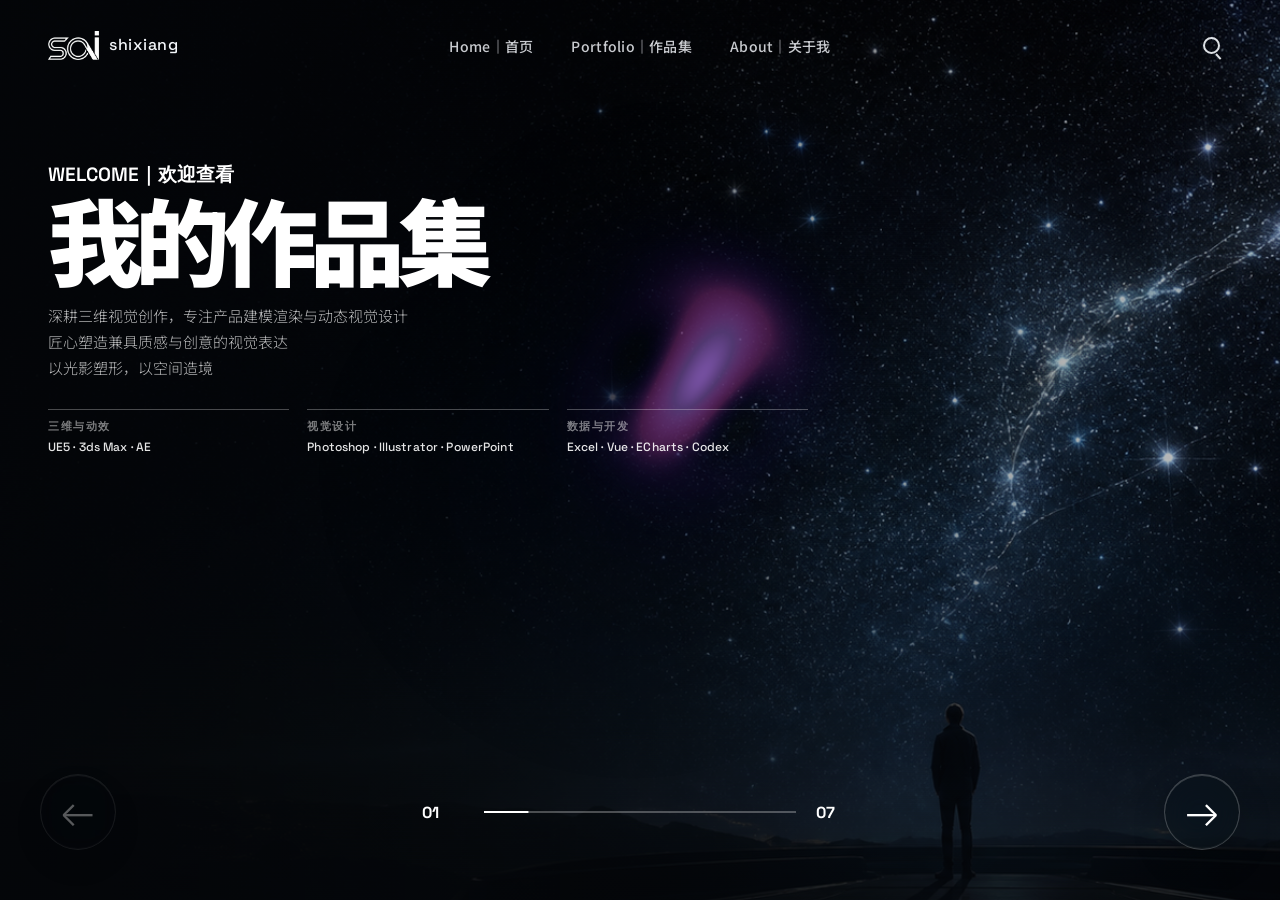
==== commit ffd1045d: "Publish latest portfolio update (Aug 11)" ====
--- a/index.html
+++ b/index.html
@@ -26,6 +26,7 @@
       --accent-2: #78ecff;
       --accent-soft: rgba(114, 183, 255, 0.14);
       --shadow: 0 24px 80px rgba(0, 0, 0, 0.36);
+      --page: calc(100vw - 96px);
       --page: min(1380px, calc(100vw - 96px));
       --header-h: 92px;
       --radius: 4px;
@@ -77,6 +78,10 @@
     .page-loader {
       position: fixed;
       z-index: 10000;
+      top: 0;
+      right: 0;
+      bottom: 0;
+      left: 0;
       inset: 0;
       display: grid;
       place-items: center;
@@ -98,13 +103,15 @@
     }
 
     .page-loader-inner {
+      width: 420px;
+      max-width: calc(100vw - 64px);
       width: min(420px, calc(100vw - 64px));
     }
 
     .page-loader-brand {
       display: flex;
       align-items: center;
-      gap: 10px;
+      gap: 0;
       margin-bottom: 30px;
       font-family: "Space Grotesk", sans-serif;
       font-size: 13px;
@@ -115,6 +122,7 @@
     .page-loader-brand img {
       width: 50px;
       height: auto;
+      margin-right: 10px;
     }
 
     .page-loader-meta {
@@ -144,6 +152,7 @@
     }
 
     body.landing-mode {
+      height: 100vh;
       height: 100svh;
       overflow: hidden;
     }
@@ -257,7 +266,7 @@
       justify-self: start;
       display: inline-flex;
       align-items: center;
-      gap: 10px;
+      gap: 0;
       font-family: "Space Grotesk", sans-serif;
       font-size: 16px;
       font-weight: 500;
@@ -269,6 +278,7 @@
       height: auto;
       display: block;
       flex: 0 0 auto;
+      margin-right: 10px;
     }
 
     .brand-name {
@@ -282,7 +292,11 @@
     .primary-nav {
       display: flex;
       align-items: center;
-      gap: 38px;
+      gap: 0;
+    }
+
+    .primary-nav > * + * {
+      margin-left: 38px;
     }
 
     .primary-nav a {
@@ -321,7 +335,11 @@
       justify-self: end;
       display: flex;
       align-items: center;
-      gap: 8px;
+      gap: 0;
+    }
+
+    .header-actions > * + * {
+      margin-left: 8px;
     }
 
     .icon-button,
@@ -384,6 +402,7 @@
     .hero {
       position: relative;
       min-height: 720px;
+      height: 100vh;
       height: 100svh;
       overflow: hidden;
       color: #fff;
@@ -393,6 +412,10 @@
     .liquid-ether-layer {
       position: absolute;
       z-index: 2;
+      top: 0;
+      right: 0;
+      bottom: 0;
+      left: 0;
       inset: 0;
       overflow: hidden;
       pointer-events: none;
@@ -415,6 +438,10 @@
     .slides,
     .slide {
       position: absolute;
+      top: 0;
+      right: 0;
+      bottom: 0;
+      left: 0;
       inset: 0;
     }
 
@@ -465,6 +492,10 @@
 
     .slide-media {
       position: absolute;
+      top: -3%;
+      right: -3%;
+      bottom: -3%;
+      left: -3%;
       inset: -3%;
       background-image:
         linear-gradient(90deg, rgba(4, 6, 9, .83) 0%, rgba(4, 6, 9, .48) 47%, rgba(4, 6, 9, .22) 100%),
@@ -483,6 +514,10 @@
     .slide-media::before {
       content: "";
       position: absolute;
+      top: 0;
+      right: 0;
+      bottom: 0;
+      left: 0;
       inset: 0;
       opacity: .22;
       background:
@@ -494,6 +529,10 @@
     .intro-starfield {
       position: absolute;
       z-index: 1;
+      top: 0;
+      right: 0;
+      bottom: 0;
+      left: 0;
       inset: 0;
       width: 100%;
       height: 100%;
@@ -544,6 +583,9 @@
       top: -12%;
       bottom: -12%;
       left: 0;
+      width: 22vw;
+      min-width: 150px;
+      max-width: 410px;
       width: clamp(150px, 22vw, 410px);
       opacity: 0;
       pointer-events: none;
@@ -584,6 +626,7 @@
       width: var(--page);
       height: 100%;
       margin: 0 auto;
+      padding-top: 18vh;
       padding-top: max(160px, 18vh);
       display: flex;
       flex-direction: column;
@@ -651,6 +694,7 @@
     .slide-kicker {
       margin: 0 0 6px;
       font-family: "Space Grotesk", sans-serif;
+      font-size: 20px;
       font-size: clamp(16px, 1.5vw, 23px);
       font-weight: 600;
       text-transform: uppercase;
@@ -659,6 +703,7 @@
     .slide-title {
       max-width: 960px;
       margin: 0;
+      font-size: 8vw;
       font-size: clamp(58px, 8vw, 132px);
       font-weight: 900;
       line-height: .92;
@@ -674,12 +719,14 @@
     .slide-title.is-horizontal {
       max-width: none;
       white-space: nowrap;
+      font-size: 7.4vw;
       font-size: clamp(46px, 7.4vw, 118px);
       letter-spacing: -.08em;
     }
 
     .slide-title.office-title {
       max-width: none;
+      font-size: 7.2vw;
       font-size: clamp(56px, 7.2vw, 116px);
       letter-spacing: -.075em;
     }
@@ -705,6 +752,7 @@
     }
 
     .slide-title.office-title.graphic-software-title {
+      font-size: 6.2vw;
       font-size: clamp(48px, 6.2vw, 100px);
     }
 
@@ -723,6 +771,7 @@
       max-width: 650px;
       margin: 28px 0 0;
       color: rgba(255, 255, 255, .73);
+      font-size: 17px;
       font-size: clamp(15px, 1.25vw, 19px);
       font-weight: 300;
       line-height: 1.85;
@@ -731,6 +780,7 @@
     .intro-copy {
       max-width: 760px;
       margin-top: 22px;
+      font-size: 17px;
       font-size: clamp(15px, 1.08vw, 18px);
       line-height: 1.72;
     }
@@ -740,6 +790,8 @@
     }
 
     .intro-tools {
+      width: 760px;
+      max-width: 100%;
       width: min(760px, 100%);
       margin-top: 28px;
       display: grid;
@@ -768,6 +820,7 @@
     .intro-tool-list {
       color: rgba(255, 255, 255, .9);
       font-family: "Space Grotesk", sans-serif;
+      font-size: 14px;
       font-size: clamp(12px, .9vw, 15px);
       font-weight: 500;
       line-height: 1.55;
@@ -868,6 +921,7 @@
       width: calc(100vw - 80px);
       margin: 0 auto;
       display: grid;
+      grid-template-columns: 96px 34vw 96px;
       grid-template-columns: 96px clamp(360px, 34vw, 590px) 96px;
       align-items: center;
       justify-content: space-between;
@@ -1386,6 +1440,7 @@
     #projectDialog {
       inset: 0;
       width: 100vw;
+      height: 100vh;
       height: 100svh;
       margin: 0;
     }
@@ -1414,6 +1469,7 @@
 
     .dialog-hero {
       position: relative;
+      min-height: 100vh;
       min-height: 100svh;
       display: flex;
       align-items: center;
@@ -2290,6 +2346,35 @@
       transform: none;
     }
 
+    .video-compat-notice {
+      position: absolute;
+      z-index: 4;
+      top: 50%;
+      left: 50%;
+      width: calc(100% - 48px);
+      max-width: 520px;
+      padding: 18px 22px;
+      display: none;
+      border: 1px solid rgba(255,255,255,.2);
+      border-radius: 14px;
+      color: rgba(255,255,255,.9);
+      background: rgba(8,10,14,.84);
+      box-shadow: 0 18px 54px rgba(0,0,0,.42);
+      font-size: 14px;
+      line-height: 1.7;
+      text-align: center;
+      transform: translate(-50%, -50%);
+      pointer-events: none;
+    }
+
+    .media-frame.is-video-incompatible .video-compat-notice {
+      display: block;
+    }
+
+    .media-frame.is-video-incompatible .case-media-visual {
+      opacity: .42;
+    }
+
     .media-frame::after {
       content: "";
       position: absolute;
@@ -2445,6 +2530,7 @@
     }
 
     .category-case-body {
+      min-height: 100vh;
       min-height: 100svh;
     }
 
@@ -2998,6 +3084,7 @@
       }
 
       .dialog-hero {
+        min-height: 100vh;
         min-height: 100svh;
         align-items: end;
         padding: 132px 22px 64px;
@@ -3192,6 +3279,61 @@
 
       .search-shell {
         padding: 24px;
+      }
+    }
+
+    /* 兼容不支持 inset 与 aspect-ratio 的旧版浏览器。 */
+    .progress-fill,
+    .project-card-media,
+    .project-card::before,
+    #projectDialog,
+    .dialog-hero::after,
+    .drift-wall__overlay,
+    .effect-lightbox,
+    .case-media-embed,
+    .webpage-preview-open,
+    .webpage-lightbox,
+    .case-media-visual,
+    .media-frame::after,
+    .case-media-description::before,
+    .case-media-name::before,
+    .category-case-hero > .side-rays-container,
+    .mobile-menu {
+      top: 0;
+      right: 0;
+      bottom: 0;
+      left: 0;
+    }
+
+    .drift-wall__inner {
+      top: calc(var(--dw-gap) / 2);
+      right: calc(var(--dw-gap) / 2);
+      bottom: calc(var(--dw-gap) / 2);
+      left: calc(var(--dw-gap) / 2);
+    }
+
+    .specular-button__fx {
+      top: -20px;
+      right: -20px;
+      bottom: -20px;
+      left: -20px;
+    }
+
+    @supports not (aspect-ratio: 16 / 9) {
+      .media-frame.has-video,
+      .media-frame.has-pdf {
+        height: 56.25vw;
+        max-height: 860px;
+      }
+
+      .media-frame.has-webpage.is-wide-dashboard {
+        height: 50vw;
+        max-height: 920px;
+      }
+
+      .media-frame.has-excel {
+        height: 48vw;
+        max-height: 860px;
       }
     }
 
@@ -3258,6 +3400,19 @@
       </div>
     </div>
   </div>
+
+  <script>
+    (function () {
+      window.setTimeout(function () {
+        var loader = document.getElementById("pageLoader");
+        if (!loader || loader.hidden) return;
+        loader.className += " is-complete";
+        window.setTimeout(function () {
+          loader.hidden = true;
+        }, 520);
+      }, 7000);
+    }());
+  </script>
 
   <audio id="backgroundMusic" preload="metadata" autoplay loop aria-hidden="true">
     <source src="https://1411712248.vod-qcloud.com/41be6821vodcq1411712248/5986a6455001834814028598752/HZuVqSjEltQA.mp3" type="audio/mpeg">
@@ -3670,6 +3825,50 @@
 
   <script>
     (() => {
+      if (!Object.fromEntries) {
+        Object.fromEntries = entries => {
+          const result = {};
+          Array.from(entries).forEach(entry => {
+            result[entry[0]] = entry[1];
+          });
+          return result;
+        };
+      }
+
+      if (!Promise.allSettled) {
+        Promise.allSettled = promises => Promise.all(Array.from(promises).map(promise =>
+          Promise.resolve(promise).then(
+            value => ({ status: "fulfilled", value }),
+            reason => ({ status: "rejected", reason })
+          )
+        ));
+      }
+
+      if (!Promise.prototype.finally) {
+        Promise.prototype.finally = function (handler) {
+          const PromiseConstructor = this.constructor;
+          return this.then(
+            value => PromiseConstructor.resolve(handler()).then(() => value),
+            reason => PromiseConstructor.resolve(handler()).then(() => { throw reason; })
+          );
+        };
+      }
+
+      if (!Element.prototype.matches) {
+        Element.prototype.matches = Element.prototype.msMatchesSelector || Element.prototype.webkitMatchesSelector;
+      }
+
+      if (!Element.prototype.closest) {
+        Element.prototype.closest = function (selector) {
+          let element = this;
+          while (element && element.nodeType === 1) {
+            if (element.matches(selector)) return element;
+            element = element.parentElement;
+          }
+          return null;
+        };
+      }
+
       const projectData = {
         "ue-product": {
           type: "PRODUCT INTERACTION · UNREAL ENGINE 5",
@@ -4114,7 +4313,7 @@
 
       function updatePageLoader(value) {
         const progress = Math.max(8, Math.min(100, Math.round(value)));
-        pageLoaderFill?.style.setProperty("transform", `scaleX(${progress / 100})`);
+        if (pageLoaderFill) pageLoaderFill.style.setProperty("transform", `scaleX(${progress / 100})`);
         if (pageLoaderValue) pageLoaderValue.textContent = `${progress}%`;
       }
 
@@ -4138,7 +4337,7 @@
       }
 
       function ensureSlideImage(slide, priority = "auto") {
-        const media = slide?.querySelector(".slide-media[data-image]");
+        const media = slide ? slide.querySelector(".slide-media[data-image]") : null;
         if (!media || media.dataset.imageReady === "true") return Promise.resolve();
         if (slideImagePromises.has(media)) return slideImagePromises.get(media);
 
@@ -4186,8 +4385,13 @@
 
         const criticalTasks = [
           Promise.race([waitForImage("assets/portfolio-hero-stargazer.png", "high"), timeoutAfter(2600)]),
-          Promise.race([document.fonts?.ready || Promise.resolve(), timeoutAfter(1800)]),
-          Promise.race([document.querySelector(".brand-logo")?.decode?.().catch(() => {}) || Promise.resolve(), timeoutAfter(900)])
+          Promise.race([document.fonts && document.fonts.ready ? document.fonts.ready : Promise.resolve(), timeoutAfter(1800)]),
+          Promise.race([(() => {
+            const brandLogo = document.querySelector(".brand-logo");
+            return brandLogo && typeof brandLogo.decode === "function"
+              ? brandLogo.decode().catch(() => {})
+              : Promise.resolve();
+          })(), timeoutAfter(900)])
         ];
 
         let finishedTasks = 0;
@@ -4201,7 +4405,7 @@
         await new Promise(resolve => window.requestAnimationFrame(() => window.requestAnimationFrame(resolve)));
         updatePageLoader(100);
         await timeoutAfter(120);
-        pageLoader?.classList.add("is-complete");
+        if (pageLoader) pageLoader.classList.add("is-complete");
         window.setTimeout(() => {
           if (pageLoader) pageLoader.hidden = true;
         }, 520);
@@ -4285,9 +4489,11 @@
         });
       });
 
-      backgroundMusic?.addEventListener("play", () => {
-        removeBackgroundMusicUnlockListeners();
-      }, { once: true });
+      if (backgroundMusic) {
+        backgroundMusic.addEventListener("play", () => {
+          removeBackgroundMusicUnlockListeners();
+        }, { once: true });
+      }
 
       window.addEventListener("load", () => {
         tryPlayBackgroundMusic();
@@ -4507,10 +4713,11 @@
         const stop = () => {
           running = false;
           window.cancelAnimationFrame(animationFrame);
-          resizeObserver?.disconnect();
+          if (resizeObserver) resizeObserver.disconnect();
           window.removeEventListener("pointermove", onPointerMove);
-          if (canvas?.parentNode === fx) fx.removeChild(canvas);
-          gl?.getExtension("WEBGL_lose_context")?.loseContext();
+          if (canvas && canvas.parentNode === fx) fx.removeChild(canvas);
+          const loseContext = gl ? gl.getExtension("WEBGL_lose_context") : null;
+          if (loseContext) loseContext.loseContext();
           canvas = null;
           gl = null;
           program = null;
@@ -4556,9 +4763,9 @@
             const nearViewport = rect.width > 0 && rect.height > 0 && rect.bottom >= -300 && rect.top <= window.innerHeight + 300;
             const activePortfolioButton = body.classList.contains("portfolio-mode") && nearViewport && !slide;
             if (activeLandingButton || activePortfolioButton) {
-              button.specularController?.start();
+              if (button.specularController) button.specularController.start();
             } else {
-              button.specularController?.stop();
+              if (button.specularController) button.specularController.stop();
             }
           });
         });
@@ -4645,7 +4852,7 @@
         const incomingSlide = slides[nextSlide];
         const movingForward = nextSlide > previousSlideIndex;
 
-        const incomingMedia = incomingSlide?.querySelector(".slide-media[data-image]");
+        const incomingMedia = incomingSlide ? incomingSlide.querySelector(".slide-media[data-image]") : null;
         if (incomingMedia && incomingMedia.dataset.imageReady !== "true") {
           slideTransitioning = true;
           ensureSlideImage(incomingSlide, "high").finally(() => {
@@ -4745,7 +4952,7 @@
           ...document.querySelectorAll(".discipline, .about")
         ];
         const targetElement = document.querySelector(targetSelector);
-        const currentSection = targetElement?.matches(".discipline, .about")
+        const currentSection = targetElement && targetElement.matches(".discipline, .about")
           ? targetElement
           : null;
         const showAllSections = targetSelector === "#work" || !currentSection;
@@ -4759,14 +4966,17 @@
         filterableSections.forEach(section => {
           section.classList.toggle("portfolio-current", section === currentSection);
         });
-        syncSideRays(currentSection?.id || "");
+        syncSideRays(currentSection ? currentSection.id : "");
         closeMenu();
         updateHeaderState();
         window.requestAnimationFrame(() => {
-          (showAllSections ? document.querySelector("#work") : currentSection)?.scrollIntoView({
-            behavior: "auto",
-            block: "start"
-          });
+          const scrollTarget = showAllSections ? document.querySelector("#work") : currentSection;
+          if (scrollTarget) {
+            scrollTarget.scrollIntoView({
+              behavior: "auto",
+              block: "start"
+            });
+          }
         });
       }
 
@@ -4883,7 +5093,7 @@
         window.setTimeout(() => {
           if (!lightbox.classList.contains("is-open")) {
             lightbox.hidden = true;
-            webpageRestoreFocus?.focus({ preventScroll: true });
+            if (webpageRestoreFocus) webpageRestoreFocus.focus({ preventScroll: true });
           }
         }, reduceMotion ? 0 : 340);
       }
@@ -5001,6 +5211,7 @@
           visual.controls = true;
           visual.playsInline = true;
           visual.preload = "metadata";
+          if (normalized.poster) visual.poster = normalized.poster;
           visual.dataset.audioPolicy = playsOriginalAudio ? "foreground" : "background-only";
           if (!playsOriginalAudio) {
             const enforceMutedPlayback = () => {
@@ -5015,17 +5226,46 @@
           }
           visual.setAttribute("controlsList", "nodownload");
           visual.setAttribute("aria-label", normalized.name);
+          const compatibilityNotice = document.createElement("div");
+          compatibilityNotice.className = "video-compat-notice";
+          compatibilityNotice.textContent = "当前设备暂不支持此视频格式，请使用支持 HEVC 的浏览器或设备观看。";
+          const hevcSource = /(?:Cuqod7WYoboA|ZjWXBxsdOAMA|ZBdOxTylCL8A|wBJckpaJnk0A|yF5Do3u7MrcA|oSDtBxXuF7oA)\.mp4(?:$|\?)/i.test(normalized.src);
+          const hevcCapability = visual.canPlayType('video/mp4; codecs="hvc1"') || visual.canPlayType('video/mp4; codecs="hev1"');
+          const markVideoIncompatible = () => {
+            frame.classList.add("is-video-incompatible");
+          };
+          if (hevcSource && !hevcCapability) markVideoIncompatible();
+          visual.addEventListener("error", markVideoIncompatible);
           const syncVideoRatio = () => {
             if (visual.videoWidth > 0 && visual.videoHeight > 0) {
               frame.style.setProperty("--video-ratio", `${visual.videoWidth} / ${visual.videoHeight}`);
             }
           };
-          visual.addEventListener("loadedmetadata", syncVideoRatio);
+          let firstFramePrimed = false;
+          const primeFirstFrame = () => {
+            if (firstFramePrimed || !Number.isFinite(visual.duration) || visual.duration <= 0) return;
+            firstFramePrimed = true;
+            try {
+              visual.currentTime = Math.min(.04, visual.duration / 1000);
+            } catch (error) {
+              firstFramePrimed = false;
+            }
+          };
+          visual.addEventListener("loadedmetadata", () => {
+            syncVideoRatio();
+            primeFirstFrame();
+          });
           visual.addEventListener("loadeddata", () => {
             syncVideoRatio();
+            visual.pause();
             frame.classList.add("is-first-frame-ready");
+            frame.classList.remove("is-video-incompatible");
           }, { once: true });
-          if (visual.readyState >= HTMLMediaElement.HAVE_METADATA) syncVideoRatio();
+          if (visual.readyState >= HTMLMediaElement.HAVE_METADATA) {
+            syncVideoRatio();
+            primeFirstFrame();
+          }
+          frame.append(compatibilityNotice);
         } else if (normalized.type === "webpage") {
           visual.title = normalized.modalTitle || normalized.name;
           visual.loading = "lazy";
@@ -5175,7 +5415,7 @@
               const image = lightbox.querySelector("img");
               image.removeAttribute("src");
               image.alt = "";
-              restoreFocus?.focus({ preventScroll: true });
+              if (restoreFocus) restoreFocus.focus({ preventScroll: true });
             }
           }, reduceMotion ? 0 : 380);
         };
@@ -5426,7 +5666,7 @@
             lightbox.hidden = true;
             image.removeAttribute("src");
             image.alt = "";
-            lightbox.restoreFocus?.focus({ preventScroll: true });
+            if (lightbox.restoreFocus) lightbox.restoreFocus.focus({ preventScroll: true });
           }, reduceMotion ? 0 : 380);
         };
 
@@ -5755,7 +5995,7 @@
         });
 
         const resizeObserver = "ResizeObserver" in window ? new ResizeObserver(resize) : null;
-        resizeObserver?.observe(gallery);
+        if (resizeObserver) resizeObserver.observe(gallery);
         resize();
         window.requestAnimationFrame(draw);
         return card;
@@ -5794,7 +6034,7 @@
             lightbox.hidden = true;
             image.removeAttribute("src");
             image.alt = "";
-            lightbox.restoreFocus?.focus({ preventScroll: true });
+            if (lightbox.restoreFocus) lightbox.restoreFocus.focus({ preventScroll: true });
           }, reduceMotion ? 0 : 380);
         };
 
@@ -5863,9 +6103,9 @@
 
         const setActiveTile = tile => {
           if (activeTile === tile) return;
-          activeTile?.classList.remove("is-active");
+          if (activeTile) activeTile.classList.remove("is-active");
           activeTile = tile || null;
-          activeTile?.classList.add("is-active");
+          if (activeTile) activeTile.classList.add("is-active");
           hoveredColumn = activeTile ? Number(activeTile.dataset.column) : -1;
         };
 
@@ -5951,7 +6191,8 @@
             pointerTargetX = normalizedX * maxTilt;
             pointerTargetY = -normalizedY * maxTilt;
           }
-          const tile = document.elementFromPoint(event.clientX, event.clientY)?.closest(".drift-wall__tile");
+          const pointElement = document.elementFromPoint(event.clientX, event.clientY);
+          const tile = pointElement ? pointElement.closest(".drift-wall__tile") : null;
           setActiveTile(tile && wall.contains(tile) ? tile : null);
         });
 
@@ -5963,7 +6204,7 @@
         });
 
         const resizeObserver = "ResizeObserver" in window ? new ResizeObserver(updateMetrics) : null;
-        resizeObserver?.observe(wall);
+        if (resizeObserver) resizeObserver.observe(wall);
         updateMetrics();
 
         let lastFrame = performance.now();
@@ -6183,9 +6424,10 @@
           if (!running) return;
           running = false;
           window.cancelAnimationFrame(animationFrame);
-          resizeObserver?.disconnect();
-          if (canvas?.parentNode === container) container.removeChild(canvas);
-          gl?.getExtension("WEBGL_lose_context")?.loseContext();
+          if (resizeObserver) resizeObserver.disconnect();
+          if (canvas && canvas.parentNode === container) container.removeChild(canvas);
+          const loseContext = gl ? gl.getExtension("WEBGL_lose_context") : null;
+          if (loseContext) loseContext.loseContext();
           canvas = null;
           gl = null;
           program = null;
@@ -6312,7 +6554,8 @@
       }
 
       function ensureCategoryPagesForTarget(targetSelector) {
-        document.querySelector(".statement")?.remove();
+        const statement = document.querySelector(".statement");
+        if (statement) statement.remove();
         if (targetSelector === "#work") {
           Object.keys(categoryData).forEach(renderCategoryPage);
           return;
@@ -6355,10 +6598,13 @@
             if (!categoryId) return;
             enterPortfolio(`#${categoryId}`);
             window.requestAnimationFrame(() => {
-              document.querySelector(`[data-media-project="${id}"]`)?.scrollIntoView({
-                behavior: reduceMotion ? "auto" : "smooth",
-                block: "center"
-              });
+              const projectTarget = document.querySelector(`[data-media-project="${id}"]`);
+              if (projectTarget) {
+                projectTarget.scrollIntoView({
+                  behavior: reduceMotion ? "auto" : "smooth",
+                  block: "center"
+                });
+              }
             });
           });
           item.append(button);
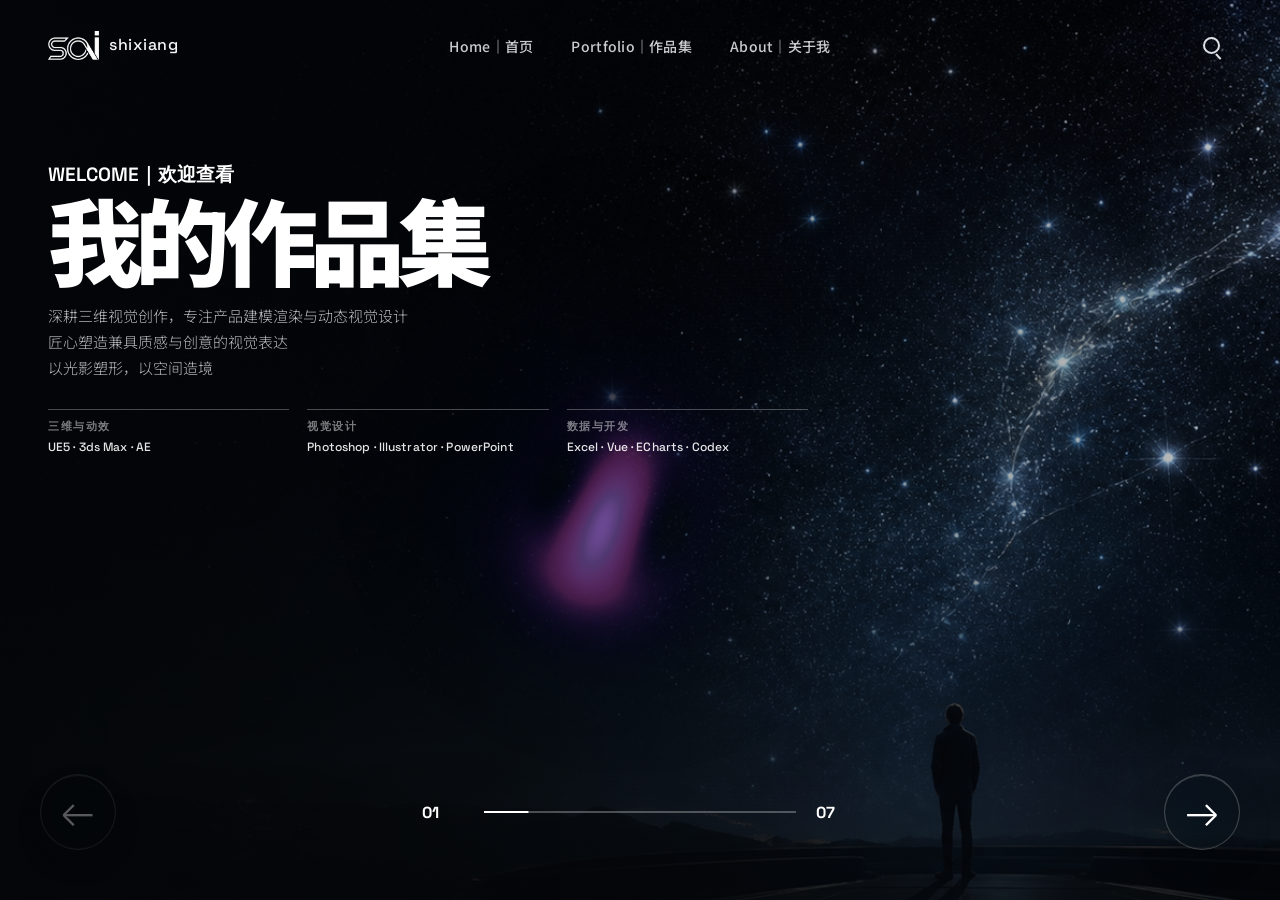
==== commit 7bcd400d: "Update portfolio video playback URLs (Aug 12)" ====
--- a/index.html
+++ b/index.html
@@ -3898,7 +3898,7 @@
             {
               name: "UE5+3Dmax",
               type: "video",
-              src: "https://1411712248.vod-qcloud.com/41be6821vodcq1411712248/d59825525001834814118027116/Cuqod7WYoboA.mp4",
+              src: "https://1411712248.vod-qcloud.com/18a855c9vodtranscq1411712248/d59825525001834814118027116/v.f100040.mp4",
               description: "支持车库样式、色彩与外立面方案的交互选型，并通过 360° 环绕展示直观呈现整体效果。"
             }
           ]
@@ -3913,7 +3913,7 @@
             {
               name: "UE5+3Dmax",
               type: "video",
-              src: "https://1411712248.vod-qcloud.com/41be6821vodcq1411712248/402258605001834814109494932/ZBdOxTylCL8A.mp4",
+              src: "https://1411712248.vod-qcloud.com/18a855c9vodtranscq1411712248/402258605001834814109494932/v.f100040.mp4",
               description: "将人物融入虚拟场景，实现沉浸式产品展示与讲解。"
             }
           ]
@@ -3931,7 +3931,7 @@
               type: "video",
               orientation: "landscape",
               ratio: "16 / 9",
-              src: "https://1411712248.vod-qcloud.com/41be6821vodcq1411712248/3e1db47b5001834814116148960/ZjWXBxsdOAMA.mp4",
+              src: "https://1411712248.vod-qcloud.com/18a855c9vodtranscq1411712248/3e1db47b5001834814116148960/v.f100040.mp4",
               description: "通过手机将设备实时叠加至真实场景，支持外立面方案选型，快速预览设备建成后的整体效果。"
             },
             {
@@ -3939,7 +3939,7 @@
               orientation: "portrait",
               ratio: "9 / 16",
               showOverlay: false,
-              src: "https://1411712248.vod-qcloud.com/41be6821vodcq1411712248/4022cf625001834814109495429/wBJckpaJnk0A.mp4"
+              src: "https://1411712248.vod-qcloud.com/18a855c9vodtranscq1411712248/4022cf625001834814109495429/v.f100040.mp4"
             }
           ]
         },
@@ -3953,7 +3953,7 @@
             {
               name: "UE+3Dmax",
               type: "video",
-              src: "https://1411712248.vod-qcloud.com/41be6821vodcq1411712248/f1677a4a5001834813607824979/oSDtBxXuF7oA.mp4",
+              src: "https://1411712248.vod-qcloud.com/18a855c9vodtranscq1411712248/f1677a4a5001834813607824979/v.f100040.mp4",
               description: "通过产品生长动画与外立面展示，直观呈现设备从构建到成型的整体效果。"
             }
           ]
@@ -3983,7 +3983,7 @@
             {
               name: "UE5+3Dmax",
               type: "video",
-              src: "https://1411712248.vod-qcloud.com/41be6821vodcq1411712248/d59825525001834814118027116/Cuqod7WYoboA.mp4",
+              src: "https://1411712248.vod-qcloud.com/18a855c9vodtranscq1411712248/69ea353f5001834814113958049/v.f100040.mp4",
               description: "车库整体及多种外立面方案动画展示，直观呈现不同设计风格下的建成效果。"
             }
           ]
@@ -4055,7 +4055,7 @@
               name: "one",
               type: "video",
               playsAudio: true,
-              src: "https://1411712248.vod-qcloud.com/41be6821vodcq1411712248/ea35868a5001834813923435989/yF5Do3u7MrcA.mp4",
+              src: "https://1411712248.vod-qcloud.com/18a855c9vodtranscq1411712248/ea35868a5001834813923435989/v.f100040.mp4",
               description: "企业高层真人出镜 MV 制作，用于年会现场播放，展现团队风采与企业活力"
             }
           ]
